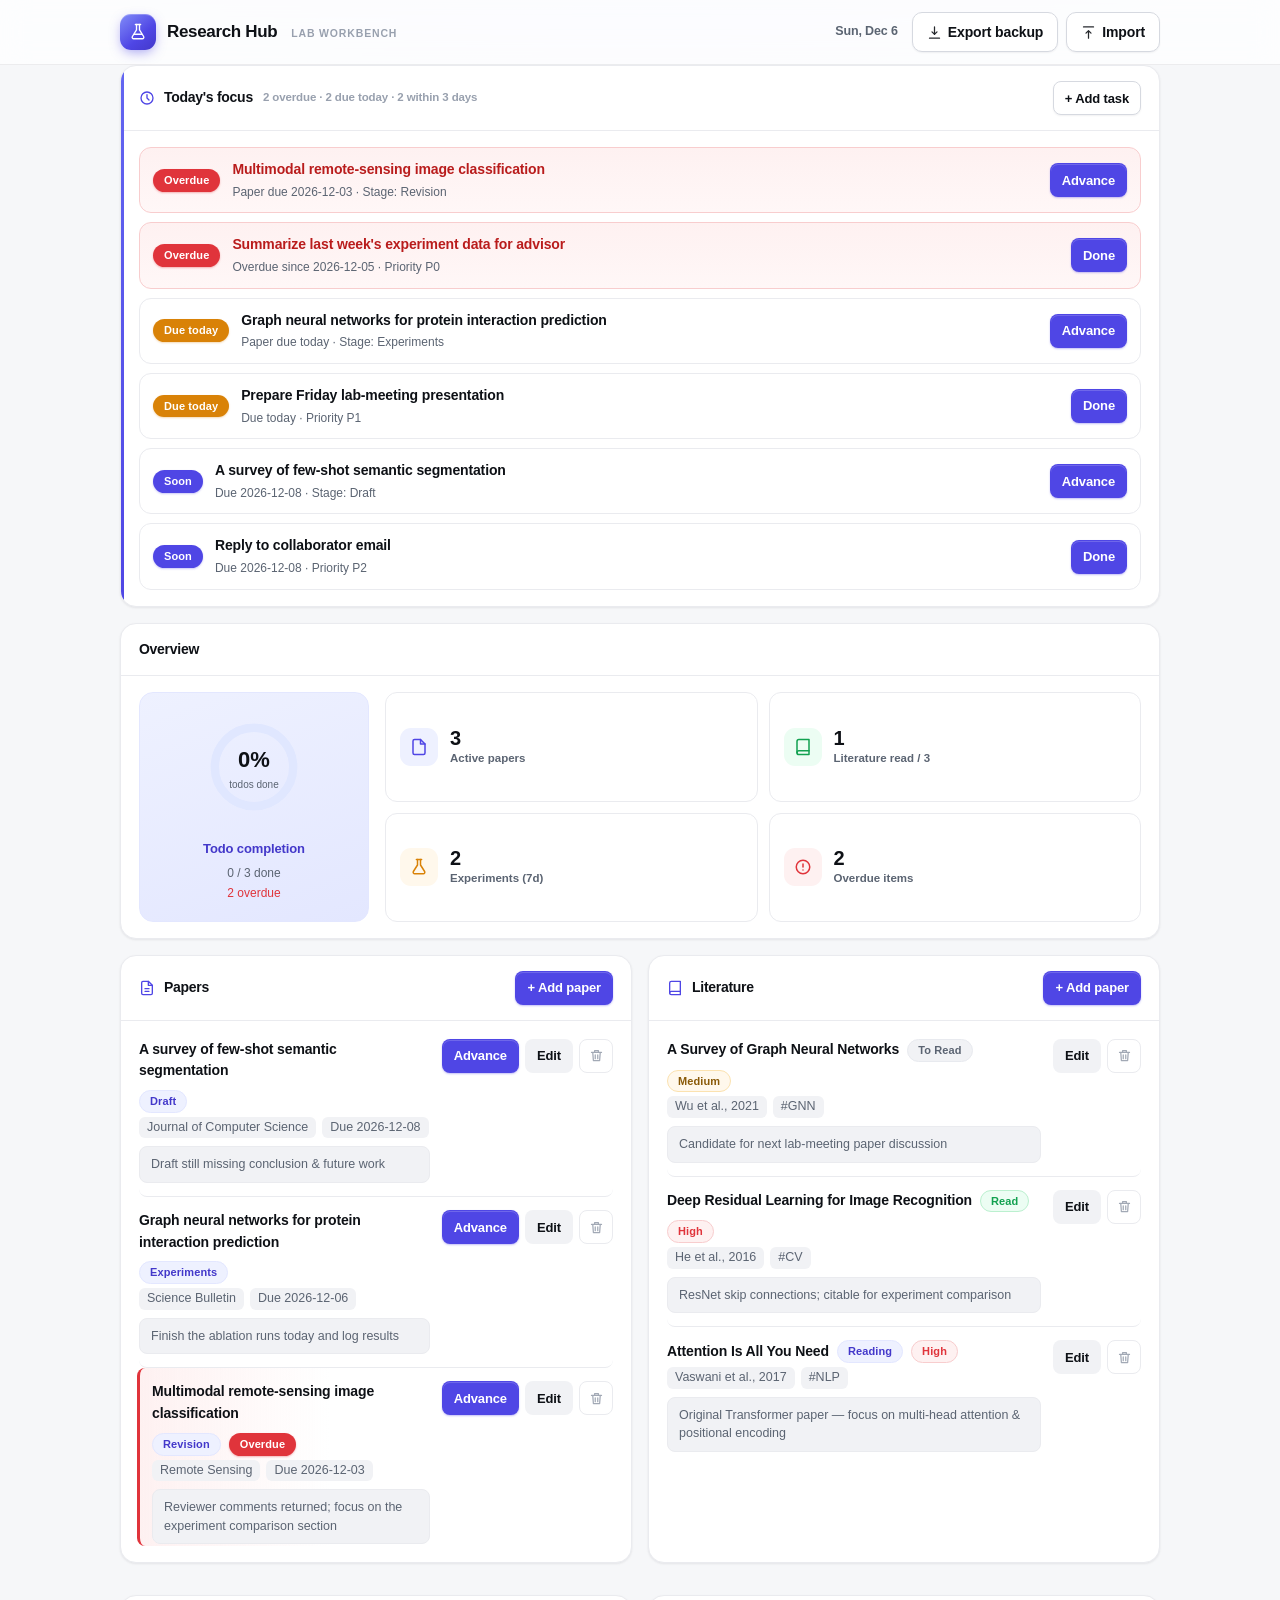
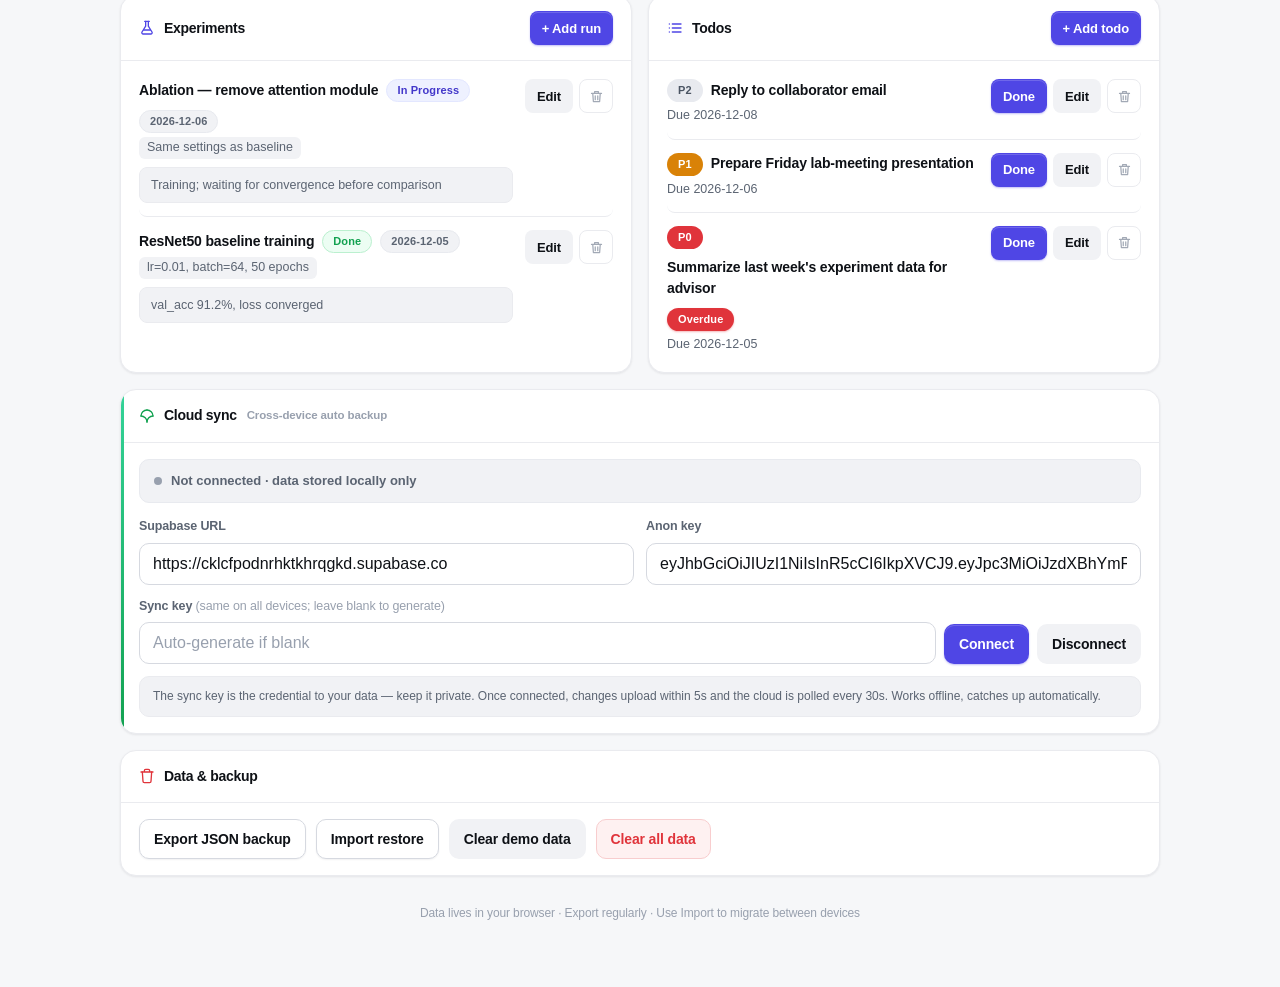
==== index.html @ c4b33254 "site: Economics Desk web deploy (static)" ====
<!DOCTYPE html>
<html lang="en">
<head>
<meta charset="UTF-8">
<meta name="viewport" content="width=device-width, initial-scale=1, viewport-fit=cover">
<meta name="theme-color" content="#4F46E5">
<title>Research Hub · Lab Workbench</title>
<style>
*{margin:0;padding:0;box-sizing:border-box;-webkit-tap-highlight-color:transparent}
:root{
  --bg:#F6F7F9;--bg-2:#EEF0F4;--surface:#FFFFFF;
  --border:#EAEBEF;--border-strong:#D6D9E0;--ring:#E4E6EC;
  --text:#0E1116;--muted:#5B6472;--faint:#98A0AE;
  --primary:#4F46E5;--primary-strong:#4338CA;--primary-2:#6366F1;--primary-bg:#EEF1FF;--primary-bg2:#E3E7FF;
  --green:#12A150;--green-bg:#ECFDF3;--green-bd:#BBF0CF;
  --red:#E0343B;--red-bg:#FEF1F1;--red-bd:#F8CDCE;
  --amber:#D98207;--amber-bg:#FFF8EC;--amber-bd:#FBE2B0;--amber-tx:#8A5A08;
  --gray-bg:#F1F2F5;--gray-bg2:#E8EAEF;
  --radius:16px;--radius-sm:10px;--radius-xs:8px;
  --shadow-sm:0 1px 2px rgba(16,20,30,.06);
  --shadow:0 1px 3px rgba(16,20,30,.05),0 1px 2px rgba(16,20,30,.03);
  --shadow-md:0 4px 16px -4px rgba(16,20,30,.10),0 2px 6px -2px rgba(16,20,30,.06);
  --shadow-lg:0 20px 48px -12px rgba(16,20,30,.24);
  --font:-apple-system,BlinkMacSystemFont,"Segoe UI",Roboto,"Helvetica Neue",Arial,sans-serif;
}
html{scroll-behavior:smooth;-webkit-text-size-adjust:100%}
body{font-family:var(--font);background:var(--bg);color:var(--text);font-size:14.5px;line-height:1.55;
  padding-bottom:calc(env(safe-area-inset-bottom) + 32px);
  -webkit-font-smoothing:antialiased;-moz-osx-font-smoothing:grayscale;
  background-image:radial-gradient(1100px 460px at 50% -220px,rgba(99,102,241,.10),transparent 70%)}
.wrap{max-width:1080px;margin:0 auto;padding:0 20px}

/* Header — sticky glass */
header{background:rgba(255,255,255,.72);backdrop-filter:saturate(180%) blur(14px);-webkit-backdrop-filter:saturate(180%) blur(14px);
  border-bottom:1px solid rgba(16,20,30,.07);position:sticky;top:0;z-index:20}
.hd{max-width:1080px;margin:0 auto;padding:12px 20px calc(12px + env(safe-area-inset-top,0));display:flex;align-items:center;gap:14px;flex-wrap:wrap}
.logo{display:flex;align-items:center;gap:11px;font-size:17px;font-weight:650;letter-spacing:-.02em;white-space:nowrap}
.logo .logo-badge{width:36px;height:36px;border-radius:11px;background:linear-gradient(140deg,#818CF8,#4F46E5 60%,#4338CA);color:#fff;display:flex;align-items:center;justify-content:center;flex:none;box-shadow:0 4px 12px -2px rgba(79,70,229,.5),inset 0 1px 0 rgba(255,255,255,.25)}
.logo .sub{font-size:10.5px;font-weight:600;color:var(--faint);letter-spacing:.08em;text-transform:uppercase;margin-left:3px;padding-top:2px}
.hd .date{color:var(--muted);font-size:12.5px;margin-left:auto;font-weight:550;letter-spacing:-.01em}
.hd-actions{display:flex;gap:8px;flex-wrap:wrap}

/* Buttons */
.btn{display:inline-flex;align-items:center;justify-content:center;gap:6px;border:1px solid transparent;border-radius:var(--radius-sm);
  cursor:pointer;font-family:var(--font);font-size:14px;font-weight:550;letter-spacing:-.01em;min-height:40px;padding:0 14px;
  transition:background .14s ease,border-color .14s ease,box-shadow .14s ease,transform .06s ease,color .14s ease;
  text-decoration:none;white-space:nowrap}
.btn:focus-visible{outline:none;box-shadow:0 0 0 3px rgba(79,70,229,.28)}
.btn:active{transform:translateY(1px)}
.btn svg{opacity:.9}
.btn-primary{background:var(--primary);color:#fff;box-shadow:0 1px 2px rgba(79,70,229,.35),inset 0 1px 0 rgba(255,255,255,.18)}
.btn-primary:hover{background:var(--primary-strong);box-shadow:0 4px 12px -2px rgba(79,70,229,.45)}
.btn-secondary{background:var(--surface);color:var(--text);border-color:var(--border-strong);box-shadow:var(--shadow-sm)}
.btn-secondary:hover{background:#FBFBFD;border-color:#C3C7D2}
.btn-ghost{background:var(--gray-bg);color:var(--text)}
.btn-ghost:hover{background:var(--gray-bg2)}
.btn-danger{background:var(--red-bg);color:var(--red);border-color:var(--red-bd)}
.btn-danger:hover{background:#FCE3E3}
.btn-sm{min-height:34px;padding:0 11px;font-size:13px;border-radius:var(--radius-xs)}
.btn-icon{min-width:34px;min-height:34px;padding:0 8px;background:var(--surface);border:1px solid var(--border);color:var(--faint);border-radius:var(--radius-xs)}
.btn-icon:hover{background:var(--gray-bg);color:var(--text);border-color:var(--border-strong)}
.btn-icon.del:hover{background:var(--red-bg);color:var(--red);border-color:var(--red-bd)}

main{padding-top:22px}

/* Cards */
.card{background:var(--surface);border:1px solid var(--border);border-radius:var(--radius);box-shadow:var(--shadow);margin-bottom:16px;overflow:hidden;transition:box-shadow .18s ease,border-color .18s ease}
.card:hover{box-shadow:var(--shadow-md)}
.card-head{display:flex;align-items:center;gap:10px;padding:15px 18px;border-bottom:1px solid var(--border)}
.card-head h2{font-size:14px;font-weight:650;letter-spacing:-.02em;display:flex;align-items:center;gap:9px;color:var(--text)}
.card-head h2 svg{flex:none}
.card-head .hint{color:var(--faint);font-size:11.5px;font-weight:550;letter-spacing:-.01em}
.card-head .sp{flex:1}
.card-body{padding:16px 18px}
.tip-bar{display:none;background:linear-gradient(180deg,var(--amber-bg),#FFFDF7);border:1px solid var(--amber-bd);border-radius:var(--radius-sm);padding:11px 14px;font-size:13px;margin-bottom:16px;align-items:center;gap:10px;color:var(--amber-tx);box-shadow:var(--shadow-sm)}
.tip-bar svg{flex:none;color:var(--amber)}
.tip-bar .sp{flex:1}

/* Today focus */
.focus-card{position:relative}
.focus-card::before{content:"";position:absolute;left:0;top:0;bottom:0;width:3px;background:linear-gradient(var(--primary-2),var(--primary));z-index:1}
.focus-item{display:flex;align-items:center;gap:12px;padding:11px 13px;border:1px solid var(--border);border-radius:12px;margin-bottom:9px;background:var(--surface);transition:border-color .14s ease,box-shadow .14s ease,transform .1s ease}
.focus-item:last-child{margin-bottom:0}
.focus-item:hover{border-color:var(--border-strong);box-shadow:var(--shadow-sm)}
.focus-item.overdue{border-color:var(--red-bd);background:linear-gradient(180deg,var(--red-bg),#FFF7F7)}
.focus-item .txt{flex:1;min-width:0}
.focus-item .txt .t{font-weight:600;font-size:14px;word-break:break-word;letter-spacing:-.01em}
.focus-item .txt .s{font-size:12px;color:var(--muted);margin-top:2px}
.focus-item.overdue .t{color:#B91C1C}

/* Tags / pills */
.tag{display:inline-flex;align-items:center;font-size:11px;font-weight:650;border-radius:999px;padding:3px 10px;white-space:nowrap;flex:none;letter-spacing:.01em;line-height:1.35;border:1px solid transparent}
.tag-od{background:var(--red);color:#fff;box-shadow:0 1px 2px rgba(224,52,59,.35)}
.tag-due{background:var(--amber);color:#fff;box-shadow:0 1px 2px rgba(217,130,7,.3)}
.tag-soon{background:var(--primary);color:#fff;box-shadow:0 1px 2px rgba(79,70,229,.3)}
.tag-p0{background:var(--red);color:#fff}.tag-p1{background:var(--amber);color:#fff}.tag-p2{background:var(--gray-bg2);color:#4B5563}
.tag-st{background:var(--primary-bg);color:var(--primary-strong);border-color:var(--primary-bg2)}
.tag-ok{background:var(--green-bg);color:var(--green);border-color:var(--green-bd)}
.tag-hi{background:var(--red-bg);color:var(--red);border-color:var(--red-bd)}
.tag-md{background:var(--amber-bg);color:var(--amber-tx);border-color:var(--amber-bd)}
.tag-lo{background:var(--gray-bg);color:var(--muted);border-color:var(--gray-bg2)}
.tag-ghost{background:var(--gray-bg);color:var(--muted);border-color:var(--gray-bg2)}

/* Overview */
.ov-grid{display:grid;grid-template-columns:230px 1fr;gap:16px}
.ov-ring{display:flex;align-items:center;gap:16px;background:linear-gradient(160deg,var(--primary-bg),var(--primary-bg2));border:1px solid var(--primary-bg2);border-radius:14px;padding:18px;flex-direction:column;justify-content:center}
.ov-ring .cap{font-size:13px;color:var(--primary-strong);font-weight:650;letter-spacing:-.01em}
.ov-cards{display:grid;grid-template-columns:repeat(2,1fr);gap:11px}
.ov-card{background:var(--surface);border:1px solid var(--border);border-radius:12px;padding:13px 14px;display:flex;align-items:center;gap:12px;transition:border-color .14s ease,box-shadow .14s ease,transform .1s ease}
.ov-card:hover{border-color:var(--border-strong);box-shadow:var(--shadow-sm);transform:translateY(-1px)}
.ov-card .ic{width:38px;height:38px;border-radius:11px;display:flex;align-items:center;justify-content:center;flex:none}
.ov-card .n{font-size:20px;font-weight:700;line-height:1.1;letter-spacing:-.03em}
.ov-card .l{font-size:11.5px;color:var(--muted);font-weight:550;margin-top:1px}

/* Grid */
.grid2{display:grid;grid-template-columns:1fr 1fr;gap:16px}

/* Items */
.item{display:flex;gap:12px;align-items:flex-start;padding:13px 0;border-bottom:1px solid var(--border);border-radius:8px;transition:background .12s ease}
.item:first-child{padding-top:2px}
.item:last-child{border-bottom:none;padding-bottom:2px}
.item .body{flex:1;min-width:0}
.item .row1{display:flex;align-items:center;gap:8px;flex-wrap:wrap}
.item .title{font-weight:600;font-size:14px;letter-spacing:-.01em;word-break:break-word}
.item .meta{font-size:12.5px;color:var(--muted);margin-top:4px;display:flex;gap:6px;flex-wrap:wrap}
.item .meta span{background:var(--gray-bg);border-radius:6px;padding:1px 8px}
.item .note{font-size:12.5px;color:var(--muted);background:var(--gray-bg);border:1px solid var(--border);border-radius:var(--radius-xs);padding:8px 11px;margin-top:8px;word-break:break-word;line-height:1.5}
.item .ops{display:flex;gap:6px;flex:none}
.item.done .title{text-decoration:line-through;color:var(--faint)}
.item.od{border-left:3px solid var(--red);padding-left:12px;margin-left:-2px;background:linear-gradient(90deg,var(--red-bg),transparent 40%)}
.empty{text-align:center;color:var(--faint);padding:34px 12px;font-size:13.5px;line-height:1.5}
.empty svg{display:block;margin:0 auto 12px;opacity:.5;color:var(--primary-2)}

/* Forms */
input,select,textarea{font-family:var(--font);font-size:16px;color:var(--text);background:var(--surface);border:1px solid var(--border-strong);border-radius:var(--radius-sm);padding:11px 13px;width:100%;outline:none;transition:border-color .14s ease,box-shadow .14s ease}
input::placeholder,textarea::placeholder{color:var(--faint)}
input:hover,select:hover,textarea:hover{border-color:#C3C7D2}
input:focus,select:focus,textarea:focus{border-color:var(--primary);box-shadow:0 0 0 3px rgba(79,70,229,.15)}
textarea{min-height:74px;resize:vertical;line-height:1.5}
.frm-grid{display:grid;grid-template-columns:1fr 1fr;gap:13px}
.fld{display:flex;flex-direction:column;gap:6px}
.fld.full{grid-column:1/-1}
.fld label{font-size:12.5px;color:var(--muted);font-weight:600;letter-spacing:-.01em}

/* Modal */
.mask{position:fixed;inset:0;background:rgba(16,20,30,.42);backdrop-filter:blur(3px);-webkit-backdrop-filter:blur(3px);display:none;align-items:flex-end;justify-content:center;z-index:100}
.mask.on{display:flex;animation:fade .18s ease}
@keyframes fade{from{opacity:0}to{opacity:1}}
.modal{background:var(--surface);width:100%;max-width:540px;border-radius:20px 20px 0 0;max-height:90vh;overflow:auto;padding:22px 20px calc(env(safe-area-inset-bottom) + 20px);box-shadow:var(--shadow-lg);animation:slideup .24s cubic-bezier(.22,1,.36,1)}
@keyframes slideup{from{transform:translateY(24px)}to{transform:translateY(0)}}
.modal h3{font-size:16.5px;font-weight:650;margin-bottom:16px;display:flex;align-items:center;gap:9px;letter-spacing:-.02em}
.modal-ft{display:flex;gap:10px;margin-top:18px}
.modal-ft .btn{flex:1;min-height:44px}
@media(min-width:640px){.mask{align-items:center;padding:20px}.modal{border-radius:20px;animation:pop .2s cubic-bezier(.22,1,.36,1)}@keyframes pop{from{transform:scale(.97);opacity:.6}to{transform:scale(1);opacity:1}}}

/* Toast */
#toast{position:fixed;left:50%;bottom:calc(env(safe-area-inset-bottom) + 30px);transform:translateX(-50%) translateY(20px);
  background:#151A22;color:#fff;padding:11px 20px;border-radius:12px;font-size:13.5px;font-weight:500;opacity:0;pointer-events:none;
  transition:opacity .25s ease,transform .25s ease;z-index:200;white-space:nowrap;box-shadow:0 10px 30px -6px rgba(16,20,30,.4),inset 0 1px 0 rgba(255,255,255,.08)}
#toast.on{opacity:1;transform:translateX(-50%) translateY(0)}
footer{text-align:center;color:var(--faint);font-size:12px;padding:12px 16px 32px;letter-spacing:-.01em}

/* Sync */
.sync-card{position:relative}
.sync-card::before{content:"";position:absolute;left:0;top:0;bottom:0;width:3px;background:linear-gradient(#34D399,var(--green));z-index:1}
.sync-status{display:flex;align-items:center;gap:9px;font-size:13px;padding:11px 14px;border-radius:var(--radius-sm);margin-bottom:14px;flex-wrap:wrap;font-weight:550;border:1px solid transparent}
.sync-status .dot{width:8px;height:8px;border-radius:50%;flex:none;position:relative}
.sync-off{background:var(--gray-bg);color:var(--muted);border-color:var(--gray-bg2)}
.sync-off .dot{background:var(--faint)}
.sync-on{background:var(--green-bg);color:var(--green);border-color:var(--green-bd)}
.sync-on .dot{background:var(--green);box-shadow:0 0 0 3px rgba(18,161,80,.18)}
.sync-err{background:var(--red-bg);color:var(--red);border-color:var(--red-bd)}
.sync-err .dot{background:var(--red);box-shadow:0 0 0 3px rgba(224,52,59,.18)}
.sync-form{display:grid;grid-template-columns:1fr 1fr;gap:12px}
.sync-key-box{display:flex;gap:8px;align-items:flex-end}
.sync-key-box input{flex:1;min-width:0}
.sync-note{font-size:12px;color:var(--muted);margin-top:12px;background:var(--gray-bg);border:1px solid var(--border);border-radius:var(--radius-sm);padding:10px 13px;line-height:1.55}

@media(max-width:767px){
  .wrap{padding:0 16px}
  .grid2{grid-template-columns:1fr}
  .ov-grid{grid-template-columns:1fr}
  .ov-cards{grid-template-columns:repeat(2,1fr)}
  .frm-grid{grid-template-columns:1fr}
  .sync-form{grid-template-columns:1fr}
  .hd .date{display:none}
  .card-body{padding:14px 15px}
  .card-head{padding:14px 15px}
  .btn{padding:0 12px}
}
@media(max-width:380px){.ov-cards{grid-template-columns:1fr}.sync-key-box{flex-wrap:wrap}.sync-key-box input{width:100%}}
</style>
</head>
<body>

<header>
  <div class="hd">
    <div class="logo">
      <span class="logo-badge"><svg viewBox="0 0 24 24" width="18" height="18" fill="none" stroke="#fff" stroke-width="1.8" stroke-linecap="round" stroke-linejoin="round"><path d="M10 2v7.3L4.5 18a2 2 0 002 3h11a2 2 0 002-3L14 9.3V2"/><path d="M8.5 2h7"/><path d="M7 15h10"/></svg></span>
      <span>Research Hub</span>
      <span class="sub">Lab Workbench</span>
    </div>
    <span class="date" id="todayLabel"></span>
    <div class="hd-actions">
      <button class="btn btn-secondary" onclick="exportJSON()"><svg viewBox="0 0 24 24" width="15" height="15" fill="none" stroke="currentColor" stroke-width="2" stroke-linecap="round" stroke-linejoin="round"><path d="M12 3v12m0 0l-4-4m4 4l4-4"/><path d="M4 21h16"/></svg>Export backup</button>
      <button class="btn btn-secondary" onclick="document.getElementById('importFile').click()"><svg viewBox="0 0 24 24" width="15" height="15" fill="none" stroke="currentColor" stroke-width="2" stroke-linecap="round" stroke-linejoin="round"><path d="M12 21V9m0 0l-4 4m4-4l4 4"/><path d="M4 3h16"/></svg>Import</button>
    </div>
  </div>
</header>

<main class="wrap">
  <div class="tip-bar" id="backupTip">
    <svg viewBox="0 0 24 24" width="16" height="16" fill="none" stroke="currentColor" stroke-width="2" stroke-linecap="round" stroke-linejoin="round"><path d="M10.3 3.9L1.8 18a2 2 0 001.7 3h17a2 2 0 001.7-3L13.7 3.9a2 2 0 00-3.4 0z"/><path d="M12 9v4m0 4h.01"/></svg>
    <span id="backupTipText"></span>
    <span class="sp"></span>
    <button class="btn btn-sm" style="background:#fff;color:#92400E;border:1px solid var(--amber-bd)" onclick="exportJSON()">Back up now</button>
  </div>

  <section class="card focus-card">
    <div class="card-head">
      <h2><svg viewBox="0 0 24 24" width="16" height="16" fill="none" stroke="var(--primary)" stroke-width="2" stroke-linecap="round" stroke-linejoin="round"><circle cx="12" cy="12" r="9"/><path d="M12 7v5l3 3"/></svg>Today's focus</h2>
      <span class="hint" id="todayHint"></span>
      <span class="sp"></span>
      <button class="btn btn-sm btn-secondary" onclick="openForm('todos')">+ Add task</button>
    </div>
    <div class="card-body" id="todayList"></div>
  </section>

  <section class="card">
    <div class="card-head"><h2>Overview</h2><span class="sp"></span></div>
    <div class="card-body">
      <div class="ov-grid">
        <div class="ov-ring" id="ringWrap"></div>
        <div class="ov-cards">
          <div class="ov-card"><span class="ic" style="background:var(--primary-bg);color:var(--primary)"><svg viewBox="0 0 24 24" width="18" height="18" fill="none" stroke="currentColor" stroke-width="2" stroke-linecap="round" stroke-linejoin="round"><path d="M14 2H6a2 2 0 00-2 2v16a2 2 0 002 2h12a2 2 0 002-2V8z"/><path d="M14 2v6h6"/></svg></span><div><div class="n" id="ovPapers">0</div><div class="l">Active papers</div></div></div>
          <div class="ov-card"><span class="ic" style="background:var(--green-bg);color:var(--green)"><svg viewBox="0 0 24 24" width="18" height="18" fill="none" stroke="currentColor" stroke-width="2" stroke-linecap="round" stroke-linejoin="round"><path d="M4 19.5A2.5 2.5 0 016.5 17H20"/><path d="M6.5 2H20v20H6.5A2.5 2.5 0 014 19.5v-15A2.5 2.5 0 016.5 2z"/></svg></span><div><div class="n" id="ovRead">0</div><div class="l">Literature read / <span id="ovLitTotal">0</span></div></div></div>
          <div class="ov-card"><span class="ic" style="background:var(--amber-bg);color:var(--amber)"><svg viewBox="0 0 24 24" width="18" height="18" fill="none" stroke="currentColor" stroke-width="2" stroke-linecap="round" stroke-linejoin="round"><path d="M10 2v7.3L4.5 18a2 2 0 002 3h11a2 2 0 002-3L14 9.3V2"/><path d="M8.5 2h7"/></svg></span><div><div class="n" id="ovExp">0</div><div class="l">Experiments (7d)</div></div></div>
          <div class="ov-card"><span class="ic" style="background:var(--red-bg);color:var(--red)"><svg viewBox="0 0 24 24" width="18" height="18" fill="none" stroke="currentColor" stroke-width="2" stroke-linecap="round" stroke-linejoin="round"><circle cx="12" cy="12" r="9"/><path d="M12 8v4m0 4h.01"/></svg></span><div><div class="n" id="ovOverdue">0</div><div class="l">Overdue items</div></div></div>
        </div>
      </div>
    </div>
  </section>

  <div class="grid2">
    <section class="card">
      <div class="card-head">
        <h2><svg viewBox="0 0 24 24" width="16" height="16" fill="none" stroke="var(--primary)" stroke-width="2" stroke-linecap="round" stroke-linejoin="round"><path d="M14 2H6a2 2 0 00-2 2v16a2 2 0 002 2h12a2 2 0 002-2V8z"/><path d="M14 2v6h6"/><path d="M9 13h6M9 17h6"/></svg>Papers</h2>
        <span class="sp"></span>
        <button class="btn btn-sm btn-primary" onclick="openForm('papers')">+ Add paper</button>
      </div>
      <div class="card-body" id="papersList"></div>
    </section>

    <section class="card">
      <div class="card-head">
        <h2><svg viewBox="0 0 24 24" width="16" height="16" fill="none" stroke="var(--primary)" stroke-width="2" stroke-linecap="round" stroke-linejoin="round"><path d="M4 19.5A2.5 2.5 0 016.5 17H20"/><path d="M6.5 2H20v20H6.5A2.5 2.5 0 014 19.5v-15A2.5 2.5 0 016.5 2z"/></svg>Literature</h2>
        <span class="sp"></span>
        <button class="btn btn-sm btn-primary" onclick="openForm('literature')">+ Add paper</button>
      </div>
      <div class="card-body" id="litList"></div>
    </section>

    <section class="card">
      <div class="card-head">
        <h2><svg viewBox="0 0 24 24" width="16" height="16" fill="none" stroke="var(--primary)" stroke-width="2" stroke-linecap="round" stroke-linejoin="round"><path d="M10 2v7.3L4.5 18a2 2 0 002 3h11a2 2 0 002-3L14 9.3V2"/><path d="M8.5 2h7"/><path d="M7 15h10"/></svg>Experiments</h2>
        <span class="sp"></span>
        <button class="btn btn-sm btn-primary" onclick="openForm('experiments')">+ Add run</button>
      </div>
      <div class="card-body" id="expList"></div>
    </section>

    <section class="card">
      <div class="card-head">
        <h2><svg viewBox="0 0 24 24" width="16" height="16" fill="none" stroke="var(--primary)" stroke-width="2" stroke-linecap="round" stroke-linejoin="round"><path d="M8 6h13M8 12h13M8 18h13"/><path d="M3.5 6h.01M3.5 12h.01M3.5 18h.01"/></svg>Todos</h2>
        <span class="sp"></span>
        <button class="btn btn-sm btn-primary" onclick="openForm('todos')">+ Add todo</button>
      </div>
      <div class="card-body" id="todoList"></div>
    </section>
  </div>

  <section class="card sync-card">
    <div class="card-head">
      <h2><svg viewBox="0 0 24 24" width="16" height="16" fill="none" stroke="var(--green)" stroke-width="2" stroke-linecap="round" stroke-linejoin="round"><path d="M12 3a9 9 0 019 9"/><path d="M3 12a9 9 0 019-9"/><path d="M12 21a9 9 0 019-9"/><path d="M3 12a9 9 0 019 9"/></svg>Cloud sync</h2>
      <span class="hint">Cross-device auto backup</span>
      <span class="sp"></span>
    </div>
    <div class="card-body">
      <div class="sync-status sync-off" id="syncStatus"><span class="dot"></span><span id="syncStatusText">Not connected · data stored locally only</span></div>
      <div class="sync-form" id="syncForm">
        <div class="fld"><label>Supabase URL</label><input id="suUrl" value="https://cklcfpodnrhktkhrqgkd.supabase.co" autocomplete="off"></div>
        <div class="fld"><label>Anon key</label><input id="suKey" value="eyJhbGciOiJIUzI1NiIsInR5cCI6IkpXVCJ9.eyJpc3MiOiJzdXBhYmFzZSIsInJlZiI6ImNrbGNmcG9kbnJoa3RraHJxZ2tkIiwicm9sZSI6ImFub24iLCJpYXQiOjE3ODU5MzQxNTEsImV4cCI6MjEwMTUxMDE1MX0.UHzUK1b6jxnovS1Gqoj8GNdRjGu1yXAoSKX5U1kRuXs" autocomplete="off"></div>
        <div class="fld full"><label>Sync key <span style="font-weight:400;color:var(--faint)">(same on all devices; leave blank to generate)</span></label><div class="sync-key-box"><input id="suSyncKey" placeholder="Auto-generate if blank" autocomplete="off"><button class="btn btn-primary" onclick="connectSync()">Connect</button><button class="btn btn-ghost" onclick="disconnectSync()">Disconnect</button></div></div>
      </div>
      <div class="sync-note">The sync key is the credential to your data — keep it private. Once connected, changes upload within 5s and the cloud is polled every 30s. Works offline, catches up automatically.</div>
    </div>
  </section>

  <section class="card">
    <div class="card-head">
      <h2><svg viewBox="0 0 24 24" width="16" height="16" fill="none" stroke="var(--red)" stroke-width="2" stroke-linecap="round" stroke-linejoin="round"><path d="M3 6h18M8 6V4a2 2 0 012-2h4a2 2 0 012 2v2"/><path d="M19 6l-1 14a2 2 0 01-2 2H8a2 2 0 01-2-2L5 6"/></svg>Data &amp; backup</h2>
    </div>
    <div class="card-body" style="display:flex;gap:10px;flex-wrap:wrap">
      <button class="btn btn-secondary" onclick="exportJSON()">Export JSON backup</button>
      <button class="btn btn-secondary" onclick="document.getElementById('importFile').click()">Import restore</button>
      <button class="btn btn-ghost" onclick="clearDemo()">Clear demo data</button>
      <button class="btn btn-danger" onclick="clearAll()">Clear all data</button>
    </div>
  </section>
</main>

<footer>Data lives in your browser · Export regularly · Use Import to migrate between devices</footer>

<input type="file" id="importFile" accept="application/json" style="display:none" onchange="handleImport(event)">

<div class="mask" id="mask" onclick="if(event.target===this)closeForm()">
  <div class="modal">
    <h3 id="modalTitle"></h3>
    <div class="frm-grid" id="modalForm"></div>
    <div class="modal-ft">
      <button class="btn btn-ghost" onclick="closeForm()">Cancel</button>
      <button class="btn btn-primary" onclick="submitForm()">Save</button>
    </div>
  </div>
</div>

<div id="toast"></div>

<script>
(function(){
'use strict';
var KEY='wb_research_';
var STAGES=['Idea','Literature Review','Experiments','Draft','Revision','Submitted','Published'];
var LIT_STATUS=['To Read','Reading','Read'];
var IMP=['High','Medium','Low'];
var EXP_STATUS=['In Progress','Done'];
var PRI=['P0','P1','P2'];
var db={papers:[],literature:[],experiments:[],todos:[]};
var editId=null,editType=null;

/* legacy Chinese values -> English (one-time migration on load) */
var LEGACY_STAGE={'选题':'Idea','文献综述':'Literature Review','实验':'Experiments','初稿':'Draft','修改':'Revision','已投稿':'Submitted','已录用':'Published'};
var LEGACY_LIT={'待读':'To Read','精读中':'Reading','已读':'Read'};
var LEGACY_IMP={'高':'High','中':'Medium','低':'Low'};
var LEGACY_EXP={'进行中':'In Progress','已完成':'Done'};
function migrate(){
  var changed=false;
  db.papers.forEach(function(p){if(p.stage&&LEGACY_STAGE[p.stage]){p.stage=LEGACY_STAGE[p.stage];changed=true}});
  db.literature.forEach(function(x){
    if(x.status&&LEGACY_LIT[x.status]){x.status=LEGACY_LIT[x.status];changed=true}
    if(x.importance&&LEGACY_IMP[x.importance]){x.importance=LEGACY_IMP[x.importance];changed=true}
  });
  db.experiments.forEach(function(e){if(e.status&&LEGACY_EXP[e.status]){e.status=LEGACY_EXP[e.status];changed=true}});
  if(changed)save();
}

var FIELDS={
  papers:[
    {k:'title',label:'Paper title *',type:'text',ph:'e.g. Graph-based protein interaction prediction'},
    {k:'stage',label:'Current stage',type:'select',opts:STAGES},
    {k:'journal',label:'Target journal',type:'text',ph:'e.g. Nature Communications'},
    {k:'deadline',label:'Due date',type:'date'},
    {k:'note',label:'Notes',type:'textarea',ph:'Progress / open questions…'}
  ],
  literature:[
    {k:'title',label:'Title *',type:'text',ph:'e.g. Attention Is All You Need'},
    {k:'author',label:'Authors / Year',type:'text',ph:'e.g. Vaswani et al., 2017'},
    {k:'tag',label:'Topic tag',type:'text',ph:'e.g. NLP / CV / GNN'},
    {k:'status',label:'Reading status',type:'select',opts:LIT_STATUS},
    {k:'importance',label:'Importance',type:'select',opts:IMP},
    {k:'note',label:'Notes',type:'textarea',ph:'Key ideas / citable findings…'}
  ],
  experiments:[
    {k:'name',label:'Experiment name *',type:'text',ph:'e.g. ResNet50 baseline'},
    {k:'date',label:'Date',type:'date'},
    {k:'condition',label:'Conditions / params',type:'text',ph:'e.g. lr=0.01, batch=64'},
    {k:'result',label:'Result summary',type:'textarea',ph:'Key metrics / conclusions…'},
    {k:'status',label:'Status',type:'select',opts:EXP_STATUS}
  ],
  todos:[
    {k:'text',label:'Task *',type:'text',ph:'e.g. Prepare lab-meeting slides'},
    {k:'priority',label:'Priority',type:'select',opts:PRI},
    {k:'deadline',label:'Due date',type:'date'}
  ]
};

function uid(){return Date.now().toString(36)+Math.random().toString(36).slice(2,8)}
function fmt(d){return d.getFullYear()+'-'+String(d.getMonth()+1).padStart(2,'0')+'-'+String(d.getDate()).padStart(2,'0')}
function todayStr(){return fmt(new Date())}
function addDays(s,n){var d=new Date(s+'T00:00:00');d.setDate(d.getDate()+n);return fmt(d)}
function esc(s){return String(s==null?'':s).replace(/&/g,'&amp;').replace(/</g,'&lt;').replace(/>/g,'&gt;').replace(/"/g,'&quot;')}
function load(){try{var s=localStorage.getItem(KEY+'db');if(s){db=JSON.parse(s);db.papers=db.papers||[];db.literature=db.literature||[];db.experiments=db.experiments||[];db.todos=db.todos||[]}}catch(e){}}
function save(){try{localStorage.setItem(KEY+'db',JSON.stringify(db));localStorage.setItem(KEY+'meta',new Date().toISOString());if(sync.on)syncPush()}catch(e){toast('Storage failed: quota exceeded')}}
function total(){return db.papers.length+db.literature.length+db.experiments.length+db.todos.length}

function seed(){
  var t=todayStr();
  db.papers=[
    {id:uid(),title:'Multimodal remote-sensing image classification',stage:'Revision',journal:'Remote Sensing',deadline:addDays(t,-3),note:'Reviewer comments returned; focus on the experiment comparison section',demo:true},
    {id:uid(),title:'Graph neural networks for protein interaction prediction',stage:'Experiments',journal:'Science Bulletin',deadline:t,note:'Finish the ablation runs today and log results',demo:true},
    {id:uid(),title:'A survey of few-shot semantic segmentation',stage:'Draft',journal:'Journal of Computer Science',deadline:addDays(t,2),note:'Draft still missing conclusion & future work',demo:true}
  ];
  db.literature=[
    {id:uid(),title:'Attention Is All You Need',author:'Vaswani et al., 2017',tag:'NLP',status:'Reading',importance:'High',note:'Original Transformer paper — focus on multi-head attention & positional encoding',demo:true},
    {id:uid(),title:'Deep Residual Learning for Image Recognition',author:'He et al., 2016',tag:'CV',status:'Read',importance:'High',note:'ResNet skip connections; citable for experiment comparison',demo:true},
    {id:uid(),title:'A Survey of Graph Neural Networks',author:'Wu et al., 2021',tag:'GNN',status:'To Read',importance:'Medium',note:'Candidate for next lab-meeting paper discussion',demo:true}
  ];
  db.experiments=[
    {id:uid(),name:'ResNet50 baseline training',date:addDays(t,-1),condition:'lr=0.01, batch=64, 50 epochs',result:'val_acc 91.2%, loss converged',status:'Done',demo:true},
    {id:uid(),name:'Ablation — remove attention module',date:t,condition:'Same settings as baseline',result:'Training; waiting for convergence before comparison',status:'In Progress',demo:true}
  ];
  db.todos=[
    {id:uid(),text:'Summarize last week\'s experiment data for advisor',priority:'P0',deadline:addDays(t,-1),done:false,demo:true},
    {id:uid(),text:'Prepare Friday lab-meeting presentation',priority:'P1',deadline:t,done:false,demo:true},
    {id:uid(),text:'Reply to collaborator email',priority:'P2',deadline:addDays(t,2),done:false,demo:true}
  ];
  save();
}

function toast(msg){var el=document.getElementById('toast');el.textContent=msg;el.classList.add('on');clearTimeout(toast._t);toast._t=setTimeout(function(){el.classList.remove('on')},2200)}
function todayLabel(){var w=['Sun','Mon','Tue','Wed','Thu','Fri','Sat'];var d=new Date();document.getElementById('todayLabel').textContent=w[d.getDay()]+', '+d.toLocaleDateString('en-US',{month:'short',day:'numeric'})}

function collectToday(){
  var t=todayStr(),items=[];
  db.papers.forEach(function(p){
    if(p.stage==='Published'||!p.deadline)return;
    if(p.deadline<t)items.push({kind:'overdue',type:'paper',id:p.id,title:p.title,sub:'Paper due '+p.deadline,extra:'Stage: '+p.stage});
    else if(p.deadline===t)items.push({kind:'due',type:'paper',id:p.id,title:p.title,sub:'Paper due today',extra:'Stage: '+p.stage});
    else if(p.deadline<=addDays(t,3))items.push({kind:'soon',type:'paper',id:p.id,title:p.title,sub:'Due '+p.deadline,extra:'Stage: '+p.stage});
  });
  db.todos.forEach(function(x){
    if(x.done||!x.deadline)return;
    if(x.deadline<t)items.push({kind:'overdue',type:'todo',id:x.id,title:x.text,sub:'Overdue since '+x.deadline,extra:'Priority '+x.priority});
    else if(x.deadline===t)items.push({kind:'due',type:'todo',id:x.id,title:x.text,sub:'Due today',extra:'Priority '+x.priority});
    else if(x.deadline<=addDays(t,3))items.push({kind:'soon',type:'todo',id:x.id,title:x.text,sub:'Due '+x.deadline,extra:'Priority '+x.priority});
  });
  items.sort(function(a,b){var o={overdue:0,due:1,soon:2};return o[a.kind]-o[b.kind]});
  return items;
}

function renderToday(){
  var items=collectToday(),el=document.getElementById('todayList');
  var od=items.filter(function(i){return i.kind==='overdue'}).length;
  var du=items.filter(function(i){return i.kind==='due'}).length;
  var so=items.filter(function(i){return i.kind==='soon'}).length;
  document.getElementById('todayHint').textContent=od+' overdue · '+du+' due today · '+so+' within 3 days';
  if(!items.length){el.innerHTML='<div class="empty"><svg viewBox="0 0 64 64" width="46" height="46" fill="none" stroke="currentColor" stroke-width="2.2" stroke-linecap="round" stroke-linejoin="round"><path d="M32 6l22 11v14c0 12-9 22-22 27C19 53 10 43 10 31V17z"/><path d="M21 32l8 8 15-16"/></svg>All caught up — nothing overdue or due soon</div>';return}
  el.innerHTML=items.map(function(i){
    var k=i.kind,label=k==='overdue'?'Overdue':(k==='due'?'Due today':'Soon');
    var btn=i.type==='todo'?'<button class="btn btn-sm btn-primary" onclick="completeTodo(\''+i.id+'\')">Done</button>'
      :'<button class="btn btn-sm btn-primary" onclick="advancePaper(\''+i.id+'\')">Advance</button>';
    return '<div class="focus-item '+(k==='overdue'?'overdue':'')+'">'
      +'<span class="tag '+(k==='overdue'?'tag-od':k==='due'?'tag-due':'tag-soon')+'">'+label+'</span>'
      +'<div class="txt"><div class="t">'+esc(i.title)+'</div><div class="s">'+esc(i.sub)+' · '+esc(i.extra)+'</div></div>'
      +btn+'</div>';
  }).join('');
}

function renderOverview(){
  var t=todayStr();
  var active=db.papers.filter(function(p){return p.stage!=='Published'}).length;
  var litT=db.literature.length,read=db.literature.filter(function(x){return x.status==='Read'}).length;
  var week=addDays(t,-7);
  var expW=db.experiments.filter(function(e){return e.date>=week&&e.date<=t}).length;
  var od=collectToday().filter(function(i){return i.kind==='overdue'}).length;
  document.getElementById('ovPapers').textContent=active;
  document.getElementById('ovRead').textContent=read;
  document.getElementById('ovLitTotal').textContent=litT;
  document.getElementById('ovExp').textContent=expW;
  document.getElementById('ovOverdue').textContent=od;
  var dTotal=db.todos.length,ddone=db.todos.filter(function(x){return x.done}).length;
  var pct=dTotal?Math.round(ddone/dTotal*100):0;
  var C=2*Math.PI*42,off=C*(1-pct/100),color=pct===100?'#16A34A':'#4F46E5';
  document.getElementById('ringWrap').innerHTML=
    '<div style="position:relative;width:112px;height:112px;flex:none">'
    +'<svg viewBox="0 0 120 120" width="112" height="112"><circle cx="60" cy="60" r="42" fill="none" stroke="#E0E7FF" stroke-width="9"/><circle cx="60" cy="60" r="42" fill="none" stroke="'+color+'" stroke-width="9" stroke-linecap="round" stroke-dasharray="'+C+'" stroke-dashoffset="'+off+'" transform="rotate(-90 60 60)"/></svg>'
    +'<div style="position:absolute;inset:0;display:flex;flex-direction:column;align-items:center;justify-content:center"><span style="font-size:22px;font-weight:700;color:var(--text)">'+pct+'%</span><span style="font-size:10px;color:var(--muted);font-weight:500">todos done</span></div></div>'
    +'<div style="text-align:center"><div class="cap">Todo completion</div><div style="font-size:12px;color:var(--muted);margin-top:4px">'+ddone+' / '+dTotal+' done</div><div style="font-size:12px;color:var(--red);margin-top:2px">'+od+' overdue</div></div>';
}

function renderPapers(){
  var el=document.getElementById('papersList'),list=db.papers.slice().reverse();
  if(!list.length){el.innerHTML='<div class="empty"><svg viewBox="0 0 64 64" width="46" height="46" fill="none" stroke="currentColor" stroke-width="2.2" stroke-linecap="round" stroke-linejoin="round"><path d="M14 2v20M14 22H4v30a6 6 0 006 6h20a6 6 0 006-6V22H26"/><path d="M14 22H4M14 2L26 22"/><path d="M10 30h12M10 38h12"/></svg>No papers yet — add your first one</div>';return}
  el.innerHTML=list.map(function(p){
    var od=p.deadline&&p.deadline<todayStr()&&p.stage!=='Published';
    return '<div class="item'+(od?' od':'')+'">'
    +'<div class="body"><div class="row1"><span class="title">'+esc(p.title)+'</span><span class="tag tag-st">'+esc(p.stage)+'</span>'+(od?'<span class="tag tag-od">Overdue</span>':'')+'</div>'
    +'<div class="meta">'+(p.journal?'<span>'+esc(p.journal)+'</span>':'')+(p.deadline?'<span>Due '+esc(p.deadline)+'</span>':'')+'</div>'
    +(p.note?'<div class="note">'+esc(p.note)+'</div>':'')
    +'</div><div class="ops">'
    +(p.stage!=='Published'?'<button class="btn btn-sm btn-primary" onclick="advancePaper(\''+p.id+'\')">Advance</button>':'')
    +'<button class="btn btn-sm btn-ghost" onclick="openForm(\'papers\',\''+p.id+'\')">Edit</button>'
    +'<button class="btn btn-icon del" onclick="delItem(\'papers\',\''+p.id+'\')" title="Delete"><svg viewBox="0 0 24 24" width="15" height="15" fill="none" stroke="currentColor" stroke-width="2" stroke-linecap="round" stroke-linejoin="round"><path d="M4 7h16M10 11v6M14 11v6M6 7l1 13h10l1-13M9 7V4h6v3"/></svg></button>'
    +'</div></div>';
  }).join('');
}

function renderLit(){
  var el=document.getElementById('litList'),list=db.literature.slice().reverse();
  if(!list.length){el.innerHTML='<div class="empty"><svg viewBox="0 0 64 64" width="46" height="46" fill="none" stroke="currentColor" stroke-width="2.2" stroke-linecap="round" stroke-linejoin="round"><path d="M8 8h24a8 8 0 018 8v40a8 8 0 00-8-8H8z"/><path d="M56 8H32a8 8 0 00-8 8v40"/></svg>Library is empty — add a paper to start your reading list</div>';return}
  el.innerHTML=list.map(function(x){
    return '<div class="item"><div class="body"><div class="row1"><span class="title">'+esc(x.title)+'</span>'
    +'<span class="tag '+(x.status==='Read'?'tag-ok':x.status==='Reading'?'tag-st':'tag-ghost')+'">'+esc(x.status)+'</span>'
    +'<span class="tag '+(x.importance==='High'?'tag-hi':x.importance==='Medium'?'tag-md':'tag-lo')+'">'+esc(x.importance)+'</span>'
    +'</div><div class="meta">'+(x.author?'<span>'+esc(x.author)+'</span>':'')+(x.tag?'<span>#'+esc(x.tag)+'</span>':'')+'</div>'
    +(x.note?'<div class="note">'+esc(x.note)+'</div>':'')
    +'</div><div class="ops">'
    +'<button class="btn btn-sm btn-ghost" onclick="openForm(\'literature\',\''+x.id+'\')">Edit</button>'
    +'<button class="btn btn-icon del" onclick="delItem(\'literature\',\''+x.id+'\')" title="Delete"><svg viewBox="0 0 24 24" width="15" height="15" fill="none" stroke="currentColor" stroke-width="2" stroke-linecap="round" stroke-linejoin="round"><path d="M4 7h16M10 11v6M14 11v6M6 7l1 13h10l1-13M9 7V4h6v3"/></svg></button>'
    +'</div></div>';
  }).join('');
}

function renderExp(){
  var el=document.getElementById('expList'),list=db.experiments.slice().reverse();
  if(!list.length){el.innerHTML='<div class="empty"><svg viewBox="0 0 64 64" width="46" height="46" fill="none" stroke="currentColor" stroke-width="2.2" stroke-linecap="round" stroke-linejoin="round"><path d="M22 4h20M26 4v14L12 44a6 6 0 006 8h28a6 6 0 006-8L38 18V4"/><path d="M16 42h32"/></svg>No experiments logged yet</div>';return}
  el.innerHTML=list.map(function(e){
    return '<div class="item"><div class="body"><div class="row1"><span class="title">'+esc(e.name)+'</span>'
    +'<span class="tag '+(e.status==='Done'?'tag-ok':'tag-st')+'">'+esc(e.status)+'</span>'
    +(e.date?'<span class="tag tag-ghost">'+esc(e.date)+'</span>':'')
    +'</div>'
    +(e.condition?'<div class="meta"><span>'+esc(e.condition)+'</span></div>':'')
    +(e.result?'<div class="note">'+esc(e.result)+'</div>':'')
    +'</div><div class="ops">'
    +'<button class="btn btn-sm btn-ghost" onclick="openForm(\'experiments\',\''+e.id+'\')">Edit</button>'
    +'<button class="btn btn-icon del" onclick="delItem(\'experiments\',\''+e.id+'\')" title="Delete"><svg viewBox="0 0 24 24" width="15" height="15" fill="none" stroke="currentColor" stroke-width="2" stroke-linecap="round" stroke-linejoin="round"><path d="M4 7h16M10 11v6M14 11v6M6 7l1 13h10l1-13M9 7V4h6v3"/></svg></button>'
    +'</div></div>';
  }).join('');
}

function renderTodos(){
  var el=document.getElementById('todoList'),list=db.todos.slice().reverse();
  if(!list.length){el.innerHTML='<div class="empty"><svg viewBox="0 0 64 64" width="46" height="46" fill="none" stroke="currentColor" stroke-width="2.2" stroke-linecap="round" stroke-linejoin="round"><circle cx="32" cy="32" r="26"/><path d="M21 33l8 8 15-17"/></svg>No todos — all done!</div>';return}
  el.innerHTML=list.map(function(x){
    var od=x.deadline&&x.deadline<todayStr()&&!x.done;
    return '<div class="item'+(x.done?' done':'')+'"><div class="body"><div class="row1">'
    +'<span class="tag tag-p'+x.priority.slice(1)+'">'+esc(x.priority)+'</span>'
    +'<span class="title">'+esc(x.text)+'</span>'
    +(od?'<span class="tag tag-od">Overdue</span>':'')
    +'</div>'+(x.deadline?'<div class="meta">Due '+esc(x.deadline)+'</div>':'')+'</div><div class="ops">'
    +(!x.done?'<button class="btn btn-sm btn-primary" onclick="completeTodo(\''+x.id+'\')">Done</button>':'')
    +'<button class="btn btn-sm btn-ghost" onclick="openForm(\'todos\',\''+x.id+'\')">Edit</button>'
    +'<button class="btn btn-icon del" onclick="delItem(\'todos\',\''+x.id+'\')" title="Delete"><svg viewBox="0 0 24 24" width="15" height="15" fill="none" stroke="currentColor" stroke-width="2" stroke-linecap="round" stroke-linejoin="round"><path d="M4 7h16M10 11v6M14 11v6M6 7l1 13h10l1-13M9 7V4h6v3"/></svg></button>'
    +'</div></div>';
  }).join('');
}

function renderAll(){renderToday();renderOverview();renderPapers();renderLit();renderExp();renderTodos();checkTip()}

function checkTip(){
  var n=total(),el=document.getElementById('backupTip');
  if(n>=30){el.style.display='flex';document.getElementById('backupTipText').textContent='You now have '+n+' records — consider exporting a backup so you never lose your data'}
  else el.style.display='none';
}

function openForm(type,id){
  editType=type;editId=id||null;
  var fields=FIELDS[type],item=null;
  if(id){var arr=db[type];for(var i=0;i<arr.length;i++)if(arr[i].id===id)item=arr[i]}
  var names={papers:'Paper',literature:'Literature',experiments:'Experiment',todos:'Todo'};
  document.getElementById('modalTitle').innerHTML='<svg viewBox="0 0 24 24" width="16" height="16" fill="none" stroke="var(--primary)" stroke-width="2" stroke-linecap="round" stroke-linejoin="round"><path d="M12 20h9M16.5 3.5a2.1 2.1 0 013 3L7 19l-4 1 1-4z"/></svg>'+(id?'Edit ':'Add ')+names[type];
  document.getElementById('modalForm').innerHTML=fields.map(function(f){
    var v=item?item[f.k]:'';
    if(f.type==='select'){
      var opts=f.opts.map(function(o){return '<option value="'+o+'"'+(v===o?' selected':'')+'>'+o+'</option>'}).join('');
      return '<div class="fld"><label>'+f.label+'</label><select id="f_'+f.k+'">'+opts+'</select></div>';
    }
    if(f.type==='textarea')return '<div class="fld full"><label>'+f.label+'</label><textarea id="f_'+f.k+'" placeholder="'+(f.ph||'')+'">'+esc(v)+'</textarea></div>';
    return '<div class="fld'+(type==='todos'&&f.k==='text'?' full':'')+'"><label>'+f.label+'</label><input type="'+f.type+'" id="f_'+f.k+'" value="'+esc(v)+'" placeholder="'+(f.ph||'')+'"></div>';
  }).join('');
  document.getElementById('mask').classList.add('on');
  var first=document.querySelector('#modalForm input,#modalForm select,#modalForm textarea');
  if(first&&first.type!=='date')setTimeout(function(){first.focus()},100);
}

function submitForm(){
  var fields=FIELDS[editType],data={};
  for(var i=0;i<fields.length;i++){var f=fields[i];data[f.k]=document.getElementById('f_'+f.k).value.trim()}
  var req={papers:'title',literature:'title',experiments:'name',todos:'text'}[editType];
  if(!data[req]){toast('Please fill in the required field');return}
  var arr=db[editType];
  if(editId){for(var j=0;j<arr.length;j++)if(arr[j].id===editId)Object.assign(arr[j],data)}
  else {data.id=uid();data.done=false;arr.push(data)}
  save();renderAll();closeForm();toast('Saved');
}

function closeForm(){document.getElementById('mask').classList.remove('on');editId=null;editType=null}

function delItem(type,id){
  if(!confirm('Delete this record?'))return;
  db[type]=db[type].filter(function(x){return x.id!==id});
  save();renderAll();toast('Deleted');
}

function advancePaper(id){
  var p=null;for(var i=0;i<db.papers.length;i++)if(db.papers[i].id===id)p=db.papers[i];
  if(!p)return;
  var idx=STAGES.indexOf(p.stage);
  if(idx<0||idx>=STAGES.length-1){toast('Already at the final stage');return}
  p.stage=STAGES[idx+1];
  save();renderAll();
  toast('Advanced to "'+p.stage+'"');
}

function completeTodo(id){
  for(var i=0;i<db.todos.length;i++)if(db.todos[i].id===id){db.todos[i].done=true;break}
  save();renderAll();toast('Marked as done');
}

function exportJSON(){
  var blob=new Blob([JSON.stringify(db,null,2)],{type:'application/json'});
  var a=document.createElement('a');a.href=URL.createObjectURL(blob);a.download='research-hub-backup-'+todayStr()+'.json';
  document.body.appendChild(a);a.click();a.remove();URL.revokeObjectURL(a.href);
  toast('Backup exported');
}

function handleImport(e){
  var f=e.target.files[0];if(!f)return;
  var r=new FileReader();
  r.onload=function(){
    try{
      var data=JSON.parse(r.result);
      if(!data||!data.papers||!data.literature||!data.experiments||!data.todos)throw new Error('bad');
      if(!confirm('Importing will replace all current data. Continue?')){e.target.value='';return}
      db=data;migrate();save();renderAll();toast('Imported '+total()+' records');
    }catch(err){toast('Import failed: invalid file')}
    e.target.value='';
  };
  r.readAsText(f);
}

function clearDemo(){
  if(!confirm('Clear all demo data? (your own records are kept)'))return;
  db.papers=db.papers.filter(function(x){return !x.demo});
  db.literature=db.literature.filter(function(x){return !x.demo});
  db.experiments=db.experiments.filter(function(x){return !x.demo});
  db.todos=db.todos.filter(function(x){return !x.demo});
  save();renderAll();toast('Demo data cleared');
}

function clearAll(){
  if(!confirm('This will permanently delete ALL data! Export a backup first. Continue?'))return;
  if(!confirm('Really delete everything?'))return;
  db={papers:[],literature:[],experiments:[],todos:[]};
  save();renderAll();toast('All data cleared');
}

/* ===== Cloud sync ===== */
var sync={url:'',key:'',syncKey:'',on:false,pushAt:0,pollTimer:null};
function loadSync(){try{var s=localStorage.getItem(KEY+'sync');if(s){sync=JSON.parse(s);sync.on=!!(sync.url&&sync.key&&sync.syncKey)}}catch(e){}}
function saveSync(){try{localStorage.setItem(KEY+'sync',JSON.stringify(sync))}catch(e){}}
function genKey(){return 'wb-'+Date.now().toString(36)+'-'+Math.random().toString(36).slice(2,10)+Math.random().toString(36).slice(2,10)}
function api(path,opts){
  opts=opts||{};
  opts.headers=Object.assign({apikey:sync.key,'Authorization':'Bearer '+sync.key,'Content-Type':'application/json'},opts.headers||{});
  return fetch(sync.url.replace(/\/$/,'')+'/rest/v1/wb_sync'+path,opts);
}
function renderSyncUI(state){
  var el=document.getElementById('syncStatus'),tx=document.getElementById('syncStatusText');
  el.className='sync-status '+(state==='ok'?'sync-on':state==='err'?'sync-err':'sync-off');
  if(sync.on){
    if(state==='err'){tx.textContent='Sync error · paused, will retry automatically'}
    else {tx.textContent='Connected · synced '+ (sync.lastTxt||'just now') +' · auto-aligns every 30s'}
  } else tx.textContent='Not connected · data stored locally only';
}
function startPoll(){clearInterval(sync.pollTimer);sync.pollTimer=setInterval(function(){syncPull()},30000)}
function connectSync(){
  var url=document.getElementById('suUrl').value.trim().replace(/\/$/,'');
  var k=document.getElementById('suKey').value.trim();
  var sk=document.getElementById('suSyncKey').value.trim();
  if(!url||!k){toast('Enter Supabase URL and anon key');return}
  if(!/^https:\/\/[a-z0-9.-]+\.supabase\.co$/i.test(url)){toast('URL must look like https://xxx.supabase.co');return}
  sync.url=url;sync.key=k;
  if(sk)sync.syncKey=sk.trim();else if(!sync.syncKey)sync.syncKey=genKey();
  document.getElementById('suSyncKey').value=sync.syncKey;
  saveSync();
  testConn().then(function(ok){
    if(ok){
      sync.on=true;saveSync();sync.lastTxt='just now';sync.lastPush=0;
      renderSyncUI('ok');startPoll();
      syncPush(true);
      toast('Connected to cloud sync');
    }else{
      document.getElementById('syncStatus').className='sync-status sync-err';
      document.getElementById('syncStatusText').textContent='Connection failed · check URL / anon key, or run the setup SQL';
      toast('Connection failed');
    }
  });
}
function disconnectSync(){
  clearInterval(sync.pollTimer);
  sync.on=false;saveSync();
  document.getElementById('syncStatus').className='sync-status sync-off';
  document.getElementById('syncStatusText').textContent='Not connected · data stored locally only';
  toast('Cloud sync disconnected');
}
function testConn(){
  return api('?select=sync_key&sync_key=eq.'+encodeURIComponent(sync.syncKey)+'&limit=1')
    .then(function(r){return r.ok}).catch(function(){return false});
}
function syncPush(force){
  if(!sync.on)return;
  if(!force&&Date.now()-sync.pushAt<5000)return;
  sync.pushAt=Date.now();
  api('',{method:'POST',body:JSON.stringify({sync_key:sync.syncKey,data:db,updated_at:new Date().toISOString()}),headers:{Prefer:'resolution=merge-duplicates,return=minimal'}})
    .then(function(r){if(!r.ok)throw new Error('push');sync.lastTxt=new Date().toLocaleTimeString('en-US',{hour:'2-digit',minute:'2-digit'});renderSyncUI('ok')})
    .catch(function(){renderSyncUI('err')});
}
function syncPull(){
  if(!sync.on)return;
  api('?select=data,updated_at&sync_key=eq.'+encodeURIComponent(sync.syncKey)+'&limit=1')
    .then(function(r){if(!r.ok)throw new Error('pull');return r.json()})
    .then(function(rows){
      if(!rows.length){syncPush(true);return}
      var cloud=rows[0],ct=cloud.updated_at||'';
      var lt=localStorage.getItem(KEY+'meta')||'';
      if(ct&&ct>lt&&JSON.stringify(cloud.data)!==JSON.stringify(db)){
        db=cloud.data;
        db.papers=db.papers||[];db.literature=db.literature||[];db.experiments=db.experiments||[];db.todos=db.todos||[];
        migrate();save();renderAll();toast('Synced updates from other devices');
      }else if(lt&&lt>ct){syncPush(true)}
      sync.lastTxt=new Date().toLocaleTimeString('en-US',{hour:'2-digit',minute:'2-digit'});
      renderSyncUI('ok');
    }).catch(function(){renderSyncUI('err')});
}

load();
loadSync();
migrate();
if(!db.papers.length&&!db.literature.length&&!db.experiments.length&&!db.todos.length)seed();
todayLabel();
renderAll();
if(sync.url&&sync.key&&sync.syncKey){
  document.getElementById('suUrl').value=sync.url;
  document.getElementById('suKey').value=sync.key;
  document.getElementById('suSyncKey').value=sync.syncKey;
  renderSyncUI('ok');startPoll();syncPull();
}

window.openForm=openForm;window.closeForm=closeForm;window.submitForm=submitForm;
window.delItem=delItem;window.advancePaper=advancePaper;window.completeTodo=completeTodo;
window.exportJSON=exportJSON;window.handleImport=handleImport;
window.clearDemo=clearDemo;window.clearAll=clearAll;
window.connectSync=connectSync;window.disconnectSync=disconnectSync;
})();
</script>
</body>
</html>
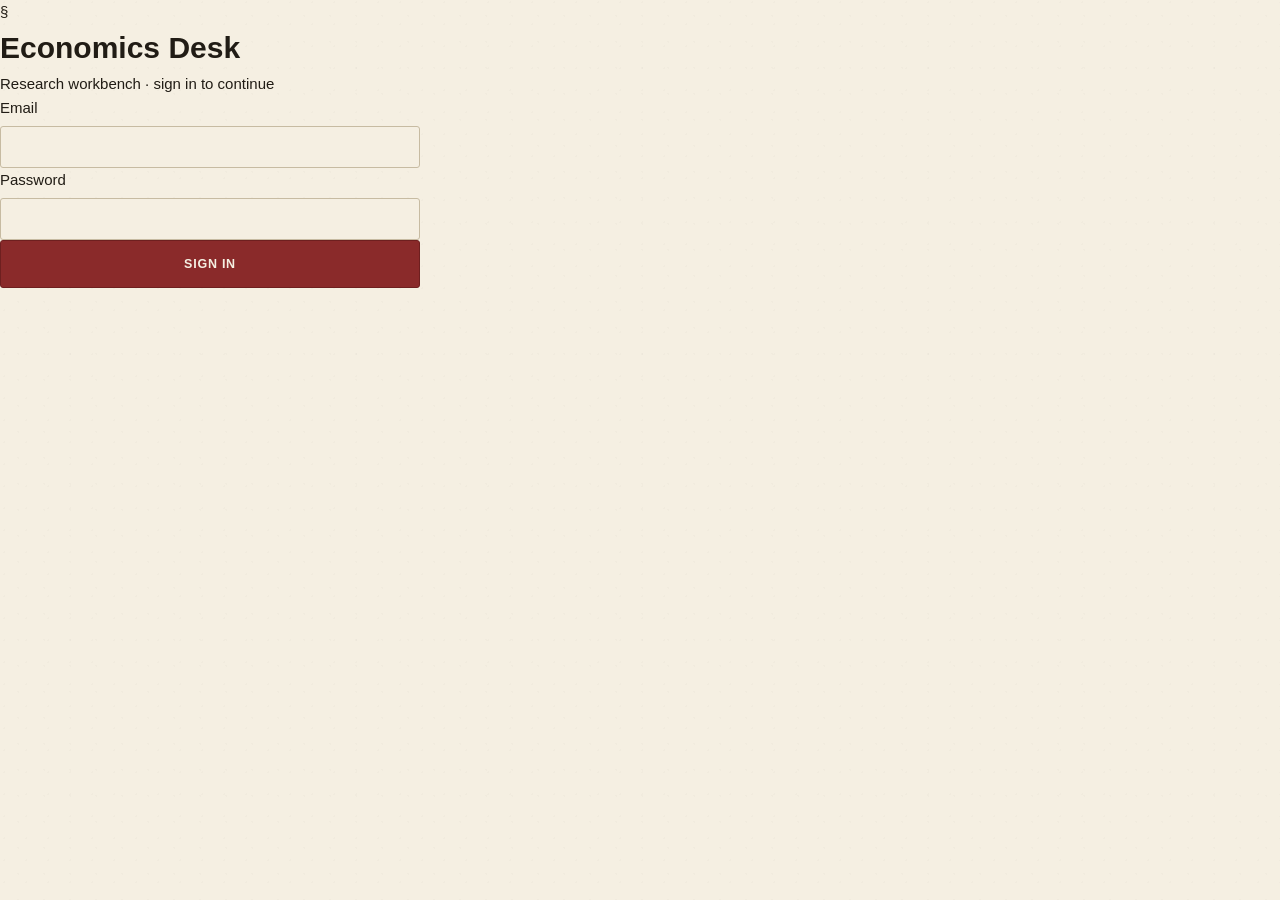
==== commit 13d5c23c: "site: React workbench now the root entry — legacy vanilla moved to legacy/" ====
--- a/index.html
+++ b/index.html
@@ -1,748 +1,14 @@
 <!DOCTYPE html>
 <html lang="en">
 <head>
-<meta charset="UTF-8">
-<meta name="viewport" content="width=device-width, initial-scale=1, viewport-fit=cover">
-<meta name="theme-color" content="#4F46E5">
-<title>Research Hub · Lab Workbench</title>
-<style>
-*{margin:0;padding:0;box-sizing:border-box;-webkit-tap-highlight-color:transparent}
-:root{
-  --bg:#F6F7F9;--bg-2:#EEF0F4;--surface:#FFFFFF;
-  --border:#EAEBEF;--border-strong:#D6D9E0;--ring:#E4E6EC;
-  --text:#0E1116;--muted:#5B6472;--faint:#98A0AE;
-  --primary:#4F46E5;--primary-strong:#4338CA;--primary-2:#6366F1;--primary-bg:#EEF1FF;--primary-bg2:#E3E7FF;
-  --green:#12A150;--green-bg:#ECFDF3;--green-bd:#BBF0CF;
-  --red:#E0343B;--red-bg:#FEF1F1;--red-bd:#F8CDCE;
-  --amber:#D98207;--amber-bg:#FFF8EC;--amber-bd:#FBE2B0;--amber-tx:#8A5A08;
-  --gray-bg:#F1F2F5;--gray-bg2:#E8EAEF;
-  --radius:16px;--radius-sm:10px;--radius-xs:8px;
-  --shadow-sm:0 1px 2px rgba(16,20,30,.06);
-  --shadow:0 1px 3px rgba(16,20,30,.05),0 1px 2px rgba(16,20,30,.03);
-  --shadow-md:0 4px 16px -4px rgba(16,20,30,.10),0 2px 6px -2px rgba(16,20,30,.06);
-  --shadow-lg:0 20px 48px -12px rgba(16,20,30,.24);
-  --font:-apple-system,BlinkMacSystemFont,"Segoe UI",Roboto,"Helvetica Neue",Arial,sans-serif;
-}
-html{scroll-behavior:smooth;-webkit-text-size-adjust:100%}
-body{font-family:var(--font);background:var(--bg);color:var(--text);font-size:14.5px;line-height:1.55;
-  padding-bottom:calc(env(safe-area-inset-bottom) + 32px);
-  -webkit-font-smoothing:antialiased;-moz-osx-font-smoothing:grayscale;
-  background-image:radial-gradient(1100px 460px at 50% -220px,rgba(99,102,241,.10),transparent 70%)}
-.wrap{max-width:1080px;margin:0 auto;padding:0 20px}
-
-/* Header — sticky glass */
-header{background:rgba(255,255,255,.72);backdrop-filter:saturate(180%) blur(14px);-webkit-backdrop-filter:saturate(180%) blur(14px);
-  border-bottom:1px solid rgba(16,20,30,.07);position:sticky;top:0;z-index:20}
-.hd{max-width:1080px;margin:0 auto;padding:12px 20px calc(12px + env(safe-area-inset-top,0));display:flex;align-items:center;gap:14px;flex-wrap:wrap}
-.logo{display:flex;align-items:center;gap:11px;font-size:17px;font-weight:650;letter-spacing:-.02em;white-space:nowrap}
-.logo .logo-badge{width:36px;height:36px;border-radius:11px;background:linear-gradient(140deg,#818CF8,#4F46E5 60%,#4338CA);color:#fff;display:flex;align-items:center;justify-content:center;flex:none;box-shadow:0 4px 12px -2px rgba(79,70,229,.5),inset 0 1px 0 rgba(255,255,255,.25)}
-.logo .sub{font-size:10.5px;font-weight:600;color:var(--faint);letter-spacing:.08em;text-transform:uppercase;margin-left:3px;padding-top:2px}
-.hd .date{color:var(--muted);font-size:12.5px;margin-left:auto;font-weight:550;letter-spacing:-.01em}
-.hd-actions{display:flex;gap:8px;flex-wrap:wrap}
-
-/* Buttons */
-.btn{display:inline-flex;align-items:center;justify-content:center;gap:6px;border:1px solid transparent;border-radius:var(--radius-sm);
-  cursor:pointer;font-family:var(--font);font-size:14px;font-weight:550;letter-spacing:-.01em;min-height:40px;padding:0 14px;
-  transition:background .14s ease,border-color .14s ease,box-shadow .14s ease,transform .06s ease,color .14s ease;
-  text-decoration:none;white-space:nowrap}
-.btn:focus-visible{outline:none;box-shadow:0 0 0 3px rgba(79,70,229,.28)}
-.btn:active{transform:translateY(1px)}
-.btn svg{opacity:.9}
-.btn-primary{background:var(--primary);color:#fff;box-shadow:0 1px 2px rgba(79,70,229,.35),inset 0 1px 0 rgba(255,255,255,.18)}
-.btn-primary:hover{background:var(--primary-strong);box-shadow:0 4px 12px -2px rgba(79,70,229,.45)}
-.btn-secondary{background:var(--surface);color:var(--text);border-color:var(--border-strong);box-shadow:var(--shadow-sm)}
-.btn-secondary:hover{background:#FBFBFD;border-color:#C3C7D2}
-.btn-ghost{background:var(--gray-bg);color:var(--text)}
-.btn-ghost:hover{background:var(--gray-bg2)}
-.btn-danger{background:var(--red-bg);color:var(--red);border-color:var(--red-bd)}
-.btn-danger:hover{background:#FCE3E3}
-.btn-sm{min-height:34px;padding:0 11px;font-size:13px;border-radius:var(--radius-xs)}
-.btn-icon{min-width:34px;min-height:34px;padding:0 8px;background:var(--surface);border:1px solid var(--border);color:var(--faint);border-radius:var(--radius-xs)}
-.btn-icon:hover{background:var(--gray-bg);color:var(--text);border-color:var(--border-strong)}
-.btn-icon.del:hover{background:var(--red-bg);color:var(--red);border-color:var(--red-bd)}
-
-main{padding-top:22px}
-
-/* Cards */
-.card{background:var(--surface);border:1px solid var(--border);border-radius:var(--radius);box-shadow:var(--shadow);margin-bottom:16px;overflow:hidden;transition:box-shadow .18s ease,border-color .18s ease}
-.card:hover{box-shadow:var(--shadow-md)}
-.card-head{display:flex;align-items:center;gap:10px;padding:15px 18px;border-bottom:1px solid var(--border)}
-.card-head h2{font-size:14px;font-weight:650;letter-spacing:-.02em;display:flex;align-items:center;gap:9px;color:var(--text)}
-.card-head h2 svg{flex:none}
-.card-head .hint{color:var(--faint);font-size:11.5px;font-weight:550;letter-spacing:-.01em}
-.card-head .sp{flex:1}
-.card-body{padding:16px 18px}
-.tip-bar{display:none;background:linear-gradient(180deg,var(--amber-bg),#FFFDF7);border:1px solid var(--amber-bd);border-radius:var(--radius-sm);padding:11px 14px;font-size:13px;margin-bottom:16px;align-items:center;gap:10px;color:var(--amber-tx);box-shadow:var(--shadow-sm)}
-.tip-bar svg{flex:none;color:var(--amber)}
-.tip-bar .sp{flex:1}
-
-/* Today focus */
-.focus-card{position:relative}
-.focus-card::before{content:"";position:absolute;left:0;top:0;bottom:0;width:3px;background:linear-gradient(var(--primary-2),var(--primary));z-index:1}
-.focus-item{display:flex;align-items:center;gap:12px;padding:11px 13px;border:1px solid var(--border);border-radius:12px;margin-bottom:9px;background:var(--surface);transition:border-color .14s ease,box-shadow .14s ease,transform .1s ease}
-.focus-item:last-child{margin-bottom:0}
-.focus-item:hover{border-color:var(--border-strong);box-shadow:var(--shadow-sm)}
-.focus-item.overdue{border-color:var(--red-bd);background:linear-gradient(180deg,var(--red-bg),#FFF7F7)}
-.focus-item .txt{flex:1;min-width:0}
-.focus-item .txt .t{font-weight:600;font-size:14px;word-break:break-word;letter-spacing:-.01em}
-.focus-item .txt .s{font-size:12px;color:var(--muted);margin-top:2px}
-.focus-item.overdue .t{color:#B91C1C}
-
-/* Tags / pills */
-.tag{display:inline-flex;align-items:center;font-size:11px;font-weight:650;border-radius:999px;padding:3px 10px;white-space:nowrap;flex:none;letter-spacing:.01em;line-height:1.35;border:1px solid transparent}
-.tag-od{background:var(--red);color:#fff;box-shadow:0 1px 2px rgba(224,52,59,.35)}
-.tag-due{background:var(--amber);color:#fff;box-shadow:0 1px 2px rgba(217,130,7,.3)}
-.tag-soon{background:var(--primary);color:#fff;box-shadow:0 1px 2px rgba(79,70,229,.3)}
-.tag-p0{background:var(--red);color:#fff}.tag-p1{background:var(--amber);color:#fff}.tag-p2{background:var(--gray-bg2);color:#4B5563}
-.tag-st{background:var(--primary-bg);color:var(--primary-strong);border-color:var(--primary-bg2)}
-.tag-ok{background:var(--green-bg);color:var(--green);border-color:var(--green-bd)}
-.tag-hi{background:var(--red-bg);color:var(--red);border-color:var(--red-bd)}
-.tag-md{background:var(--amber-bg);color:var(--amber-tx);border-color:var(--amber-bd)}
-.tag-lo{background:var(--gray-bg);color:var(--muted);border-color:var(--gray-bg2)}
-.tag-ghost{background:var(--gray-bg);color:var(--muted);border-color:var(--gray-bg2)}
-
-/* Overview */
-.ov-grid{display:grid;grid-template-columns:230px 1fr;gap:16px}
-.ov-ring{display:flex;align-items:center;gap:16px;background:linear-gradient(160deg,var(--primary-bg),var(--primary-bg2));border:1px solid var(--primary-bg2);border-radius:14px;padding:18px;flex-direction:column;justify-content:center}
-.ov-ring .cap{font-size:13px;color:var(--primary-strong);font-weight:650;letter-spacing:-.01em}
-.ov-cards{display:grid;grid-template-columns:repeat(2,1fr);gap:11px}
-.ov-card{background:var(--surface);border:1px solid var(--border);border-radius:12px;padding:13px 14px;display:flex;align-items:center;gap:12px;transition:border-color .14s ease,box-shadow .14s ease,transform .1s ease}
-.ov-card:hover{border-color:var(--border-strong);box-shadow:var(--shadow-sm);transform:translateY(-1px)}
-.ov-card .ic{width:38px;height:38px;border-radius:11px;display:flex;align-items:center;justify-content:center;flex:none}
-.ov-card .n{font-size:20px;font-weight:700;line-height:1.1;letter-spacing:-.03em}
-.ov-card .l{font-size:11.5px;color:var(--muted);font-weight:550;margin-top:1px}
-
-/* Grid */
-.grid2{display:grid;grid-template-columns:1fr 1fr;gap:16px}
-
-/* Items */
-.item{display:flex;gap:12px;align-items:flex-start;padding:13px 0;border-bottom:1px solid var(--border);border-radius:8px;transition:background .12s ease}
-.item:first-child{padding-top:2px}
-.item:last-child{border-bottom:none;padding-bottom:2px}
-.item .body{flex:1;min-width:0}
-.item .row1{display:flex;align-items:center;gap:8px;flex-wrap:wrap}
-.item .title{font-weight:600;font-size:14px;letter-spacing:-.01em;word-break:break-word}
-.item .meta{font-size:12.5px;color:var(--muted);margin-top:4px;display:flex;gap:6px;flex-wrap:wrap}
-.item .meta span{background:var(--gray-bg);border-radius:6px;padding:1px 8px}
-.item .note{font-size:12.5px;color:var(--muted);background:var(--gray-bg);border:1px solid var(--border);border-radius:var(--radius-xs);padding:8px 11px;margin-top:8px;word-break:break-word;line-height:1.5}
-.item .ops{display:flex;gap:6px;flex:none}
-.item.done .title{text-decoration:line-through;color:var(--faint)}
-.item.od{border-left:3px solid var(--red);padding-left:12px;margin-left:-2px;background:linear-gradient(90deg,var(--red-bg),transparent 40%)}
-.empty{text-align:center;color:var(--faint);padding:34px 12px;font-size:13.5px;line-height:1.5}
-.empty svg{display:block;margin:0 auto 12px;opacity:.5;color:var(--primary-2)}
-
-/* Forms */
-input,select,textarea{font-family:var(--font);font-size:16px;color:var(--text);background:var(--surface);border:1px solid var(--border-strong);border-radius:var(--radius-sm);padding:11px 13px;width:100%;outline:none;transition:border-color .14s ease,box-shadow .14s ease}
-input::placeholder,textarea::placeholder{color:var(--faint)}
-input:hover,select:hover,textarea:hover{border-color:#C3C7D2}
-input:focus,select:focus,textarea:focus{border-color:var(--primary);box-shadow:0 0 0 3px rgba(79,70,229,.15)}
-textarea{min-height:74px;resize:vertical;line-height:1.5}
-.frm-grid{display:grid;grid-template-columns:1fr 1fr;gap:13px}
-.fld{display:flex;flex-direction:column;gap:6px}
-.fld.full{grid-column:1/-1}
-.fld label{font-size:12.5px;color:var(--muted);font-weight:600;letter-spacing:-.01em}
-
-/* Modal */
-.mask{position:fixed;inset:0;background:rgba(16,20,30,.42);backdrop-filter:blur(3px);-webkit-backdrop-filter:blur(3px);display:none;align-items:flex-end;justify-content:center;z-index:100}
-.mask.on{display:flex;animation:fade .18s ease}
-@keyframes fade{from{opacity:0}to{opacity:1}}
-.modal{background:var(--surface);width:100%;max-width:540px;border-radius:20px 20px 0 0;max-height:90vh;overflow:auto;padding:22px 20px calc(env(safe-area-inset-bottom) + 20px);box-shadow:var(--shadow-lg);animation:slideup .24s cubic-bezier(.22,1,.36,1)}
-@keyframes slideup{from{transform:translateY(24px)}to{transform:translateY(0)}}
-.modal h3{font-size:16.5px;font-weight:650;margin-bottom:16px;display:flex;align-items:center;gap:9px;letter-spacing:-.02em}
-.modal-ft{display:flex;gap:10px;margin-top:18px}
-.modal-ft .btn{flex:1;min-height:44px}
-@media(min-width:640px){.mask{align-items:center;padding:20px}.modal{border-radius:20px;animation:pop .2s cubic-bezier(.22,1,.36,1)}@keyframes pop{from{transform:scale(.97);opacity:.6}to{transform:scale(1);opacity:1}}}
-
-/* Toast */
-#toast{position:fixed;left:50%;bottom:calc(env(safe-area-inset-bottom) + 30px);transform:translateX(-50%) translateY(20px);
-  background:#151A22;color:#fff;padding:11px 20px;border-radius:12px;font-size:13.5px;font-weight:500;opacity:0;pointer-events:none;
-  transition:opacity .25s ease,transform .25s ease;z-index:200;white-space:nowrap;box-shadow:0 10px 30px -6px rgba(16,20,30,.4),inset 0 1px 0 rgba(255,255,255,.08)}
-#toast.on{opacity:1;transform:translateX(-50%) translateY(0)}
-footer{text-align:center;color:var(--faint);font-size:12px;padding:12px 16px 32px;letter-spacing:-.01em}
-
-/* Sync */
-.sync-card{position:relative}
-.sync-card::before{content:"";position:absolute;left:0;top:0;bottom:0;width:3px;background:linear-gradient(#34D399,var(--green));z-index:1}
-.sync-status{display:flex;align-items:center;gap:9px;font-size:13px;padding:11px 14px;border-radius:var(--radius-sm);margin-bottom:14px;flex-wrap:wrap;font-weight:550;border:1px solid transparent}
-.sync-status .dot{width:8px;height:8px;border-radius:50%;flex:none;position:relative}
-.sync-off{background:var(--gray-bg);color:var(--muted);border-color:var(--gray-bg2)}
-.sync-off .dot{background:var(--faint)}
-.sync-on{background:var(--green-bg);color:var(--green);border-color:var(--green-bd)}
-.sync-on .dot{background:var(--green);box-shadow:0 0 0 3px rgba(18,161,80,.18)}
-.sync-err{background:var(--red-bg);color:var(--red);border-color:var(--red-bd)}
-.sync-err .dot{background:var(--red);box-shadow:0 0 0 3px rgba(224,52,59,.18)}
-.sync-form{display:grid;grid-template-columns:1fr 1fr;gap:12px}
-.sync-key-box{display:flex;gap:8px;align-items:flex-end}
-.sync-key-box input{flex:1;min-width:0}
-.sync-note{font-size:12px;color:var(--muted);margin-top:12px;background:var(--gray-bg);border:1px solid var(--border);border-radius:var(--radius-sm);padding:10px 13px;line-height:1.55}
-
-@media(max-width:767px){
-  .wrap{padding:0 16px}
-  .grid2{grid-template-columns:1fr}
-  .ov-grid{grid-template-columns:1fr}
-  .ov-cards{grid-template-columns:repeat(2,1fr)}
-  .frm-grid{grid-template-columns:1fr}
-  .sync-form{grid-template-columns:1fr}
-  .hd .date{display:none}
-  .card-body{padding:14px 15px}
-  .card-head{padding:14px 15px}
-  .btn{padding:0 12px}
-}
-@media(max-width:380px){.ov-cards{grid-template-columns:1fr}.sync-key-box{flex-wrap:wrap}.sync-key-box input{width:100%}}
-</style>
+  <meta charset="UTF-8" />
+  <meta name="viewport" content="width=device-width, initial-scale=1.0, viewport-fit=cover" />
+  <title>Economics Desk — Research Workbench</title>
+  <script type="module" crossorigin src="./assets/index-Bk7iPmDo.js"></script>
+  <link rel="stylesheet" crossorigin href="./assets/index-CgFq7r-3.css">
 </head>
 <body>
-
-<header>
-  <div class="hd">
-    <div class="logo">
-      <span class="logo-badge"><svg viewBox="0 0 24 24" width="18" height="18" fill="none" stroke="#fff" stroke-width="1.8" stroke-linecap="round" stroke-linejoin="round"><path d="M10 2v7.3L4.5 18a2 2 0 002 3h11a2 2 0 002-3L14 9.3V2"/><path d="M8.5 2h7"/><path d="M7 15h10"/></svg></span>
-      <span>Research Hub</span>
-      <span class="sub">Lab Workbench</span>
-    </div>
-    <span class="date" id="todayLabel"></span>
-    <div class="hd-actions">
-      <button class="btn btn-secondary" onclick="exportJSON()"><svg viewBox="0 0 24 24" width="15" height="15" fill="none" stroke="currentColor" stroke-width="2" stroke-linecap="round" stroke-linejoin="round"><path d="M12 3v12m0 0l-4-4m4 4l4-4"/><path d="M4 21h16"/></svg>Export backup</button>
-      <button class="btn btn-secondary" onclick="document.getElementById('importFile').click()"><svg viewBox="0 0 24 24" width="15" height="15" fill="none" stroke="currentColor" stroke-width="2" stroke-linecap="round" stroke-linejoin="round"><path d="M12 21V9m0 0l-4 4m4-4l4 4"/><path d="M4 3h16"/></svg>Import</button>
-    </div>
-  </div>
-</header>
-
-<main class="wrap">
-  <div class="tip-bar" id="backupTip">
-    <svg viewBox="0 0 24 24" width="16" height="16" fill="none" stroke="currentColor" stroke-width="2" stroke-linecap="round" stroke-linejoin="round"><path d="M10.3 3.9L1.8 18a2 2 0 001.7 3h17a2 2 0 001.7-3L13.7 3.9a2 2 0 00-3.4 0z"/><path d="M12 9v4m0 4h.01"/></svg>
-    <span id="backupTipText"></span>
-    <span class="sp"></span>
-    <button class="btn btn-sm" style="background:#fff;color:#92400E;border:1px solid var(--amber-bd)" onclick="exportJSON()">Back up now</button>
-  </div>
-
-  <section class="card focus-card">
-    <div class="card-head">
-      <h2><svg viewBox="0 0 24 24" width="16" height="16" fill="none" stroke="var(--primary)" stroke-width="2" stroke-linecap="round" stroke-linejoin="round"><circle cx="12" cy="12" r="9"/><path d="M12 7v5l3 3"/></svg>Today's focus</h2>
-      <span class="hint" id="todayHint"></span>
-      <span class="sp"></span>
-      <button class="btn btn-sm btn-secondary" onclick="openForm('todos')">+ Add task</button>
-    </div>
-    <div class="card-body" id="todayList"></div>
-  </section>
-
-  <section class="card">
-    <div class="card-head"><h2>Overview</h2><span class="sp"></span></div>
-    <div class="card-body">
-      <div class="ov-grid">
-        <div class="ov-ring" id="ringWrap"></div>
-        <div class="ov-cards">
-          <div class="ov-card"><span class="ic" style="background:var(--primary-bg);color:var(--primary)"><svg viewBox="0 0 24 24" width="18" height="18" fill="none" stroke="currentColor" stroke-width="2" stroke-linecap="round" stroke-linejoin="round"><path d="M14 2H6a2 2 0 00-2 2v16a2 2 0 002 2h12a2 2 0 002-2V8z"/><path d="M14 2v6h6"/></svg></span><div><div class="n" id="ovPapers">0</div><div class="l">Active papers</div></div></div>
-          <div class="ov-card"><span class="ic" style="background:var(--green-bg);color:var(--green)"><svg viewBox="0 0 24 24" width="18" height="18" fill="none" stroke="currentColor" stroke-width="2" stroke-linecap="round" stroke-linejoin="round"><path d="M4 19.5A2.5 2.5 0 016.5 17H20"/><path d="M6.5 2H20v20H6.5A2.5 2.5 0 014 19.5v-15A2.5 2.5 0 016.5 2z"/></svg></span><div><div class="n" id="ovRead">0</div><div class="l">Literature read / <span id="ovLitTotal">0</span></div></div></div>
-          <div class="ov-card"><span class="ic" style="background:var(--amber-bg);color:var(--amber)"><svg viewBox="0 0 24 24" width="18" height="18" fill="none" stroke="currentColor" stroke-width="2" stroke-linecap="round" stroke-linejoin="round"><path d="M10 2v7.3L4.5 18a2 2 0 002 3h11a2 2 0 002-3L14 9.3V2"/><path d="M8.5 2h7"/></svg></span><div><div class="n" id="ovExp">0</div><div class="l">Experiments (7d)</div></div></div>
-          <div class="ov-card"><span class="ic" style="background:var(--red-bg);color:var(--red)"><svg viewBox="0 0 24 24" width="18" height="18" fill="none" stroke="currentColor" stroke-width="2" stroke-linecap="round" stroke-linejoin="round"><circle cx="12" cy="12" r="9"/><path d="M12 8v4m0 4h.01"/></svg></span><div><div class="n" id="ovOverdue">0</div><div class="l">Overdue items</div></div></div>
-        </div>
-      </div>
-    </div>
-  </section>
-
-  <div class="grid2">
-    <section class="card">
-      <div class="card-head">
-        <h2><svg viewBox="0 0 24 24" width="16" height="16" fill="none" stroke="var(--primary)" stroke-width="2" stroke-linecap="round" stroke-linejoin="round"><path d="M14 2H6a2 2 0 00-2 2v16a2 2 0 002 2h12a2 2 0 002-2V8z"/><path d="M14 2v6h6"/><path d="M9 13h6M9 17h6"/></svg>Papers</h2>
-        <span class="sp"></span>
-        <button class="btn btn-sm btn-primary" onclick="openForm('papers')">+ Add paper</button>
-      </div>
-      <div class="card-body" id="papersList"></div>
-    </section>
-
-    <section class="card">
-      <div class="card-head">
-        <h2><svg viewBox="0 0 24 24" width="16" height="16" fill="none" stroke="var(--primary)" stroke-width="2" stroke-linecap="round" stroke-linejoin="round"><path d="M4 19.5A2.5 2.5 0 016.5 17H20"/><path d="M6.5 2H20v20H6.5A2.5 2.5 0 014 19.5v-15A2.5 2.5 0 016.5 2z"/></svg>Literature</h2>
-        <span class="sp"></span>
-        <button class="btn btn-sm btn-primary" onclick="openForm('literature')">+ Add paper</button>
-      </div>
-      <div class="card-body" id="litList"></div>
-    </section>
-
-    <section class="card">
-      <div class="card-head">
-        <h2><svg viewBox="0 0 24 24" width="16" height="16" fill="none" stroke="var(--primary)" stroke-width="2" stroke-linecap="round" stroke-linejoin="round"><path d="M10 2v7.3L4.5 18a2 2 0 002 3h11a2 2 0 002-3L14 9.3V2"/><path d="M8.5 2h7"/><path d="M7 15h10"/></svg>Experiments</h2>
-        <span class="sp"></span>
-        <button class="btn btn-sm btn-primary" onclick="openForm('experiments')">+ Add run</button>
-      </div>
-      <div class="card-body" id="expList"></div>
-    </section>
-
-    <section class="card">
-      <div class="card-head">
-        <h2><svg viewBox="0 0 24 24" width="16" height="16" fill="none" stroke="var(--primary)" stroke-width="2" stroke-linecap="round" stroke-linejoin="round"><path d="M8 6h13M8 12h13M8 18h13"/><path d="M3.5 6h.01M3.5 12h.01M3.5 18h.01"/></svg>Todos</h2>
-        <span class="sp"></span>
-        <button class="btn btn-sm btn-primary" onclick="openForm('todos')">+ Add todo</button>
-      </div>
-      <div class="card-body" id="todoList"></div>
-    </section>
-  </div>
-
-  <section class="card sync-card">
-    <div class="card-head">
-      <h2><svg viewBox="0 0 24 24" width="16" height="16" fill="none" stroke="var(--green)" stroke-width="2" stroke-linecap="round" stroke-linejoin="round"><path d="M12 3a9 9 0 019 9"/><path d="M3 12a9 9 0 019-9"/><path d="M12 21a9 9 0 019-9"/><path d="M3 12a9 9 0 019 9"/></svg>Cloud sync</h2>
-      <span class="hint">Cross-device auto backup</span>
-      <span class="sp"></span>
-    </div>
-    <div class="card-body">
-      <div class="sync-status sync-off" id="syncStatus"><span class="dot"></span><span id="syncStatusText">Not connected · data stored locally only</span></div>
-      <div class="sync-form" id="syncForm">
-        <div class="fld"><label>Supabase URL</label><input id="suUrl" value="https://cklcfpodnrhktkhrqgkd.supabase.co" autocomplete="off"></div>
-        <div class="fld"><label>Anon key</label><input id="suKey" value="eyJhbGciOiJIUzI1NiIsInR5cCI6IkpXVCJ9.eyJpc3MiOiJzdXBhYmFzZSIsInJlZiI6ImNrbGNmcG9kbnJoa3RraHJxZ2tkIiwicm9sZSI6ImFub24iLCJpYXQiOjE3ODU5MzQxNTEsImV4cCI6MjEwMTUxMDE1MX0.UHzUK1b6jxnovS1Gqoj8GNdRjGu1yXAoSKX5U1kRuXs" autocomplete="off"></div>
-        <div class="fld full"><label>Sync key <span style="font-weight:400;color:var(--faint)">(same on all devices; leave blank to generate)</span></label><div class="sync-key-box"><input id="suSyncKey" placeholder="Auto-generate if blank" autocomplete="off"><button class="btn btn-primary" onclick="connectSync()">Connect</button><button class="btn btn-ghost" onclick="disconnectSync()">Disconnect</button></div></div>
-      </div>
-      <div class="sync-note">The sync key is the credential to your data — keep it private. Once connected, changes upload within 5s and the cloud is polled every 30s. Works offline, catches up automatically.</div>
-    </div>
-  </section>
-
-  <section class="card">
-    <div class="card-head">
-      <h2><svg viewBox="0 0 24 24" width="16" height="16" fill="none" stroke="var(--red)" stroke-width="2" stroke-linecap="round" stroke-linejoin="round"><path d="M3 6h18M8 6V4a2 2 0 012-2h4a2 2 0 012 2v2"/><path d="M19 6l-1 14a2 2 0 01-2 2H8a2 2 0 01-2-2L5 6"/></svg>Data &amp; backup</h2>
-    </div>
-    <div class="card-body" style="display:flex;gap:10px;flex-wrap:wrap">
-      <button class="btn btn-secondary" onclick="exportJSON()">Export JSON backup</button>
-      <button class="btn btn-secondary" onclick="document.getElementById('importFile').click()">Import restore</button>
-      <button class="btn btn-ghost" onclick="clearDemo()">Clear demo data</button>
-      <button class="btn btn-danger" onclick="clearAll()">Clear all data</button>
-    </div>
-  </section>
-</main>
-
-<footer>Data lives in your browser · Export regularly · Use Import to migrate between devices</footer>
-
-<input type="file" id="importFile" accept="application/json" style="display:none" onchange="handleImport(event)">
-
-<div class="mask" id="mask" onclick="if(event.target===this)closeForm()">
-  <div class="modal">
-    <h3 id="modalTitle"></h3>
-    <div class="frm-grid" id="modalForm"></div>
-    <div class="modal-ft">
-      <button class="btn btn-ghost" onclick="closeForm()">Cancel</button>
-      <button class="btn btn-primary" onclick="submitForm()">Save</button>
-    </div>
-  </div>
-</div>
-
-<div id="toast"></div>
-
-<script>
-(function(){
-'use strict';
-var KEY='wb_research_';
-var STAGES=['Idea','Literature Review','Experiments','Draft','Revision','Submitted','Published'];
-var LIT_STATUS=['To Read','Reading','Read'];
-var IMP=['High','Medium','Low'];
-var EXP_STATUS=['In Progress','Done'];
-var PRI=['P0','P1','P2'];
-var db={papers:[],literature:[],experiments:[],todos:[]};
-var editId=null,editType=null;
-
-/* legacy Chinese values -> English (one-time migration on load) */
-var LEGACY_STAGE={'选题':'Idea','文献综述':'Literature Review','实验':'Experiments','初稿':'Draft','修改':'Revision','已投稿':'Submitted','已录用':'Published'};
-var LEGACY_LIT={'待读':'To Read','精读中':'Reading','已读':'Read'};
-var LEGACY_IMP={'高':'High','中':'Medium','低':'Low'};
-var LEGACY_EXP={'进行中':'In Progress','已完成':'Done'};
-function migrate(){
-  var changed=false;
-  db.papers.forEach(function(p){if(p.stage&&LEGACY_STAGE[p.stage]){p.stage=LEGACY_STAGE[p.stage];changed=true}});
-  db.literature.forEach(function(x){
-    if(x.status&&LEGACY_LIT[x.status]){x.status=LEGACY_LIT[x.status];changed=true}
-    if(x.importance&&LEGACY_IMP[x.importance]){x.importance=LEGACY_IMP[x.importance];changed=true}
-  });
-  db.experiments.forEach(function(e){if(e.status&&LEGACY_EXP[e.status]){e.status=LEGACY_EXP[e.status];changed=true}});
-  if(changed)save();
-}
-
-var FIELDS={
-  papers:[
-    {k:'title',label:'Paper title *',type:'text',ph:'e.g. Graph-based protein interaction prediction'},
-    {k:'stage',label:'Current stage',type:'select',opts:STAGES},
-    {k:'journal',label:'Target journal',type:'text',ph:'e.g. Nature Communications'},
-    {k:'deadline',label:'Due date',type:'date'},
-    {k:'note',label:'Notes',type:'textarea',ph:'Progress / open questions…'}
-  ],
-  literature:[
-    {k:'title',label:'Title *',type:'text',ph:'e.g. Attention Is All You Need'},
-    {k:'author',label:'Authors / Year',type:'text',ph:'e.g. Vaswani et al., 2017'},
-    {k:'tag',label:'Topic tag',type:'text',ph:'e.g. NLP / CV / GNN'},
-    {k:'status',label:'Reading status',type:'select',opts:LIT_STATUS},
-    {k:'importance',label:'Importance',type:'select',opts:IMP},
-    {k:'note',label:'Notes',type:'textarea',ph:'Key ideas / citable findings…'}
-  ],
-  experiments:[
-    {k:'name',label:'Experiment name *',type:'text',ph:'e.g. ResNet50 baseline'},
-    {k:'date',label:'Date',type:'date'},
-    {k:'condition',label:'Conditions / params',type:'text',ph:'e.g. lr=0.01, batch=64'},
-    {k:'result',label:'Result summary',type:'textarea',ph:'Key metrics / conclusions…'},
-    {k:'status',label:'Status',type:'select',opts:EXP_STATUS}
-  ],
-  todos:[
-    {k:'text',label:'Task *',type:'text',ph:'e.g. Prepare lab-meeting slides'},
-    {k:'priority',label:'Priority',type:'select',opts:PRI},
-    {k:'deadline',label:'Due date',type:'date'}
-  ]
-};
-
-function uid(){return Date.now().toString(36)+Math.random().toString(36).slice(2,8)}
-function fmt(d){return d.getFullYear()+'-'+String(d.getMonth()+1).padStart(2,'0')+'-'+String(d.getDate()).padStart(2,'0')}
-function todayStr(){return fmt(new Date())}
-function addDays(s,n){var d=new Date(s+'T00:00:00');d.setDate(d.getDate()+n);return fmt(d)}
-function esc(s){return String(s==null?'':s).replace(/&/g,'&amp;').replace(/</g,'&lt;').replace(/>/g,'&gt;').replace(/"/g,'&quot;')}
-function load(){try{var s=localStorage.getItem(KEY+'db');if(s){db=JSON.parse(s);db.papers=db.papers||[];db.literature=db.literature||[];db.experiments=db.experiments||[];db.todos=db.todos||[]}}catch(e){}}
-function save(){try{localStorage.setItem(KEY+'db',JSON.stringify(db));localStorage.setItem(KEY+'meta',new Date().toISOString());if(sync.on)syncPush()}catch(e){toast('Storage failed: quota exceeded')}}
-function total(){return db.papers.length+db.literature.length+db.experiments.length+db.todos.length}
-
-function seed(){
-  var t=todayStr();
-  db.papers=[
-    {id:uid(),title:'Multimodal remote-sensing image classification',stage:'Revision',journal:'Remote Sensing',deadline:addDays(t,-3),note:'Reviewer comments returned; focus on the experiment comparison section',demo:true},
-    {id:uid(),title:'Graph neural networks for protein interaction prediction',stage:'Experiments',journal:'Science Bulletin',deadline:t,note:'Finish the ablation runs today and log results',demo:true},
-    {id:uid(),title:'A survey of few-shot semantic segmentation',stage:'Draft',journal:'Journal of Computer Science',deadline:addDays(t,2),note:'Draft still missing conclusion & future work',demo:true}
-  ];
-  db.literature=[
-    {id:uid(),title:'Attention Is All You Need',author:'Vaswani et al., 2017',tag:'NLP',status:'Reading',importance:'High',note:'Original Transformer paper — focus on multi-head attention & positional encoding',demo:true},
-    {id:uid(),title:'Deep Residual Learning for Image Recognition',author:'He et al., 2016',tag:'CV',status:'Read',importance:'High',note:'ResNet skip connections; citable for experiment comparison',demo:true},
-    {id:uid(),title:'A Survey of Graph Neural Networks',author:'Wu et al., 2021',tag:'GNN',status:'To Read',importance:'Medium',note:'Candidate for next lab-meeting paper discussion',demo:true}
-  ];
-  db.experiments=[
-    {id:uid(),name:'ResNet50 baseline training',date:addDays(t,-1),condition:'lr=0.01, batch=64, 50 epochs',result:'val_acc 91.2%, loss converged',status:'Done',demo:true},
-    {id:uid(),name:'Ablation — remove attention module',date:t,condition:'Same settings as baseline',result:'Training; waiting for convergence before comparison',status:'In Progress',demo:true}
-  ];
-  db.todos=[
-    {id:uid(),text:'Summarize last week\'s experiment data for advisor',priority:'P0',deadline:addDays(t,-1),done:false,demo:true},
-    {id:uid(),text:'Prepare Friday lab-meeting presentation',priority:'P1',deadline:t,done:false,demo:true},
-    {id:uid(),text:'Reply to collaborator email',priority:'P2',deadline:addDays(t,2),done:false,demo:true}
-  ];
-  save();
-}
-
-function toast(msg){var el=document.getElementById('toast');el.textContent=msg;el.classList.add('on');clearTimeout(toast._t);toast._t=setTimeout(function(){el.classList.remove('on')},2200)}
-function todayLabel(){var w=['Sun','Mon','Tue','Wed','Thu','Fri','Sat'];var d=new Date();document.getElementById('todayLabel').textContent=w[d.getDay()]+', '+d.toLocaleDateString('en-US',{month:'short',day:'numeric'})}
-
-function collectToday(){
-  var t=todayStr(),items=[];
-  db.papers.forEach(function(p){
-    if(p.stage==='Published'||!p.deadline)return;
-    if(p.deadline<t)items.push({kind:'overdue',type:'paper',id:p.id,title:p.title,sub:'Paper due '+p.deadline,extra:'Stage: '+p.stage});
-    else if(p.deadline===t)items.push({kind:'due',type:'paper',id:p.id,title:p.title,sub:'Paper due today',extra:'Stage: '+p.stage});
-    else if(p.deadline<=addDays(t,3))items.push({kind:'soon',type:'paper',id:p.id,title:p.title,sub:'Due '+p.deadline,extra:'Stage: '+p.stage});
-  });
-  db.todos.forEach(function(x){
-    if(x.done||!x.deadline)return;
-    if(x.deadline<t)items.push({kind:'overdue',type:'todo',id:x.id,title:x.text,sub:'Overdue since '+x.deadline,extra:'Priority '+x.priority});
-    else if(x.deadline===t)items.push({kind:'due',type:'todo',id:x.id,title:x.text,sub:'Due today',extra:'Priority '+x.priority});
-    else if(x.deadline<=addDays(t,3))items.push({kind:'soon',type:'todo',id:x.id,title:x.text,sub:'Due '+x.deadline,extra:'Priority '+x.priority});
-  });
-  items.sort(function(a,b){var o={overdue:0,due:1,soon:2};return o[a.kind]-o[b.kind]});
-  return items;
-}
-
-function renderToday(){
-  var items=collectToday(),el=document.getElementById('todayList');
-  var od=items.filter(function(i){return i.kind==='overdue'}).length;
-  var du=items.filter(function(i){return i.kind==='due'}).length;
-  var so=items.filter(function(i){return i.kind==='soon'}).length;
-  document.getElementById('todayHint').textContent=od+' overdue · '+du+' due today · '+so+' within 3 days';
-  if(!items.length){el.innerHTML='<div class="empty"><svg viewBox="0 0 64 64" width="46" height="46" fill="none" stroke="currentColor" stroke-width="2.2" stroke-linecap="round" stroke-linejoin="round"><path d="M32 6l22 11v14c0 12-9 22-22 27C19 53 10 43 10 31V17z"/><path d="M21 32l8 8 15-16"/></svg>All caught up — nothing overdue or due soon</div>';return}
-  el.innerHTML=items.map(function(i){
-    var k=i.kind,label=k==='overdue'?'Overdue':(k==='due'?'Due today':'Soon');
-    var btn=i.type==='todo'?'<button class="btn btn-sm btn-primary" onclick="completeTodo(\''+i.id+'\')">Done</button>'
-      :'<button class="btn btn-sm btn-primary" onclick="advancePaper(\''+i.id+'\')">Advance</button>';
-    return '<div class="focus-item '+(k==='overdue'?'overdue':'')+'">'
-      +'<span class="tag '+(k==='overdue'?'tag-od':k==='due'?'tag-due':'tag-soon')+'">'+label+'</span>'
-      +'<div class="txt"><div class="t">'+esc(i.title)+'</div><div class="s">'+esc(i.sub)+' · '+esc(i.extra)+'</div></div>'
-      +btn+'</div>';
-  }).join('');
-}
-
-function renderOverview(){
-  var t=todayStr();
-  var active=db.papers.filter(function(p){return p.stage!=='Published'}).length;
-  var litT=db.literature.length,read=db.literature.filter(function(x){return x.status==='Read'}).length;
-  var week=addDays(t,-7);
-  var expW=db.experiments.filter(function(e){return e.date>=week&&e.date<=t}).length;
-  var od=collectToday().filter(function(i){return i.kind==='overdue'}).length;
-  document.getElementById('ovPapers').textContent=active;
-  document.getElementById('ovRead').textContent=read;
-  document.getElementById('ovLitTotal').textContent=litT;
-  document.getElementById('ovExp').textContent=expW;
-  document.getElementById('ovOverdue').textContent=od;
-  var dTotal=db.todos.length,ddone=db.todos.filter(function(x){return x.done}).length;
-  var pct=dTotal?Math.round(ddone/dTotal*100):0;
-  var C=2*Math.PI*42,off=C*(1-pct/100),color=pct===100?'#16A34A':'#4F46E5';
-  document.getElementById('ringWrap').innerHTML=
-    '<div style="position:relative;width:112px;height:112px;flex:none">'
-    +'<svg viewBox="0 0 120 120" width="112" height="112"><circle cx="60" cy="60" r="42" fill="none" stroke="#E0E7FF" stroke-width="9"/><circle cx="60" cy="60" r="42" fill="none" stroke="'+color+'" stroke-width="9" stroke-linecap="round" stroke-dasharray="'+C+'" stroke-dashoffset="'+off+'" transform="rotate(-90 60 60)"/></svg>'
-    +'<div style="position:absolute;inset:0;display:flex;flex-direction:column;align-items:center;justify-content:center"><span style="font-size:22px;font-weight:700;color:var(--text)">'+pct+'%</span><span style="font-size:10px;color:var(--muted);font-weight:500">todos done</span></div></div>'
-    +'<div style="text-align:center"><div class="cap">Todo completion</div><div style="font-size:12px;color:var(--muted);margin-top:4px">'+ddone+' / '+dTotal+' done</div><div style="font-size:12px;color:var(--red);margin-top:2px">'+od+' overdue</div></div>';
-}
-
-function renderPapers(){
-  var el=document.getElementById('papersList'),list=db.papers.slice().reverse();
-  if(!list.length){el.innerHTML='<div class="empty"><svg viewBox="0 0 64 64" width="46" height="46" fill="none" stroke="currentColor" stroke-width="2.2" stroke-linecap="round" stroke-linejoin="round"><path d="M14 2v20M14 22H4v30a6 6 0 006 6h20a6 6 0 006-6V22H26"/><path d="M14 22H4M14 2L26 22"/><path d="M10 30h12M10 38h12"/></svg>No papers yet — add your first one</div>';return}
-  el.innerHTML=list.map(function(p){
-    var od=p.deadline&&p.deadline<todayStr()&&p.stage!=='Published';
-    return '<div class="item'+(od?' od':'')+'">'
-    +'<div class="body"><div class="row1"><span class="title">'+esc(p.title)+'</span><span class="tag tag-st">'+esc(p.stage)+'</span>'+(od?'<span class="tag tag-od">Overdue</span>':'')+'</div>'
-    +'<div class="meta">'+(p.journal?'<span>'+esc(p.journal)+'</span>':'')+(p.deadline?'<span>Due '+esc(p.deadline)+'</span>':'')+'</div>'
-    +(p.note?'<div class="note">'+esc(p.note)+'</div>':'')
-    +'</div><div class="ops">'
-    +(p.stage!=='Published'?'<button class="btn btn-sm btn-primary" onclick="advancePaper(\''+p.id+'\')">Advance</button>':'')
-    +'<button class="btn btn-sm btn-ghost" onclick="openForm(\'papers\',\''+p.id+'\')">Edit</button>'
-    +'<button class="btn btn-icon del" onclick="delItem(\'papers\',\''+p.id+'\')" title="Delete"><svg viewBox="0 0 24 24" width="15" height="15" fill="none" stroke="currentColor" stroke-width="2" stroke-linecap="round" stroke-linejoin="round"><path d="M4 7h16M10 11v6M14 11v6M6 7l1 13h10l1-13M9 7V4h6v3"/></svg></button>'
-    +'</div></div>';
-  }).join('');
-}
-
-function renderLit(){
-  var el=document.getElementById('litList'),list=db.literature.slice().reverse();
-  if(!list.length){el.innerHTML='<div class="empty"><svg viewBox="0 0 64 64" width="46" height="46" fill="none" stroke="currentColor" stroke-width="2.2" stroke-linecap="round" stroke-linejoin="round"><path d="M8 8h24a8 8 0 018 8v40a8 8 0 00-8-8H8z"/><path d="M56 8H32a8 8 0 00-8 8v40"/></svg>Library is empty — add a paper to start your reading list</div>';return}
-  el.innerHTML=list.map(function(x){
-    return '<div class="item"><div class="body"><div class="row1"><span class="title">'+esc(x.title)+'</span>'
-    +'<span class="tag '+(x.status==='Read'?'tag-ok':x.status==='Reading'?'tag-st':'tag-ghost')+'">'+esc(x.status)+'</span>'
-    +'<span class="tag '+(x.importance==='High'?'tag-hi':x.importance==='Medium'?'tag-md':'tag-lo')+'">'+esc(x.importance)+'</span>'
-    +'</div><div class="meta">'+(x.author?'<span>'+esc(x.author)+'</span>':'')+(x.tag?'<span>#'+esc(x.tag)+'</span>':'')+'</div>'
-    +(x.note?'<div class="note">'+esc(x.note)+'</div>':'')
-    +'</div><div class="ops">'
-    +'<button class="btn btn-sm btn-ghost" onclick="openForm(\'literature\',\''+x.id+'\')">Edit</button>'
-    +'<button class="btn btn-icon del" onclick="delItem(\'literature\',\''+x.id+'\')" title="Delete"><svg viewBox="0 0 24 24" width="15" height="15" fill="none" stroke="currentColor" stroke-width="2" stroke-linecap="round" stroke-linejoin="round"><path d="M4 7h16M10 11v6M14 11v6M6 7l1 13h10l1-13M9 7V4h6v3"/></svg></button>'
-    +'</div></div>';
-  }).join('');
-}
-
-function renderExp(){
-  var el=document.getElementById('expList'),list=db.experiments.slice().reverse();
-  if(!list.length){el.innerHTML='<div class="empty"><svg viewBox="0 0 64 64" width="46" height="46" fill="none" stroke="currentColor" stroke-width="2.2" stroke-linecap="round" stroke-linejoin="round"><path d="M22 4h20M26 4v14L12 44a6 6 0 006 8h28a6 6 0 006-8L38 18V4"/><path d="M16 42h32"/></svg>No experiments logged yet</div>';return}
-  el.innerHTML=list.map(function(e){
-    return '<div class="item"><div class="body"><div class="row1"><span class="title">'+esc(e.name)+'</span>'
-    +'<span class="tag '+(e.status==='Done'?'tag-ok':'tag-st')+'">'+esc(e.status)+'</span>'
-    +(e.date?'<span class="tag tag-ghost">'+esc(e.date)+'</span>':'')
-    +'</div>'
-    +(e.condition?'<div class="meta"><span>'+esc(e.condition)+'</span></div>':'')
-    +(e.result?'<div class="note">'+esc(e.result)+'</div>':'')
-    +'</div><div class="ops">'
-    +'<button class="btn btn-sm btn-ghost" onclick="openForm(\'experiments\',\''+e.id+'\')">Edit</button>'
-    +'<button class="btn btn-icon del" onclick="delItem(\'experiments\',\''+e.id+'\')" title="Delete"><svg viewBox="0 0 24 24" width="15" height="15" fill="none" stroke="currentColor" stroke-width="2" stroke-linecap="round" stroke-linejoin="round"><path d="M4 7h16M10 11v6M14 11v6M6 7l1 13h10l1-13M9 7V4h6v3"/></svg></button>'
-    +'</div></div>';
-  }).join('');
-}
-
-function renderTodos(){
-  var el=document.getElementById('todoList'),list=db.todos.slice().reverse();
-  if(!list.length){el.innerHTML='<div class="empty"><svg viewBox="0 0 64 64" width="46" height="46" fill="none" stroke="currentColor" stroke-width="2.2" stroke-linecap="round" stroke-linejoin="round"><circle cx="32" cy="32" r="26"/><path d="M21 33l8 8 15-17"/></svg>No todos — all done!</div>';return}
-  el.innerHTML=list.map(function(x){
-    var od=x.deadline&&x.deadline<todayStr()&&!x.done;
-    return '<div class="item'+(x.done?' done':'')+'"><div class="body"><div class="row1">'
-    +'<span class="tag tag-p'+x.priority.slice(1)+'">'+esc(x.priority)+'</span>'
-    +'<span class="title">'+esc(x.text)+'</span>'
-    +(od?'<span class="tag tag-od">Overdue</span>':'')
-    +'</div>'+(x.deadline?'<div class="meta">Due '+esc(x.deadline)+'</div>':'')+'</div><div class="ops">'
-    +(!x.done?'<button class="btn btn-sm btn-primary" onclick="completeTodo(\''+x.id+'\')">Done</button>':'')
-    +'<button class="btn btn-sm btn-ghost" onclick="openForm(\'todos\',\''+x.id+'\')">Edit</button>'
-    +'<button class="btn btn-icon del" onclick="delItem(\'todos\',\''+x.id+'\')" title="Delete"><svg viewBox="0 0 24 24" width="15" height="15" fill="none" stroke="currentColor" stroke-width="2" stroke-linecap="round" stroke-linejoin="round"><path d="M4 7h16M10 11v6M14 11v6M6 7l1 13h10l1-13M9 7V4h6v3"/></svg></button>'
-    +'</div></div>';
-  }).join('');
-}
-
-function renderAll(){renderToday();renderOverview();renderPapers();renderLit();renderExp();renderTodos();checkTip()}
-
-function checkTip(){
-  var n=total(),el=document.getElementById('backupTip');
-  if(n>=30){el.style.display='flex';document.getElementById('backupTipText').textContent='You now have '+n+' records — consider exporting a backup so you never lose your data'}
-  else el.style.display='none';
-}
-
-function openForm(type,id){
-  editType=type;editId=id||null;
-  var fields=FIELDS[type],item=null;
-  if(id){var arr=db[type];for(var i=0;i<arr.length;i++)if(arr[i].id===id)item=arr[i]}
-  var names={papers:'Paper',literature:'Literature',experiments:'Experiment',todos:'Todo'};
-  document.getElementById('modalTitle').innerHTML='<svg viewBox="0 0 24 24" width="16" height="16" fill="none" stroke="var(--primary)" stroke-width="2" stroke-linecap="round" stroke-linejoin="round"><path d="M12 20h9M16.5 3.5a2.1 2.1 0 013 3L7 19l-4 1 1-4z"/></svg>'+(id?'Edit ':'Add ')+names[type];
-  document.getElementById('modalForm').innerHTML=fields.map(function(f){
-    var v=item?item[f.k]:'';
-    if(f.type==='select'){
-      var opts=f.opts.map(function(o){return '<option value="'+o+'"'+(v===o?' selected':'')+'>'+o+'</option>'}).join('');
-      return '<div class="fld"><label>'+f.label+'</label><select id="f_'+f.k+'">'+opts+'</select></div>';
-    }
-    if(f.type==='textarea')return '<div class="fld full"><label>'+f.label+'</label><textarea id="f_'+f.k+'" placeholder="'+(f.ph||'')+'">'+esc(v)+'</textarea></div>';
-    return '<div class="fld'+(type==='todos'&&f.k==='text'?' full':'')+'"><label>'+f.label+'</label><input type="'+f.type+'" id="f_'+f.k+'" value="'+esc(v)+'" placeholder="'+(f.ph||'')+'"></div>';
-  }).join('');
-  document.getElementById('mask').classList.add('on');
-  var first=document.querySelector('#modalForm input,#modalForm select,#modalForm textarea');
-  if(first&&first.type!=='date')setTimeout(function(){first.focus()},100);
-}
-
-function submitForm(){
-  var fields=FIELDS[editType],data={};
-  for(var i=0;i<fields.length;i++){var f=fields[i];data[f.k]=document.getElementById('f_'+f.k).value.trim()}
-  var req={papers:'title',literature:'title',experiments:'name',todos:'text'}[editType];
-  if(!data[req]){toast('Please fill in the required field');return}
-  var arr=db[editType];
-  if(editId){for(var j=0;j<arr.length;j++)if(arr[j].id===editId)Object.assign(arr[j],data)}
-  else {data.id=uid();data.done=false;arr.push(data)}
-  save();renderAll();closeForm();toast('Saved');
-}
-
-function closeForm(){document.getElementById('mask').classList.remove('on');editId=null;editType=null}
-
-function delItem(type,id){
-  if(!confirm('Delete this record?'))return;
-  db[type]=db[type].filter(function(x){return x.id!==id});
-  save();renderAll();toast('Deleted');
-}
-
-function advancePaper(id){
-  var p=null;for(var i=0;i<db.papers.length;i++)if(db.papers[i].id===id)p=db.papers[i];
-  if(!p)return;
-  var idx=STAGES.indexOf(p.stage);
-  if(idx<0||idx>=STAGES.length-1){toast('Already at the final stage');return}
-  p.stage=STAGES[idx+1];
-  save();renderAll();
-  toast('Advanced to "'+p.stage+'"');
-}
-
-function completeTodo(id){
-  for(var i=0;i<db.todos.length;i++)if(db.todos[i].id===id){db.todos[i].done=true;break}
-  save();renderAll();toast('Marked as done');
-}
-
-function exportJSON(){
-  var blob=new Blob([JSON.stringify(db,null,2)],{type:'application/json'});
-  var a=document.createElement('a');a.href=URL.createObjectURL(blob);a.download='research-hub-backup-'+todayStr()+'.json';
-  document.body.appendChild(a);a.click();a.remove();URL.revokeObjectURL(a.href);
-  toast('Backup exported');
-}
-
-function handleImport(e){
-  var f=e.target.files[0];if(!f)return;
-  var r=new FileReader();
-  r.onload=function(){
-    try{
-      var data=JSON.parse(r.result);
-      if(!data||!data.papers||!data.literature||!data.experiments||!data.todos)throw new Error('bad');
-      if(!confirm('Importing will replace all current data. Continue?')){e.target.value='';return}
-      db=data;migrate();save();renderAll();toast('Imported '+total()+' records');
-    }catch(err){toast('Import failed: invalid file')}
-    e.target.value='';
-  };
-  r.readAsText(f);
-}
-
-function clearDemo(){
-  if(!confirm('Clear all demo data? (your own records are kept)'))return;
-  db.papers=db.papers.filter(function(x){return !x.demo});
-  db.literature=db.literature.filter(function(x){return !x.demo});
-  db.experiments=db.experiments.filter(function(x){return !x.demo});
-  db.todos=db.todos.filter(function(x){return !x.demo});
-  save();renderAll();toast('Demo data cleared');
-}
-
-function clearAll(){
-  if(!confirm('This will permanently delete ALL data! Export a backup first. Continue?'))return;
-  if(!confirm('Really delete everything?'))return;
-  db={papers:[],literature:[],experiments:[],todos:[]};
-  save();renderAll();toast('All data cleared');
-}
-
-/* ===== Cloud sync ===== */
-var sync={url:'',key:'',syncKey:'',on:false,pushAt:0,pollTimer:null};
-function loadSync(){try{var s=localStorage.getItem(KEY+'sync');if(s){sync=JSON.parse(s);sync.on=!!(sync.url&&sync.key&&sync.syncKey)}}catch(e){}}
-function saveSync(){try{localStorage.setItem(KEY+'sync',JSON.stringify(sync))}catch(e){}}
-function genKey(){return 'wb-'+Date.now().toString(36)+'-'+Math.random().toString(36).slice(2,10)+Math.random().toString(36).slice(2,10)}
-function api(path,opts){
-  opts=opts||{};
-  opts.headers=Object.assign({apikey:sync.key,'Authorization':'Bearer '+sync.key,'Content-Type':'application/json'},opts.headers||{});
-  return fetch(sync.url.replace(/\/$/,'')+'/rest/v1/wb_sync'+path,opts);
-}
-function renderSyncUI(state){
-  var el=document.getElementById('syncStatus'),tx=document.getElementById('syncStatusText');
-  el.className='sync-status '+(state==='ok'?'sync-on':state==='err'?'sync-err':'sync-off');
-  if(sync.on){
-    if(state==='err'){tx.textContent='Sync error · paused, will retry automatically'}
-    else {tx.textContent='Connected · synced '+ (sync.lastTxt||'just now') +' · auto-aligns every 30s'}
-  } else tx.textContent='Not connected · data stored locally only';
-}
-function startPoll(){clearInterval(sync.pollTimer);sync.pollTimer=setInterval(function(){syncPull()},30000)}
-function connectSync(){
-  var url=document.getElementById('suUrl').value.trim().replace(/\/$/,'');
-  var k=document.getElementById('suKey').value.trim();
-  var sk=document.getElementById('suSyncKey').value.trim();
-  if(!url||!k){toast('Enter Supabase URL and anon key');return}
-  if(!/^https:\/\/[a-z0-9.-]+\.supabase\.co$/i.test(url)){toast('URL must look like https://xxx.supabase.co');return}
-  sync.url=url;sync.key=k;
-  if(sk)sync.syncKey=sk.trim();else if(!sync.syncKey)sync.syncKey=genKey();
-  document.getElementById('suSyncKey').value=sync.syncKey;
-  saveSync();
-  testConn().then(function(ok){
-    if(ok){
-      sync.on=true;saveSync();sync.lastTxt='just now';sync.lastPush=0;
-      renderSyncUI('ok');startPoll();
-      syncPush(true);
-      toast('Connected to cloud sync');
-    }else{
-      document.getElementById('syncStatus').className='sync-status sync-err';
-      document.getElementById('syncStatusText').textContent='Connection failed · check URL / anon key, or run the setup SQL';
-      toast('Connection failed');
-    }
-  });
-}
-function disconnectSync(){
-  clearInterval(sync.pollTimer);
-  sync.on=false;saveSync();
-  document.getElementById('syncStatus').className='sync-status sync-off';
-  document.getElementById('syncStatusText').textContent='Not connected · data stored locally only';
-  toast('Cloud sync disconnected');
-}
-function testConn(){
-  return api('?select=sync_key&sync_key=eq.'+encodeURIComponent(sync.syncKey)+'&limit=1')
-    .then(function(r){return r.ok}).catch(function(){return false});
-}
-function syncPush(force){
-  if(!sync.on)return;
-  if(!force&&Date.now()-sync.pushAt<5000)return;
-  sync.pushAt=Date.now();
-  api('',{method:'POST',body:JSON.stringify({sync_key:sync.syncKey,data:db,updated_at:new Date().toISOString()}),headers:{Prefer:'resolution=merge-duplicates,return=minimal'}})
-    .then(function(r){if(!r.ok)throw new Error('push');sync.lastTxt=new Date().toLocaleTimeString('en-US',{hour:'2-digit',minute:'2-digit'});renderSyncUI('ok')})
-    .catch(function(){renderSyncUI('err')});
-}
-function syncPull(){
-  if(!sync.on)return;
-  api('?select=data,updated_at&sync_key=eq.'+encodeURIComponent(sync.syncKey)+'&limit=1')
-    .then(function(r){if(!r.ok)throw new Error('pull');return r.json()})
-    .then(function(rows){
-      if(!rows.length){syncPush(true);return}
-      var cloud=rows[0],ct=cloud.updated_at||'';
-      var lt=localStorage.getItem(KEY+'meta')||'';
-      if(ct&&ct>lt&&JSON.stringify(cloud.data)!==JSON.stringify(db)){
-        db=cloud.data;
-        db.papers=db.papers||[];db.literature=db.literature||[];db.experiments=db.experiments||[];db.todos=db.todos||[];
-        migrate();save();renderAll();toast('Synced updates from other devices');
-      }else if(lt&&lt>ct){syncPush(true)}
-      sync.lastTxt=new Date().toLocaleTimeString('en-US',{hour:'2-digit',minute:'2-digit'});
-      renderSyncUI('ok');
-    }).catch(function(){renderSyncUI('err')});
-}
-
-load();
-loadSync();
-migrate();
-if(!db.papers.length&&!db.literature.length&&!db.experiments.length&&!db.todos.length)seed();
-todayLabel();
-renderAll();
-if(sync.url&&sync.key&&sync.syncKey){
-  document.getElementById('suUrl').value=sync.url;
-  document.getElementById('suKey').value=sync.key;
-  document.getElementById('suSyncKey').value=sync.syncKey;
-  renderSyncUI('ok');startPoll();syncPull();
-}
-
-window.openForm=openForm;window.closeForm=closeForm;window.submitForm=submitForm;
-window.delItem=delItem;window.advancePaper=advancePaper;window.completeTodo=completeTodo;
-window.exportJSON=exportJSON;window.handleImport=handleImport;
-window.clearDemo=clearDemo;window.clearAll=clearAll;
-window.connectSync=connectSync;window.disconnectSync=disconnectSync;
-})();
-</script>
+  <div id="root"></div>
+  <script src="./renderer.bundle.js"></script>
 </body>
 </html>
--- a/assets/index-CgFq7r-3.css
+++ b/assets/index-CgFq7r-3.css
@@ -0,0 +1 @@
+*{margin:0;padding:0;box-sizing:border-box;-webkit-tap-highlight-color:transparent}:root{--paper:#F5EFE2;--paper-2:#EDE5D3;--card:#FBF7EE;--card-2:#F3ECDC;--ink:#211C15;--ink-2:#3B342A;--muted:#6E6455;--faint:#9A9080;--rule:#D9CFBB;--rule-2:#C7BBA2;--oxblood:#8A2A2A;--oxblood-2:#6E1F1F;--oxblood-bg:#F3E0DC;--forest:#3E5B3A;--forest-2:#2F4A2C;--forest-bg:#E6EDDF;--gold:#9A6B14;--gold-2:#7C540E;--gold-bg:#F3E7CC;--navy:#2C3E5A;--navy-bg:#E1E7EE;--serif:Georgia,"Times New Roman","Iowan Old Style",Cambria,serif;--sans:-apple-system,BlinkMacSystemFont,"Segoe UI",Helvetica,Arial,sans-serif;--r:3px}html{-webkit-text-size-adjust:100%}body{font-family:var(--sans);background:var(--paper);color:var(--ink);font-size:15px;line-height:1.6;padding-bottom:calc(env(safe-area-inset-bottom) + 20px);background-image:radial-gradient(circle at 20% 10%,rgba(0,0,0,.015) 1px,transparent 1px),radial-gradient(circle at 70% 60%,rgba(0,0,0,.015) 1px,transparent 1px);background-size:22px 22px,26px 26px}::selection{background:var(--oxblood);color:var(--paper)}.btn{display:inline-flex;align-items:center;justify-content:center;gap:7px;border:1px solid var(--rule-2);border-radius:var(--r);cursor:pointer;font-family:var(--sans);font-size:12px;font-weight:600;letter-spacing:.06em;text-transform:uppercase;min-height:44px;padding:0 15px;background:var(--card);color:var(--ink);transition:all .16s ease;text-decoration:none;white-space:nowrap}.btn:hover{border-color:var(--ink);background:var(--card-2)}.btn:active{transform:translateY(1px)}.btn:focus-visible{outline:2px solid var(--oxblood);outline-offset:2px}.btn:disabled{opacity:.55;cursor:default;transform:none}.btn svg{opacity:.85;flex:none}.btn-primary{background:var(--oxblood);color:var(--paper);border-color:var(--oxblood-2)}.btn-primary:hover{background:var(--oxblood-2);border-color:var(--oxblood-2)}.btn-secondary{background:var(--card);color:var(--ink-2)}.btn-ghost{background:var(--paper-2);color:var(--ink-2);border-color:var(--rule)}.btn-ghost:hover{background:var(--card-2)}.btn-danger{background:var(--oxblood-bg);color:var(--oxblood-2);border-color:#e0bbb5}.btn-danger:hover{background:#efd3cd;border-color:var(--oxblood)}.btn-sm{min-height:40px;padding:0 12px;font-size:10.5px}.btn-block{width:100%;min-height:48px;font-size:12.5px}.btn-icon{min-width:40px;min-height:40px;padding:0 8px;background:transparent;border:1px solid var(--rule);color:var(--faint)}.btn-icon:hover{color:var(--ink);border-color:var(--rule-2);background:var(--card)}.btn-icon.del:hover{color:var(--oxblood);border-color:#e0bbb5;background:var(--oxblood-bg)}#authView{display:none;min-height:100vh;align-items:center;justify-content:center;padding:calc(env(safe-area-inset-top,0) + 30px) 20px calc(env(safe-area-inset-bottom,0) + 30px)}#authView.on{display:flex}.auth-shell{width:100%;max-width:420px}.auth-brand{text-align:center;margin-bottom:26px}.auth-brand .badge{width:56px;height:56px;border-radius:50%;background:var(--ink);color:var(--paper);display:inline-flex;align-items:center;justify-content:center;margin-bottom:14px}.auth-brand h1{font-family:var(--serif);font-size:34px;font-weight:700;font-style:italic;letter-spacing:-.02em;line-height:1}.auth-brand .tag{font-family:var(--sans);font-size:9.5px;font-weight:700;color:var(--oxblood);letter-spacing:.24em;text-transform:uppercase;margin-top:9px}.auth-brand .rule{width:52px;height:2px;background:var(--ink);margin:16px auto 0}.auth-panel{background:var(--card);border:1px solid var(--rule-2);border-top:4px solid var(--oxblood);border-radius:var(--r);padding:26px 24px;box-shadow:0 12px 40px -18px #211c1566}.auth-panel h2{font-family:var(--serif);font-size:22px;font-weight:700;font-style:italic;margin-bottom:4px}.auth-panel .lede{font-size:12.5px;color:var(--muted);margin-bottom:20px;font-style:italic}.auth-fields{display:flex;flex-direction:column;gap:15px}.auth-msg{display:none;font-size:13px;line-height:1.5;margin-top:16px;padding:11px 14px;border-radius:var(--r);font-style:italic}.auth-msg.error{display:block;background:var(--oxblood-bg);color:var(--oxblood-2);border:1px solid #E0BBB5}.auth-msg.notice{display:block;background:var(--gold-bg);color:#6e4c0e;border:1px solid #E0CE9E}.auth-toggle{margin-top:18px;font-size:13px;color:var(--muted);text-align:center;font-style:italic}.auth-toggle a{color:var(--oxblood);font-weight:600;cursor:pointer;text-decoration:underline;font-style:normal}.auth-foot{text-align:center;font-size:11px;color:var(--faint);margin-top:20px;line-height:1.6;font-style:italic}#appView{display:none}#appView.on{display:block}header{background:var(--paper);border-bottom:3px double var(--ink);position:sticky;top:0;z-index:30}.hd{max-width:1160px;margin:0 auto;padding:14px 26px calc(12px + env(safe-area-inset-top,0));display:flex;align-items:center;gap:16px;flex-wrap:wrap}.rule-top{max-width:1160px;margin:0 auto;padding:6px 26px 0;display:flex;justify-content:space-between;font-family:var(--sans);font-size:9px;font-weight:700;letter-spacing:.22em;text-transform:uppercase;color:var(--oxblood)}.rule-top span:nth-child(2){color:var(--muted)}.logo{display:flex;align-items:center;gap:13px;white-space:nowrap}.logo .badge{width:42px;height:42px;border-radius:50%;background:var(--ink);color:var(--paper);display:flex;align-items:center;justify-content:center;flex:none}.logo .name{display:flex;flex-direction:column;gap:1px}.logo .name b{font-family:var(--serif);font-size:25px;font-weight:700;letter-spacing:-.02em;font-style:italic;line-height:1}.logo .name .sub{font-family:var(--sans);font-size:8.5px;font-weight:700;color:var(--oxblood);letter-spacing:.22em;text-transform:uppercase}.hd .date{font-family:var(--serif);color:var(--ink-2);font-size:14px;margin-left:auto;font-style:italic}.layout{max-width:1160px;margin:0 auto;display:grid;grid-template-columns:1fr;gap:0}.rail{position:sticky;top:0;z-index:30;display:flex;flex-direction:row;align-items:center;gap:12px;padding:10px 18px;background:var(--card);border-bottom:2px solid var(--ink)}.rail .shelf-lbl{font-family:var(--sans);font-size:9px;font-weight:700;letter-spacing:.22em;text-transform:uppercase;color:var(--faint);writing-mode:horizontal-tb;transform:none;flex:none}.spines{flex:1;display:flex;flex-direction:row;align-items:stretch;gap:6px;overflow-x:auto;padding:2px 0;scrollbar-width:thin}.spine{position:relative;flex:1 0 auto;min-width:86px;min-height:38px;border:1px solid var(--rule-2);border-bottom:3px solid var(--sp,var(--oxblood));border-radius:3px 3px 2px 2px;background:var(--card);cursor:pointer;display:flex;align-items:center;justify-content:center;transition:all .16s ease;box-shadow:1px 1px 0 var(--rule)}.spine span{writing-mode:horizontal-tb;transform:none;font-family:var(--serif);font-size:12.5px;font-weight:600;letter-spacing:.04em;color:var(--ink-2);white-space:nowrap}.spine:hover{background:var(--card-2);transform:translateY(-1px)}.spine.active{background:var(--sp,var(--oxblood));box-shadow:2px 2px 0 var(--rule-2)}.spine.active span{color:var(--paper)}.account{margin-left:auto;margin-top:0;border-top:none;padding-top:0;display:flex;flex-direction:row;align-items:center;gap:8px;flex:none;position:relative}.acct-btn{display:flex;align-items:center;gap:7px;min-height:40px;background:var(--card-2);border:1px solid var(--rule-2);border-radius:4px;padding:6px 11px;cursor:pointer;font-family:var(--serif);font-style:italic;font-size:12.5px;color:var(--ink-2);transition:all .15s ease}.acct-btn:hover{background:var(--paper-2);border-color:var(--rule)}.acct-btn svg{flex:none}.acct-menu{position:absolute;right:0;top:calc(100% + 7px);min-width:200px;background:var(--card);border:1px solid var(--rule-2);border-radius:6px;box-shadow:0 10px 28px #00000029;padding:6px;display:none;z-index:60}.acct-menu.open{display:block}.acct-menu .m-item{display:flex;align-items:center;gap:9px;width:100%;padding:10px 12px;border:none;background:none;border-radius:4px;cursor:pointer;font-size:13px;font-weight:600;color:var(--ink-2);text-align:left;min-height:40px}.acct-menu .m-item:hover{background:var(--paper-2)}.acct-menu .m-item.danger{color:var(--oxblood)}.account .who{display:flex;align-items:center;gap:8px;font-family:var(--serif);font-style:italic;font-size:12px;color:var(--ink-2);line-height:1.3}.account .who svg{flex:none;color:var(--oxblood)}.account .who span{overflow:hidden;text-overflow:ellipsis;white-space:nowrap;max-width:150px}main{padding:22px 26px 40px;min-width:0}.page-head{display:flex;align-items:flex-end;gap:14px;margin-bottom:20px;flex-wrap:wrap;border-bottom:2px solid var(--ink);padding-bottom:12px}.page-head .folio{font-family:var(--sans);font-size:9px;font-weight:700;letter-spacing:.16em;text-transform:uppercase;color:var(--faint);border:1px solid var(--rule-2);border-radius:2px;padding:3px 7px;flex:none}.page-head h1{font-family:var(--serif);font-size:29px;font-weight:700;letter-spacing:-.01em;display:flex;align-items:center;gap:11px;color:var(--ink);line-height:1}.page-head h1 svg{flex:none;color:var(--accent,var(--oxblood))}.page-head .hint{font-size:11px;font-weight:600;color:var(--muted);letter-spacing:.08em;text-transform:uppercase;font-family:var(--sans);padding-bottom:4px}.page-head .sp{flex:1}.card{background:var(--card);border:1px solid var(--rule);border-radius:var(--r);margin-bottom:24px;overflow:hidden;box-shadow:0 1px 0 var(--rule)}.card-head{display:flex;align-items:center;gap:12px;padding:15px 20px 12px;border-bottom:1px solid var(--rule)}.card-head .folio{font-family:var(--sans);font-size:9px;font-weight:700;letter-spacing:.16em;text-transform:uppercase;color:var(--faint);border:1px solid var(--rule-2);border-radius:2px;padding:3px 6px;flex:none}.card-head h2{font-family:var(--serif);font-size:20px;font-weight:700;letter-spacing:-.01em;display:flex;align-items:center;gap:10px;color:var(--ink)}.card-head h2 svg{flex:none;color:var(--accent,var(--oxblood))}.card-head .hint{font-size:10.5px;font-weight:600;color:var(--muted);letter-spacing:.1em;text-transform:uppercase}.card-head .sp{flex:1}.card-body{padding:18px 20px}.foot-note{font-family:var(--serif);font-style:italic;font-size:12px;color:var(--muted);padding:11px 20px 14px;border-top:1px solid var(--rule);display:flex;gap:8px;align-items:baseline}.foot-note .dag{color:var(--oxblood);font-weight:700;flex:none}.focus-card{border-top:4px solid var(--oxblood)}.focus-card .card-head h2{font-style:italic}.focus-item{display:flex;align-items:center;gap:13px;padding:13px 4px;border-bottom:1px solid var(--rule);transition:background .14s ease;flex-wrap:wrap}.focus-item:last-child{border-bottom:none}.focus-item:hover{background:var(--card-2)}.focus-item.overdue{background:var(--oxblood-bg);border-bottom-color:#e0bbb5;padding:13px 12px;border-radius:var(--r);border-left:3px solid var(--oxblood);margin-bottom:2px}.focus-item .txt{flex:1;min-width:140px}.focus-item .txt .t{font-family:var(--serif);font-weight:600;font-size:16px;word-break:break-word;color:var(--ink)}.focus-item .txt .s{font-size:12px;color:var(--muted);margin-top:2px}.focus-item.overdue .t{color:var(--oxblood-2)}.focus-item .fops{display:flex;gap:6px;flex:none}.tag{display:inline-flex;align-items:center;font-family:var(--sans);font-size:9.5px;font-weight:700;border-radius:2px;padding:3px 8px;white-space:nowrap;flex:none;letter-spacing:.08em;text-transform:uppercase;line-height:1.4;border:1px solid transparent}.tag-od{background:var(--oxblood);color:var(--paper)}.tag-due{background:var(--gold);color:var(--paper)}.tag-soon{background:var(--navy);color:var(--paper)}.tag-p0{background:var(--oxblood);color:var(--paper)}.tag-p1{background:var(--gold);color:var(--paper)}.tag-p2{background:var(--paper-2);color:var(--muted);border-color:var(--rule-2)}.tag-st{background:var(--navy-bg);color:var(--navy);border-color:#c6d0dc}.tag-ok{background:var(--forest-bg);color:var(--forest);border-color:#cbd8bf}.tag-warn{background:var(--gold-bg);color:#6e4c0e;border-color:#e0ce9e}.tag-bad,.tag-hi{background:var(--oxblood-bg);color:var(--oxblood-2);border-color:#e0bbb5}.tag-md{background:var(--gold-bg);color:#6e4c0e;border-color:#e0ce9e}.tag-lo{background:var(--paper-2);color:var(--muted);border-color:var(--rule-2)}.tag-strand{background:var(--forest-bg);color:var(--forest-2);border-color:#cbd8bf}.ov-grid{display:grid;grid-template-columns:230px 1fr;gap:22px}.ov-ring{display:flex;flex-direction:column;align-items:center;justify-content:center;gap:10px;background:var(--card-2);border:1px solid var(--rule-2);border-radius:var(--r);padding:20px}.ov-ring .cap{font-family:var(--serif);font-size:15px;color:var(--ink);font-weight:600;font-style:italic}.ov-ring .sub{font-size:12px;color:var(--muted)}.ov-right{display:flex;flex-direction:column;gap:16px;min-width:0}.ov-cards{display:grid;grid-template-columns:repeat(4,1fr);gap:0;border:1px solid var(--rule)}.ov-lists{display:grid;grid-template-columns:1fr 1fr;gap:14px;margin-top:16px}.ov-list{border:1px solid var(--rule);border-radius:8px;display:flex;flex-direction:column;min-height:120px}.ov-list .ol-head{padding:9px 12px;border-bottom:1px solid var(--rule);font-family:var(--sans);font-size:10.5px;font-weight:700;letter-spacing:.16em;text-transform:uppercase;color:var(--muted);display:flex;align-items:center;gap:7px}.ov-list .ol-body{overflow-y:auto;max-height:320px;padding:4px 6px}.ov-item{display:flex;align-items:center;gap:9px;padding:8px 9px;border-bottom:1px solid var(--rule-2);font-size:13px}.ov-item:last-child{border-bottom:none}.ov-item .tag{flex:none;text-transform:capitalize}.ov-item .t{flex:1;min-width:0;overflow:hidden;text-overflow:ellipsis;white-space:nowrap;color:var(--ink)}.ov-item .s{flex:none;font-size:11.5px;color:var(--muted)}.ov-item .d{flex:none;font-size:12px;color:var(--faint);font-weight:600}.ov-item .d.od{color:var(--oxblood)}.ov-item .d.today{color:#9a6b14}.ov-jump{flex:none;display:inline-flex;align-items:center;justify-content:center;width:26px;height:26px;border:1px solid var(--rule-2);border-radius:4px;background:var(--card-2);cursor:pointer;color:var(--oxblood);transition:all .14s ease;padding:0}.ov-jump:hover{background:var(--oxblood);color:var(--paper);border-color:var(--oxblood)}.ov-jump svg{width:13px;height:13px}@media(max-width:900px){.ov-lists{grid-template-columns:1fr}.ov-list .ol-body{max-height:220px}}.ov-card{background:var(--card);padding:14px;display:flex;flex-direction:column;gap:2px;border-right:1px solid var(--rule);transition:background .14s ease}.ov-card:last-child{border-right:none}.ov-card:hover{background:var(--card-2)}.ov-card .n{font-family:var(--serif);font-size:27px;font-weight:700;line-height:1;letter-spacing:-.02em}.ov-card .l{font-size:9.5px;color:var(--muted);font-weight:700;margin-top:4px;letter-spacing:.06em;text-transform:uppercase}.bars{display:flex;flex-direction:column;gap:9px}.bar-row{display:flex;align-items:center;gap:11px}.bar-row .bl{font-size:10.5px;font-weight:700;letter-spacing:.05em;text-transform:uppercase;color:var(--muted);width:108px;flex:none;text-align:right}.bar-row .bv{font-family:var(--serif);font-size:12px;color:var(--ink-2);width:40px;flex:none}.bar-row svg{flex:1}.item{display:flex;gap:14px;align-items:flex-start;padding:15px 0;border-bottom:1px solid var(--rule)}.item:first-child{padding-top:2px}.item:last-child{border-bottom:none;padding-bottom:2px}.item .ibody{flex:1;min-width:0}.item .row1{display:flex;align-items:center;gap:9px;flex-wrap:wrap}.item .title{font-family:var(--serif);font-weight:600;font-size:16px;word-break:break-word;letter-spacing:-.01em}.item .meta{font-size:12px;color:var(--muted);margin-top:5px;display:flex;gap:14px;flex-wrap:wrap;font-style:italic}.item .meta span{border-bottom:1px solid var(--rule-2)}.item .note{font-size:13px;color:var(--ink-2);background:var(--card-2);border-left:3px solid var(--rule-2);padding:9px 13px;margin-top:9px;word-break:break-word;line-height:1.6;font-style:italic}.item .ops{display:flex;gap:6px;flex:none;flex-wrap:wrap;justify-content:flex-end;max-width:210px}.item.od{border-left:3px solid var(--oxblood);padding-left:13px;margin-left:-2px;background:linear-gradient(90deg,var(--oxblood-bg),transparent 45%)}.prog{margin-top:8px;display:flex;align-items:center;gap:9px}.prog .pl{font-size:11px;color:var(--muted);font-style:italic;flex:none}.empty{text-align:center;color:var(--muted);padding:44px 12px;font-size:14px;line-height:1.6;font-family:var(--serif);font-style:italic}.empty svg{display:block;margin:0 auto 14px;opacity:.5;color:var(--accent,var(--oxblood))}input,select,textarea{font-family:var(--sans);font-size:16px;color:var(--ink);background:var(--paper);border:1px solid var(--rule-2);border-radius:var(--r);padding:11px 13px;width:100%;outline:none;transition:all .16s ease}input::placeholder,textarea::placeholder{color:var(--faint)}input:focus,select:focus,textarea:focus{border-color:var(--oxblood);box-shadow:0 0 0 3px #8a2a2a1f}textarea{min-height:78px;resize:vertical;line-height:1.55}.frm-grid{display:grid;grid-template-columns:1fr 1fr;gap:15px}.fld{display:flex;flex-direction:column;gap:6px}.fld.full{grid-column:1/-1}.fld label{font-size:10.5px;color:var(--muted);font-weight:700;letter-spacing:.1em;text-transform:uppercase}.mask{position:fixed;top:0;right:0;bottom:0;left:0;background:#211c1580;display:none;align-items:flex-end;justify-content:center;z-index:100}.mask.on{display:flex;animation:fade .18s ease}@keyframes fade{0%{opacity:0}to{opacity:1}}.modal{background:var(--card);width:100%;max-width:560px;border:1px solid var(--rule-2);border-top:4px solid var(--oxblood);border-radius:var(--r) var(--r) 0 0;max-height:90vh;overflow:auto;padding:24px 22px calc(env(safe-area-inset-bottom) + 22px);box-shadow:0 -20px 60px -20px #211c1566;animation:slideup .24s cubic-bezier(.22,1,.36,1)}@keyframes slideup{0%{transform:translateY(24px)}to{transform:translateY(0)}}.modal h3{font-family:var(--serif);font-size:22px;font-weight:700;font-style:italic;margin-bottom:18px;display:flex;align-items:center;gap:10px;letter-spacing:-.01em}.modal h3 svg{color:var(--oxblood)}.modal-ft{display:flex;gap:12px;margin-top:20px}.modal-ft .btn{flex:1;min-height:46px}@media(min-width:640px){.mask{align-items:center;padding:20px}.modal{border-radius:var(--r);border-top:4px solid var(--oxblood)}}.spin{width:16px;height:16px;border:2px solid rgba(245,239,226,.4);border-top-color:var(--paper);border-radius:50%;animation:rot .7s linear infinite;flex:none;display:inline-block}.spin.dark{border-color:#211c152e;border-top-color:var(--oxblood);width:22px;height:22px}@keyframes rot{to{transform:rotate(360deg)}}.loading{display:flex;flex-direction:column;align-items:center;justify-content:center;gap:14px;padding:70px 20px;color:var(--muted);font-family:var(--serif);font-style:italic;font-size:14px}#toast{position:fixed;left:50%;bottom:calc(env(safe-area-inset-bottom) + 30px);transform:translate(-50%) translateY(20px);background:var(--ink);color:var(--paper);padding:12px 22px;border-radius:var(--r);font-family:var(--serif);font-size:14px;font-style:italic;opacity:0;pointer-events:none;transition:opacity .25s ease,transform .25s ease;z-index:200;max-width:90vw;text-align:center;box-shadow:0 10px 30px -8px #211c1580}#toast.on{opacity:1;transform:translate(-50%) translateY(0)}#toast.err{background:var(--oxblood-2)}footer{text-align:center;color:var(--muted);font-family:var(--serif);font-style:italic;font-size:13px;padding:16px 26px;letter-spacing:.01em;border-top:1px solid var(--rule);margin-top:8px}@media(max-width:900px){.layout{grid-template-columns:1fr}.rail{position:static;height:auto;width:100%;padding:12px 18px 0;flex-direction:column}.rail .shelf-lbl{display:none}.spines{flex-direction:row;overflow-x:auto;gap:8px;flex:none;padding-bottom:4px;-webkit-overflow-scrolling:touch}.spine{min-height:44px;flex:1 0 auto;min-width:98px;border-left:1px solid var(--rule-2);border-top:4px solid var(--sp,var(--oxblood));border-radius:4px 4px 2px 2px}.spine span{writing-mode:horizontal-tb;transform:none;font-size:12px}.account{flex-direction:row;align-items:center;flex-wrap:wrap;border-top:1px solid var(--rule);margin-top:10px}.account .who{flex:1;min-width:140px}main{padding:16px 18px 30px}.ov-grid,.frm-grid{grid-template-columns:1fr}.hd .date{display:none}.card-body{padding:15px 16px}.card-head{padding:14px 16px 11px}.ov-cards{grid-template-columns:repeat(2,1fr)}.ov-card:nth-child(2n){border-right:none}.ov-card:nth-child(-n+2){border-bottom:1px solid var(--rule)}.item .ops{max-width:none}.page-head h1{font-size:24px}}@media(max-width:400px){.ov-cards{grid-template-columns:1fr}.ov-card{border-right:none;border-bottom:1px solid var(--rule)}.ov-card:last-child{border-bottom:none}.bar-row .bl{width:82px;font-size:9.5px}}.lib-search{max-width:240px;width:240px;flex:none}.lib-wrap{display:grid;grid-template-columns:320px 1fr;gap:0;border:1px solid var(--rule);border-radius:var(--r);background:var(--card);overflow:hidden;min-height:62vh;box-shadow:0 1px 0 var(--rule)}.lib-list{border-right:1px solid var(--rule);max-height:calc(100vh - 210px);overflow:auto;background:var(--card-2)}.lib-file{display:block;width:100%;text-align:left;background:none;border:none;border-bottom:1px solid var(--rule);padding:11px 14px;cursor:pointer;min-height:44px;transition:background .14s ease;font-family:var(--sans)}.lib-file:hover{background:var(--card)}.lib-file.active{background:var(--card);border-left:3px solid var(--forest-2);padding-left:11px}.lib-file .fn{display:block;font-family:var(--serif);font-size:14px;color:var(--ink);word-break:break-word;line-height:1.35}.lib-file .fmeta{font-size:10.5px;color:var(--faint);margin-top:4px;display:flex;gap:10px;flex-wrap:wrap;font-style:italic}.lib-chip{display:inline-block;font-family:var(--sans);font-size:8.5px;font-weight:700;letter-spacing:.08em;text-transform:uppercase;background:var(--forest-bg);color:var(--forest-2);border:1px solid #CBD8BF;border-radius:2px;padding:1px 5px;margin-bottom:4px}.lib-reader{padding:22px 26px;overflow:auto;max-height:calc(100vh - 210px);min-width:0}.lib-reader .back{display:none}.lib-ph{color:var(--muted);font-family:var(--serif);font-style:italic;padding:52px 20px;text-align:center;line-height:1.6}.lib-meta{border-bottom:2px solid var(--ink);padding-bottom:16px;margin-bottom:18px}.lib-meta h2{font-family:var(--serif);font-size:26px;font-weight:700;letter-spacing:-.01em;line-height:1.2;color:var(--ink)}.lib-meta .byline{font-family:var(--serif);font-style:italic;font-size:15px;color:var(--ink-2);margin-top:8px}.lib-meta .jrow{font-size:12px;color:var(--muted);margin-top:6px;font-style:italic}.lib-meta .tags{display:flex;gap:6px;flex-wrap:wrap;margin-top:12px}.lib-meta .cite{font-family:ui-monospace,Menlo,Consolas,monospace;font-size:11.5px;color:var(--gold-2);background:var(--gold-bg);border:1px solid #E0CE9E;border-radius:2px;padding:2px 7px;display:inline-block;margin-top:12px}.md-body{font-family:var(--serif);font-size:15px;line-height:1.7;color:var(--ink-2)}.md-body p{margin:0 0 13px}.md-body h1,.md-body h2,.md-body h3{font-family:var(--serif);color:var(--ink);margin:20px 0 9px;line-height:1.25}.md-body .md-h1{font-size:22px}.md-body .md-h2{font-size:19px}.md-body .md-h3{font-size:16px}.md-body ul,.md-body ol{margin:0 0 13px 22px}.md-body li{margin:3px 0}.md-body blockquote{border-left:3px solid var(--rule-2);background:var(--card-2);padding:8px 14px;margin:0 0 13px;font-style:italic;color:var(--muted)}.md-body pre{background:#211c15;color:#ede5d3;padding:13px 15px;border-radius:var(--r);overflow:auto;margin:0 0 13px}.md-body pre code{font-family:ui-monospace,Menlo,Consolas,monospace;font-size:12.5px;background:none;color:inherit;padding:0;border:none}.md-body code{font-family:ui-monospace,Menlo,Consolas,monospace;font-size:12.5px;background:var(--paper-2);border:1px solid var(--rule);border-radius:2px;padding:1px 5px}.md-body hr{border:none;border-top:1px solid var(--rule-2);margin:18px 0}.md-body a,.lib-lnk{color:var(--oxblood);text-decoration:underline;word-break:break-word}@media(max-width:900px){.lib-wrap{grid-template-columns:1fr;min-height:0}.lib-list{max-height:none;border-right:none}.lib-reader{max-height:none;display:none;padding:18px 16px}.lib-wrap.reading .lib-list{display:none}.lib-wrap.reading .lib-reader{display:block}.lib-reader .back{display:inline-flex;margin-bottom:14px}.lib-search{max-width:none;width:100%;flex:1 1 100%;order:5}}.lib-chips{display:flex;gap:6px;flex-wrap:wrap;margin:-6px 0 16px}.lib-cf{font-family:var(--sans);font-size:10px;font-weight:700;letter-spacing:.08em;text-transform:uppercase;border:1px solid var(--rule-2);border-radius:2px;padding:0 13px;min-height:40px;background:var(--card);color:var(--muted);cursor:pointer;transition:all .14s ease}.lib-cf:hover{border-color:var(--ink);color:var(--ink)}.lib-cf.active{background:var(--forest-2);color:var(--paper);border-color:var(--forest-2)}.lib-badges{display:flex;align-items:center;gap:6px;margin-top:6px;flex-wrap:wrap}.lib-sb{font-family:var(--sans);font-size:8.5px;font-weight:700;letter-spacing:.07em;text-transform:uppercase;border-radius:2px;padding:1px 6px;border:1px solid transparent;line-height:1.5}.lib-sb.st-toread{background:var(--paper-2);color:var(--muted);border-color:var(--rule-2)}.lib-sb.st-reading{background:var(--navy-bg);color:var(--navy);border-color:#c6d0dc}.lib-sb.st-read{background:var(--forest-bg);color:var(--forest-2);border-color:#cbd8bf}.lib-dot{width:9px;height:9px;border-radius:50%;flex:none;display:inline-block}.lib-dot.imp-hi{background:var(--gold)}.lib-dot.imp-md{background:#d69a2e}.lib-dot.imp-lo{background:var(--faint)}.lib-status{background:var(--card-2);border:1px solid var(--rule-2);border-radius:var(--r);padding:14px 16px;margin-bottom:18px}.lib-status h3{font-family:var(--sans);font-size:10px;font-weight:700;letter-spacing:.14em;text-transform:uppercase;color:var(--muted);margin-bottom:12px}.lib-status .sgrid{display:grid;grid-template-columns:1fr 1fr;gap:12px}.lib-status .sfld{display:flex;flex-direction:column;gap:5px}.lib-status .sfld.sfull{grid-column:1/-1}.lib-status .sfld label{font-size:9.5px;font-weight:700;letter-spacing:.1em;text-transform:uppercase;color:var(--faint)}.lib-status .srow{display:flex;gap:10px;align-items:center;margin-top:12px}@media(max-width:480px){.lib-status .sgrid{grid-template-columns:1fr}}.md-body .callout{border-left:4px solid var(--oxblood);background:var(--oxblood-bg);border-radius:8px;padding:12px 14px;margin:14px 0}.md-body .callout-title{display:flex;gap:8px;align-items:center;font-weight:700;margin-bottom:6px;color:var(--oxblood);font-family:var(--serif)}.md-body .callout-title-icon{display:flex;flex:none}.md-body .callout-title-icon svg{width:16px;height:16px}.md-body .callout-content>:first-child{margin-top:0}.md-body .callout-content>:last-child{margin-bottom:0}.md-body table{border-collapse:collapse;margin:14px 0;width:100%;font-size:13.5px}.md-body th,.md-body td{border:1px solid var(--rule);padding:6px 10px;text-align:left;vertical-align:top}.md-body th{background:var(--paper-2);font-weight:700}.md-body .task-list-item{list-style:none;margin-left:-20px}.md-body .task-list-item input{margin-right:8px;transform:translateY(1px)}.md-body .wl-link{color:var(--forest);text-decoration:none;border-bottom:1px dashed var(--forest);cursor:pointer;font-weight:500}.md-body .wl-link:hover{border-bottom-style:solid;background:var(--forest-bg)}.md-body blockquote{border-left:3px solid var(--gold);margin:12px 0;padding:2px 14px;color:var(--muted)}.md-body pre{background:var(--ink);color:var(--paper);border-radius:8px;padding:12px 14px;overflow:auto;font-size:12.5px;line-height:1.5}.md-body code{background:var(--paper-2);border-radius:4px;padding:1px 5px;font-size:12.5px}.md-body pre code{background:none;padding:0;font-size:12.5px}.md-body mark{background:var(--gold-bg);border-bottom:2px solid var(--gold);padding:0 2px;border-radius:2px}.md-body h1,.md-body h2,.md-body h3{margin:20px 0 8px;line-height:1.3}.md-body h1{font-size:22px}.md-body h2{font-size:18px}.md-body h3{font-size:15.5px}.md-body hr{border:none;border-top:1px solid var(--rule);margin:18px 0}.md-body img{max-width:100%;border-radius:6px}.md-body a{color:var(--forest)}.joe-sel{height:36px;border:1px solid var(--rule-2);border-radius:4px;background:var(--card);color:var(--ink);font-size:13px;padding:0 8px;cursor:pointer}.joe-stats{display:grid;grid-template-columns:repeat(4,1fr);gap:0;border:1px solid var(--rule);margin:14px 0 6px}.joe-stats .js-card{padding:12px 10px;border-right:1px solid var(--rule);text-align:center;background:var(--card)}.joe-stats .js-card:last-child{border-right:none}.js-card .n{font-family:var(--serif);font-size:24px;font-weight:700;display:block;color:var(--ink)}.js-card .l{font-size:10px;letter-spacing:.14em;text-transform:uppercase;color:var(--muted)}.joe-count{font-size:12px;color:var(--muted);margin:8px 2px 10px}.joe-list{display:flex;flex-direction:column;gap:8px}.joe-item{border:1px solid var(--rule-2);border-radius:8px;background:var(--card);padding:12px 14px;display:flex;gap:14px;align-items:center;cursor:pointer;transition:all .14s ease}.joe-item:hover{border-color:var(--rule);background:var(--card-2)}.joe-item.open{border-color:var(--navy)}.joe-main{flex:1;min-width:0}.joe-in{font-family:var(--serif);font-style:italic;font-size:13px;color:var(--navy)}.joe-title{font-size:15px;font-weight:600;margin:2px 0 6px}.joe-tags{display:flex;flex-wrap:wrap;gap:6px;align-items:center}.joe-loc{font-size:12px;color:var(--muted)}.joe-side{display:flex;flex-direction:column;align-items:flex-end;gap:4px;flex:none}.joe-fit{font-size:11.5px;font-weight:700;padding:2px 8px;border-radius:999px}.fit-hi{background:var(--forest-bg);color:var(--forest)}.fit-mid{background:var(--gold-bg);color:#9a6b14}.fit-lo{background:var(--paper-2);color:var(--faint)}.joe-diff{font-size:11px;color:var(--muted)}.joe-deadline{font-size:12px;color:var(--faint);font-weight:600}.joe-deadline.od{color:var(--oxblood)}.joe-deadline.today{color:#9a6b14}.joe-detail{border:1px solid var(--rule-2);border-top:none;border-radius:0 0 8px 8px;padding:14px 16px;background:var(--paper-2);margin-top:-8px;margin-bottom:8px}.jd-sec{margin-bottom:12px}.jd-sec:last-child{margin-bottom:0}.jd-sec h4{font-family:var(--sans);font-size:10px;letter-spacing:.16em;text-transform:uppercase;color:var(--muted);margin-bottom:5px}.jd-sec p{font-size:13px;line-height:1.6;white-space:pre-wrap;color:var(--ink-2)}@media(max-width:900px){.joe-stats{grid-template-columns:repeat(2,1fr)}.joe-stats .js-card:nth-child(2n){border-right:none}.joe-item{flex-direction:column;align-items:flex-start}.joe-side{flex-direction:row;align-items:center;flex-wrap:wrap}}.lib-file .ptags{font-size:10px;color:var(--faint);margin-top:5px;display:flex;gap:5px;flex-wrap:wrap;font-style:italic}.proj-chip{display:inline-flex;align-items:center;gap:4px;font-family:var(--sans);font-size:9px;font-weight:700;letter-spacing:.06em;text-transform:uppercase;background:var(--gold-bg);color:var(--gold-2);border:1px solid #E0CE9E;border-radius:2px;padding:2px 6px;line-height:1.4;white-space:nowrap;vertical-align:middle}.proj-chip svg{flex:none;opacity:.8}.proj-rel{background:var(--card-2);border:1px solid var(--rule-2);border-radius:var(--r);padding:14px 16px;margin-bottom:18px}.proj-rel>h3{font-family:var(--sans);font-size:10px;font-weight:700;letter-spacing:.14em;text-transform:uppercase;color:var(--muted);margin-bottom:12px}.proj-grp{margin-bottom:14px}.proj-grp:last-child{margin-bottom:0}.proj-grp .gh{font-family:var(--serif);font-style:italic;font-size:14px;color:var(--ink-2);margin-bottom:7px;display:flex;align-items:center;gap:8px}.proj-grp .gh .gc{font-family:var(--sans);font-style:normal;font-size:9px;font-weight:700;color:var(--faint);border:1px solid var(--rule-2);border-radius:2px;padding:1px 6px}.proj-rrow{display:flex;align-items:center;gap:9px;padding:9px 11px;border:1px solid var(--rule);border-radius:var(--r);background:var(--card);margin-bottom:6px;text-decoration:none;color:inherit;transition:background .14s ease;min-height:42px}.proj-rrow:last-child{margin-bottom:0}.proj-rrow:hover{background:var(--card-2)}.proj-rrow .rt{flex:1;min-width:0;font-family:var(--serif);font-size:14px;color:var(--ink);overflow:hidden;text-overflow:ellipsis;white-space:nowrap}
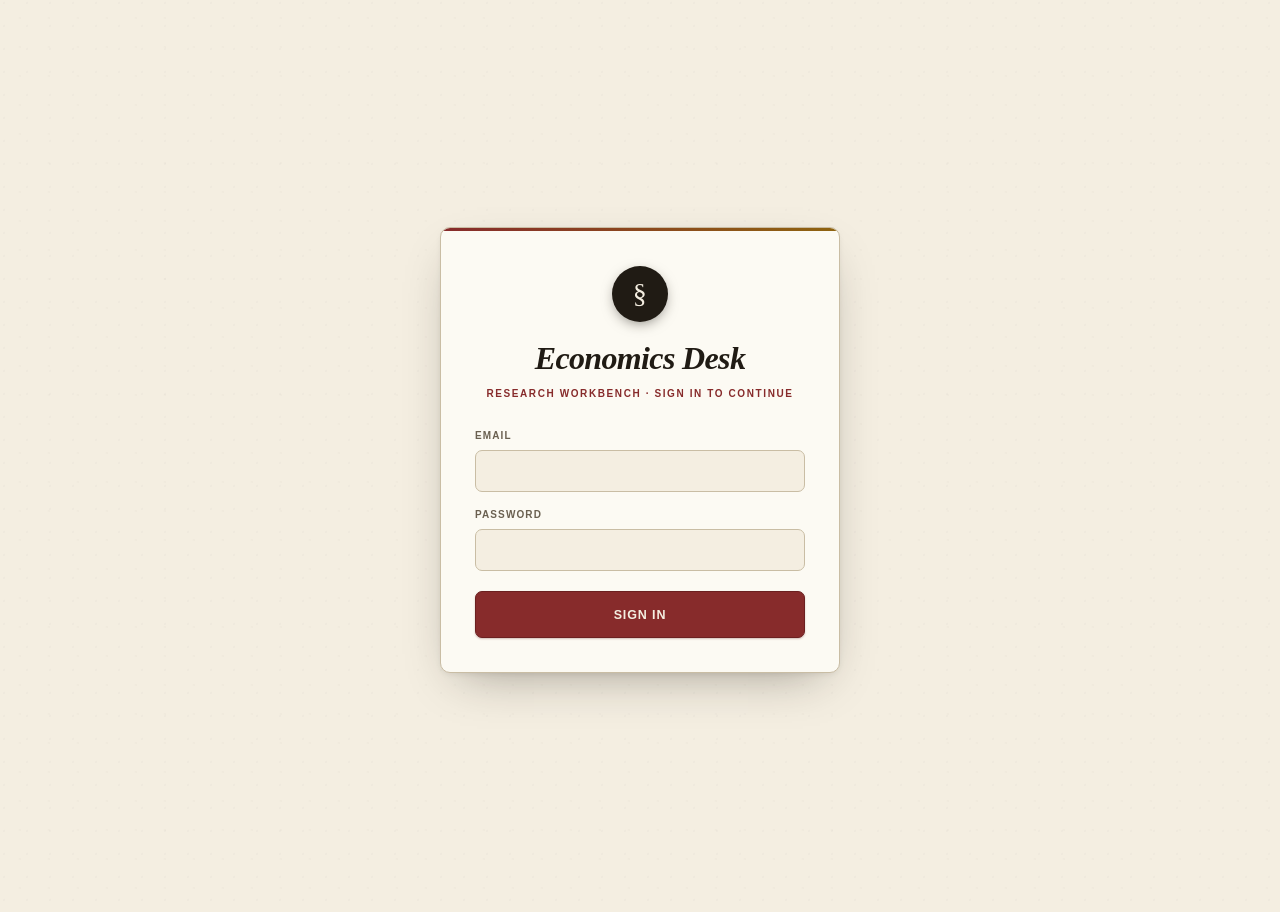
==== commit 734ddf63: "site: editorial-premium UI redesign (Claude agent) — full restyle of React workbench" ====
--- a/index.html
+++ b/index.html
@@ -4,8 +4,8 @@
   <meta charset="UTF-8" />
   <meta name="viewport" content="width=device-width, initial-scale=1.0, viewport-fit=cover" />
   <title>Economics Desk — Research Workbench</title>
-  <script type="module" crossorigin src="./assets/index-Bk7iPmDo.js"></script>
-  <link rel="stylesheet" crossorigin href="./assets/index-CgFq7r-3.css">
+  <script type="module" crossorigin src="./assets/index-BNPq89az.js"></script>
+  <link rel="stylesheet" crossorigin href="./assets/index-DIoN-xXz.css">
 </head>
 <body>
   <div id="root"></div>
--- a/assets/index-DIoN-xXz.css
+++ b/assets/index-DIoN-xXz.css
@@ -0,0 +1 @@
+:root{--paper:#F4EEE1;--paper-2:#EBE3D1;--paper-3:#E1D7C1;--card:#FCFAF3;--card-2:#F4EDDE;--ink:#201B14;--ink-2:#37301F;--ink-3:#544A38;--muted:#6A6050;--faint:#8B8171;--rule:#DDD4C1;--rule-2:#C9BDA4;--oxblood:#872B2B;--oxblood-2:#6B2020;--oxblood-bg:#F1DFDB;--oxblood-line:#E0BDB6;--oxblood-ink:#742020;--forest:#3C5738;--forest-2:#2B4127;--forest-bg:#E5ECDD;--forest-line:#CAD7BE;--gold:#8F6410;--gold-2:#6E4C0C;--gold-bg:#F1E6C8;--gold-line:#DFCB98;--gold-ink:#6C4B0D;--navy:#2B3D58;--navy-2:#213047;--navy-bg:#E1E7EF;--navy-line:#C4CEDC;--serif:"Iowan Old Style","Palatino Linotype",Palatino,"Book Antiqua", Georgia,Cambria,"Times New Roman",serif;--sans:-apple-system,BlinkMacSystemFont,"Segoe UI",Roboto,Helvetica,Arial,sans-serif;--mono:ui-monospace,"SF Mono",Menlo,Consolas,"Liberation Mono",monospace;--r:10px;--r-sm:7px;--r-xs:3px;--gutter:26px;--wrap:1120px;--sh-1:0 1px 1px rgba(32,27,20,.03),0 1px 0 rgba(32,27,20,.04);--sh-2:0 1px 2px rgba(32,27,20,.05),0 6px 16px -8px rgba(32,27,20,.14);--sh-pop:0 18px 48px -20px rgba(32,27,20,.42),0 2px 8px -4px rgba(32,27,20,.18);--ease:cubic-bezier(.3,.7,.4,1);--t:.15s var(--ease)}*{margin:0;padding:0;box-sizing:border-box;-webkit-tap-highlight-color:transparent}html{-webkit-text-size-adjust:100%;text-size-adjust:100%}body{font-family:var(--sans);background:var(--paper);color:var(--ink-2);font-size:15.5px;line-height:1.62;-webkit-font-smoothing:antialiased;text-rendering:optimizeLegibility;padding-bottom:calc(env(safe-area-inset-bottom) + 12px);background-image:radial-gradient(circle at 18% 12%,rgba(32,27,20,.018) 1px,transparent 1.4px),radial-gradient(circle at 68% 62%,rgba(32,27,20,.014) 1px,transparent 1.4px);background-size:23px 23px,29px 29px}::selection{background:var(--oxblood);color:var(--paper)}a{color:var(--navy);text-decoration:none}a:hover{color:var(--navy-2)}:focus-visible{outline:2px solid var(--oxblood);outline-offset:2px;border-radius:2px}img{max-width:100%}.folio,.hint,.td-mod,.rel-mod,.jd-sec h4,.js-card .l,.ov-card .l,.lib-badge,.lib-imp,.stage-tag{font-family:var(--sans)}.btn{display:inline-flex;align-items:center;justify-content:center;gap:7px;border:1px solid var(--rule-2);border-radius:var(--r-sm);cursor:pointer;font-family:var(--sans);font-size:11.5px;font-weight:700;letter-spacing:.07em;text-transform:uppercase;min-height:40px;padding:0 15px;background:var(--card);color:var(--ink-2);transition:background var(--t),border-color var(--t),color var(--t),transform var(--t),box-shadow var(--t);text-decoration:none;white-space:nowrap;box-shadow:var(--sh-1)}.btn:hover{border-color:var(--ink-3);background:var(--card-2);color:var(--ink)}.btn:active{transform:translateY(1px)}.btn:disabled{opacity:.5;cursor:default;transform:none;box-shadow:none}.btn svg{opacity:.9;flex:none}.btn-primary{background:var(--oxblood);color:var(--paper);border-color:var(--oxblood-2);box-shadow:0 1px 2px #6b202047}.btn-primary:hover{background:var(--oxblood-2);border-color:var(--oxblood-2);color:var(--paper)}.btn-secondary{background:var(--navy);color:var(--paper);border-color:var(--navy-2)}.btn-secondary:hover{background:var(--navy-2);color:var(--paper)}.btn-ghost{background:var(--paper-2);color:var(--ink-3);border-color:var(--rule)}.btn-ghost:hover{background:var(--card-2);color:var(--ink);border-color:var(--rule-2)}.btn-danger{background:var(--oxblood-bg);color:var(--oxblood-2);border-color:var(--oxblood-line);box-shadow:none}.btn-danger:hover{background:#ecccc6;border-color:var(--oxblood);color:var(--oxblood-2)}.btn-sm{min-height:34px;padding:0 11px;font-size:10.5px;letter-spacing:.06em;gap:5px}.btn-block{width:100%;min-height:47px;font-size:12.5px}.topbar{position:sticky;top:0;z-index:40;background:#f4eee1db;backdrop-filter:saturate(1.4) blur(10px);-webkit-backdrop-filter:saturate(1.4) blur(10px);border-bottom:1px solid var(--rule-2);box-shadow:0 1px #fcfaf399 inset,0 6px 18px -16px #201b1480}.topbar:before{content:"";position:absolute;left:0;right:0;top:0;height:2px;background:linear-gradient(90deg,var(--oxblood),var(--gold) 45%,var(--forest) 72%,var(--navy))}.topbar-in{max-width:var(--wrap);margin:0 auto;padding:13px var(--gutter) calc(13px + env(safe-area-inset-top,0));display:flex;align-items:center;gap:22px;flex-wrap:wrap}.brand{display:flex;align-items:center;gap:11px;white-space:nowrap;flex:none}.brand-mark{display:flex;align-items:center;justify-content:center;width:34px;height:34px;border-radius:50%;background:var(--ink);color:var(--paper);font-family:var(--serif);font-size:20px;line-height:1;flex:none;box-shadow:0 2px 6px -2px #201b1480}.brand-name{font-family:var(--serif);font-size:22px;font-weight:600;font-style:italic;letter-spacing:-.015em;color:var(--ink);line-height:1}.brand:hover .brand-name{color:var(--ink)}.nav{display:flex;align-items:center;gap:2px;flex-wrap:wrap;flex:1;min-width:0}.nav-item{position:relative;display:inline-flex;align-items:center;gap:6px;padding:8px 11px;border-radius:var(--r-sm);font-family:var(--sans);font-size:11px;font-weight:600;letter-spacing:.09em;text-transform:uppercase;color:var(--muted);transition:color var(--t),background var(--t)}.nav-item svg{opacity:.65;transition:opacity var(--t)}.nav-item:hover{color:var(--ink);background:var(--card-2)}.nav-item:hover svg{opacity:.9}.nav-item.on{color:var(--navy)}.nav-item.on svg{opacity:1;color:var(--navy)}.nav-item.on:after{content:"";position:absolute;left:11px;right:11px;bottom:2px;height:2px;background:var(--navy);border-radius:2px}.sp{flex:1}.topbar-in .sp{flex:0 0 auto}.acct{font-family:var(--serif);font-style:italic;font-size:13px;color:var(--muted);max-width:190px;overflow:hidden;text-overflow:ellipsis;white-space:nowrap;flex:none}.main{max-width:var(--wrap);margin:0 auto;padding:30px var(--gutter) 56px;min-width:0}.mod-head{display:flex;align-items:flex-end;gap:12px;flex-wrap:wrap;margin-bottom:26px;padding-bottom:14px;border-bottom:1px solid var(--rule-2);position:relative}.mod-head:after{content:"";position:absolute;left:0;bottom:-1px;width:64px;height:2px;background:var(--oxblood)}.mod-head h1{font-family:var(--serif);font-size:30px;font-weight:600;letter-spacing:-.02em;line-height:1.05;color:var(--ink);display:flex;align-items:center;gap:11px}.mod-head h1 svg{flex:none;color:var(--oxblood);opacity:.9}.mod-head .hint{font-family:var(--sans);font-size:10px;font-weight:700;letter-spacing:.15em;text-transform:uppercase;color:var(--muted);padding-bottom:6px}.mod-head .lib-search,.mod-head .inline-form{margin-left:0}.inline-form{display:flex;gap:8px;align-items:center}.folio{font-family:var(--sans);font-size:9.5px;font-weight:700;letter-spacing:.16em;text-transform:uppercase;color:var(--muted);border:1px solid var(--rule-2);border-radius:var(--r-xs);padding:4px 8px;flex:none;background:var(--card)}.auth-shell{min-height:100vh;display:flex;align-items:center;justify-content:center;padding:calc(env(safe-area-inset-top,0) + 32px) 20px calc(env(safe-area-inset-bottom,0) + 32px)}.auth-card{width:100%;max-width:400px;background:var(--card);border:1px solid var(--rule-2);border-radius:var(--r);padding:38px 34px 34px;box-shadow:var(--sh-pop);position:relative;text-align:center;overflow:hidden}.auth-card:before{content:"";position:absolute;left:0;right:0;top:0;height:3px;background:linear-gradient(90deg,var(--oxblood),var(--gold))}.auth-mark{width:56px;height:56px;margin:0 auto 20px;border-radius:50%;background:var(--ink);color:var(--paper);display:flex;align-items:center;justify-content:center;font-family:var(--serif);font-size:28px;letter-spacing:.02em;box-shadow:0 4px 14px -4px #201b1499}.auth-title{font-family:var(--serif);font-size:32px;font-weight:600;font-style:italic;letter-spacing:-.02em;line-height:1;color:var(--ink)}.auth-sub{font-family:var(--sans);font-size:10px;font-weight:700;letter-spacing:.16em;text-transform:uppercase;color:var(--oxblood);margin:12px 0 26px}.auth-card form{display:flex;flex-direction:column;gap:15px;text-align:left}.auth-card .btn-block{margin-top:5px}input,select,textarea{font-family:var(--sans);font-size:16px;color:var(--ink);background:var(--paper);border:1px solid var(--rule-2);border-radius:var(--r-sm);padding:11px 13px;width:100%;outline:none;transition:border-color var(--t),box-shadow var(--t)}input::placeholder,textarea::placeholder{color:var(--faint)}input:focus,select:focus,textarea:focus{border-color:var(--oxblood);box-shadow:0 0 0 3px #872b2b24}textarea{min-height:80px;resize:vertical;line-height:1.55}select{cursor:pointer;-webkit-appearance:none;-moz-appearance:none;appearance:none;background-image:url("data:image/svg+xml;utf8,<svg xmlns='http://www.w3.org/2000/svg' width='12' height='12' viewBox='0 0 24 24' fill='none' stroke='%236A6050' stroke-width='2.4' stroke-linecap='round' stroke-linejoin='round'><path d='M6 9l6 6 6-6'/></svg>");background-repeat:no-repeat;background-position:right 12px center;padding-right:34px}.fld{display:flex;flex-direction:column;gap:6px;min-width:0}.fld.wide{grid-column:1/-1}.fld>span,.fld label{font-family:var(--sans);font-size:10px;font-weight:700;letter-spacing:.11em;text-transform:uppercase;color:var(--muted)}.lib-search{max-width:230px;width:230px;flex:none;font-size:14px;padding:9px 12px}.modal-back{position:fixed;top:0;right:0;bottom:0;left:0;background:#201b1470;z-index:100;display:flex;align-items:flex-end;justify-content:center;backdrop-filter:blur(2px);-webkit-backdrop-filter:blur(2px);animation:fade .18s ease}@keyframes fade{0%{opacity:0}to{opacity:1}}.modal{background:var(--card);width:100%;max-width:560px;border:1px solid var(--rule-2);border-radius:var(--r) var(--r) 0 0;max-height:92vh;overflow:auto;position:relative;padding:26px 24px calc(env(safe-area-inset-bottom) + 24px);box-shadow:var(--sh-pop);animation:slideup .26s var(--ease)}.modal:before{content:"";position:absolute;left:0;right:0;top:0;height:3px;background:var(--oxblood);border-radius:var(--r) var(--r) 0 0}@keyframes slideup{0%{transform:translateY(26px);opacity:.6}to{transform:translateY(0);opacity:1}}.modal h3{font-family:var(--serif);font-size:23px;font-weight:600;font-style:italic;letter-spacing:-.01em;margin-bottom:20px;color:var(--ink);text-transform:capitalize}.modal-grid{display:grid;grid-template-columns:1fr 1fr;gap:16px}.modal-foot{display:flex;gap:12px;margin-top:24px}.modal-foot .btn{flex:1;min-height:46px}.proj-detail .modal-foot{margin-top:16px}@media(min-width:640px){.modal-back{align-items:center;padding:24px}.modal{border-radius:var(--r)}.modal:before{border-radius:var(--r) var(--r) 0 0}}.tag{display:inline-flex;align-items:center;font-family:var(--sans);font-size:9.5px;font-weight:700;letter-spacing:.07em;text-transform:uppercase;line-height:1.5;border-radius:var(--r-xs);padding:2px 7px;white-space:nowrap;flex:none;border:1px solid var(--rule-2);background:var(--paper-2);color:var(--muted)}.tag-strand{background:var(--forest-bg);color:var(--forest-2);border-color:var(--forest-line)}.tag-ghost{background:var(--paper-2);color:var(--ink-3);border-color:var(--rule-2)}.tag-ok{background:var(--forest-bg);color:var(--forest-2);border-color:var(--forest-line)}.tag-warn{background:var(--gold-bg);color:var(--gold-ink);border-color:var(--gold-line)}.tag-bad{background:var(--oxblood-bg);color:var(--oxblood-2);border-color:var(--oxblood-line)}.tag-st{background:var(--navy-bg);color:var(--navy);border-color:var(--navy-line)}.ov-cards{display:grid;grid-template-columns:repeat(2,1fr);gap:14px;margin-bottom:26px}.ov-card{display:flex;flex-direction:column;gap:6px;background:var(--card);border:1px solid var(--rule);border-radius:var(--r);padding:20px 22px;box-shadow:var(--sh-1);transition:box-shadow var(--t),transform var(--t)}.ov-card:hover{box-shadow:var(--sh-2);transform:translateY(-1px)}.ov-card .n{font-family:var(--serif);font-size:40px;font-weight:600;line-height:.95;letter-spacing:-.02em;color:var(--ink)}.ov-card .l{font-family:var(--sans);font-size:10px;font-weight:700;letter-spacing:.14em;text-transform:uppercase;color:var(--muted)}.dash-cols{display:grid;grid-template-columns:1.15fr 1fr;gap:26px;align-items:start}.dash-col>h2{font-family:var(--serif);font-size:15px;font-weight:700;letter-spacing:.02em;color:var(--ink);padding-bottom:10px;margin-bottom:14px;border-bottom:1px solid var(--rule-2);display:flex;align-items:center;gap:9px;text-transform:uppercase;font-size:11px;letter-spacing:.16em;font-family:var(--sans);color:var(--muted)}.td-group{margin-bottom:20px;counter-reset:none}.td-mod{display:flex;align-items:center;gap:9px;font-family:var(--sans);font-size:10px;font-weight:700;letter-spacing:.13em;text-transform:uppercase;color:var(--oxblood);margin-bottom:8px}.td-mod:before{content:"";width:6px;height:6px;border-radius:50%;background:var(--oxblood);flex:none}.td-go{margin-left:auto;font-family:var(--sans);font-size:10px;font-weight:600;letter-spacing:.05em;text-transform:uppercase;color:var(--navy);opacity:.75;transition:opacity var(--t)}.td-go:hover{opacity:1;color:var(--navy-2)}.td-item{display:flex;flex-direction:column;gap:2px;padding:10px 0 10px 16px;border-bottom:1px solid var(--rule);position:relative}.td-item:before{content:"";position:absolute;left:0;top:15px;width:6px;height:6px;border:1.5px solid var(--rule-2);border-radius:50%;background:var(--card)}.td-item:last-child{border-bottom:none}.td-title{font-family:var(--serif);font-size:16px;font-weight:600;color:var(--ink);line-height:1.35;word-break:break-word}.td-sub{font-size:12px;color:var(--muted);font-style:italic}.dl-list{display:flex;flex-direction:column;gap:2px}.dl-item{display:flex;align-items:center;gap:12px;padding:11px 4px;border-bottom:1px solid var(--rule)}.dl-item:last-child{border-bottom:none}.dl-date{font-family:var(--mono);font-size:11.5px;font-weight:600;letter-spacing:.01em;border:1px solid var(--rule-2);border-radius:var(--r-xs);padding:3px 7px;flex:none;background:var(--paper-2);color:var(--ink-3);min-width:92px;text-align:center}.dl-date.od{background:var(--oxblood-bg);color:var(--oxblood-2);border-color:var(--oxblood-line)}.dl-date.today{background:var(--gold-bg);color:var(--gold-ink);border-color:var(--gold-line)}.dl-date.soon{background:var(--navy-bg);color:var(--navy);border-color:var(--navy-line)}.dl-title{flex:1;min-width:0;font-family:var(--serif);font-size:15px;color:var(--ink);overflow:hidden;text-overflow:ellipsis;white-space:nowrap}.dl-mod{flex:none;font-family:var(--sans);font-size:9.5px;font-weight:700;letter-spacing:.1em;text-transform:uppercase;color:var(--muted)}.mod-page,.dash-page,.lib-page{min-width:0}.tbl-wrap{border:1px solid var(--rule);border-radius:var(--r);background:var(--card);overflow:auto;box-shadow:var(--sh-1);-webkit-overflow-scrolling:touch}.tbl{width:100%;border-collapse:collapse;font-size:14px;min-width:640px}.tbl thead th{font-family:var(--sans);font-size:9.5px;font-weight:700;letter-spacing:.13em;text-transform:uppercase;color:var(--muted);text-align:left;padding:13px 16px;background:var(--card-2);border-bottom:1px solid var(--rule-2);white-space:nowrap;position:sticky;top:0}.tbl th.ta-r,.tbl td.ta-r{text-align:right}.tbl tbody td{padding:13px 16px;border-bottom:1px solid var(--rule);vertical-align:middle;color:var(--ink-2)}.tbl tbody tr{transition:background var(--t)}.tbl tbody tr:last-child td{border-bottom:none}.tbl tbody tr:hover{background:var(--card-2)}.cell-text{color:var(--ink-2)}.muted-cell{color:var(--faint)}.prio{font-family:var(--sans);font-size:10px;font-weight:800;letter-spacing:.06em;border:1px solid currentColor;border-radius:var(--r-xs);padding:2px 6px;opacity:.9}.prog{display:inline-flex;align-items:center;justify-content:flex-start;min-width:58px;font-family:var(--sans);font-size:10.5px;font-weight:700;color:var(--ink);padding:3px 8px;border-radius:999px;border:1px solid var(--rule-2);background-clip:padding-box}.dl{font-family:var(--mono);font-size:12px;font-weight:600;color:var(--ink-3);border-bottom:1px dashed var(--rule-2);padding-bottom:1px}.dl.od{color:var(--oxblood);border-bottom-color:var(--oxblood-line)}.dl.today{color:var(--gold-2);border-bottom-color:var(--gold-line)}.row-actions{display:inline-flex;gap:6px;justify-content:flex-end;opacity:.62;transition:opacity var(--t)}tr:hover .row-actions,.row-actions:focus-within{opacity:1}.lib-cols{display:grid;grid-template-columns:330px 1fr;gap:0;border:1px solid var(--rule);border-radius:var(--r);background:var(--card);overflow:hidden;min-height:64vh;box-shadow:var(--sh-1)}.lib-list{border-right:1px solid var(--rule);background:var(--card-2);max-height:calc(100vh - 220px);overflow:auto}.lib-row{display:grid;grid-template-columns:1fr auto;align-items:center;gap:8px 10px;padding:12px 15px;border-bottom:1px solid var(--rule);cursor:pointer;transition:background var(--t);min-height:46px}.lib-row:hover{background:var(--card)}.lib-row.on{background:var(--card);box-shadow:inset 3px 0 0 var(--forest-2)}.lib-name{grid-column:1;font-family:var(--serif);font-size:14.5px;line-height:1.35;color:var(--ink);word-break:break-word}.lib-badge{grid-column:2;grid-row:1;font-family:var(--sans);font-size:8.5px;font-weight:700;letter-spacing:.07em;text-transform:uppercase;border-radius:var(--r-xs);padding:2px 6px;border:1px solid transparent;white-space:nowrap;justify-self:end}.lib-badge.unread{background:var(--paper-2);color:var(--muted);border-color:var(--rule-2)}.lib-badge.reading{background:var(--navy-bg);color:var(--navy);border-color:var(--navy-line)}.lib-badge.read{background:var(--forest-bg);color:var(--forest-2);border-color:var(--forest-line)}.lib-imp{grid-column:2;font-family:var(--sans);font-size:8.5px;font-weight:700;letter-spacing:.06em;text-transform:uppercase;color:var(--gold-2);justify-self:end}.note-article{padding:30px 34px;overflow:auto;max-height:calc(100vh - 220px);min-width:0}.lib-ph{color:var(--muted);font-family:var(--serif);font-style:italic;font-size:15px;padding:56px 24px;text-align:center;line-height:1.6}.note-article>div{max-width:680px}.note-article h1,.note-article h2,.note-article h3,.note-article h4,.note-article h5,.note-article h6{font-family:var(--serif);color:var(--ink);line-height:1.25;margin:26px 0 10px;letter-spacing:-.01em}.note-article h1{font-size:26px;font-weight:700;padding-bottom:12px;border-bottom:1px solid var(--rule-2);margin-top:4px}.note-article h2{font-size:20px;font-weight:700}.note-article h3{font-size:17px;font-weight:700}.note-article h4{font-size:15px}.note-article p{font-family:var(--serif);font-size:15.5px;line-height:1.75;color:var(--ink-2);margin:0 0 14px}.note-article ul,.note-article ol{margin:0 0 14px 22px}.note-article li{font-family:var(--serif);font-size:15.5px;line-height:1.7;color:var(--ink-2);margin:4px 0}.note-article a,.note-article .wl-link{color:var(--navy);text-decoration:none;border-bottom:1px solid var(--navy-line);word-break:break-word}.note-article a:hover,.note-article .wl-link:hover{border-bottom-color:var(--navy)}.note-article .wl-link{color:var(--forest);border-bottom:1px dashed var(--forest-line);cursor:pointer}.note-article .wl-link:hover{border-bottom-style:solid;background:var(--forest-bg)}.note-article blockquote{border-left:3px solid var(--gold-line);background:var(--card-2);padding:8px 16px;margin:0 0 14px;font-family:var(--serif);font-style:italic;color:var(--ink-3);border-radius:0 var(--r-sm) var(--r-sm) 0}.note-article pre{background:var(--ink);color:var(--paper);border-radius:var(--r-sm);padding:14px 16px;overflow:auto;margin:0 0 14px;font-size:12.5px;line-height:1.55}.note-article pre code{font-family:var(--mono);background:none;color:inherit;padding:0;border:none;font-size:12.5px}.note-article code{font-family:var(--mono);font-size:12.5px;background:var(--paper-2);border:1px solid var(--rule);border-radius:var(--r-xs);padding:1px 5px;color:var(--oxblood-2)}.note-article hr{border:none;border-top:1px solid var(--rule-2);margin:22px 0}.note-article mark{background:var(--gold-bg);border-bottom:2px solid var(--gold-line);padding:0 2px;border-radius:2px;color:var(--ink)}.note-article img{border-radius:var(--r-sm);margin:4px 0}.note-article table{border-collapse:collapse;width:100%;margin:16px 0;font-size:13.5px;font-family:var(--sans)}.note-article th,.note-article td{border:1px solid var(--rule);padding:7px 11px;text-align:left;vertical-align:top}.note-article th{background:var(--paper-2);font-weight:700;color:var(--ink)}.note-article .callout{border:1px solid var(--oxblood-line);border-left:4px solid var(--oxblood);background:var(--oxblood-bg);border-radius:var(--r-sm);padding:12px 16px;margin:16px 0}.note-article .callout-title{display:flex;gap:8px;align-items:center;font-family:var(--serif);font-weight:700;color:var(--oxblood);margin-bottom:6px}.note-article .callout-title-icon{display:flex;flex:none}.note-article .callout-title-icon svg{width:16px;height:16px}.note-article .callout-content>:first-child{margin-top:0}.note-article .callout-content>:last-child{margin-bottom:0}.note-article .task-list-item{list-style:none;margin-left:-20px}.note-article .task-list-item input{width:auto;margin-right:8px;transform:translateY(1px)}.proj-list{display:flex;flex-direction:column;gap:10px}.proj-item{border:1px solid var(--rule);border-radius:var(--r);background:var(--card);overflow:hidden;box-shadow:var(--sh-1);transition:box-shadow var(--t),border-color var(--t)}.proj-item:hover{box-shadow:var(--sh-2)}.proj-item.open{border-color:var(--rule-2);box-shadow:var(--sh-2)}.proj-head{display:flex;align-items:center;gap:12px;padding:15px 18px;cursor:pointer}.proj-name{flex:1;min-width:0;display:flex;align-items:center;gap:10px;font-family:var(--serif);font-size:17px;font-weight:600;color:var(--ink);overflow:hidden;text-overflow:ellipsis;white-space:nowrap}.proj-dot{width:10px;height:10px;border-radius:50%;flex:none;box-shadow:0 0 0 3px #0000000a}.proj-name .prio{margin-left:2px}.stage-tag{font-family:var(--sans);font-size:9.5px;font-weight:700;letter-spacing:.09em;text-transform:uppercase;border-radius:999px;padding:3px 11px;flex:none;background:var(--navy-bg);color:var(--navy);border:1px solid var(--navy-line)}.stage-tag.on{background:var(--navy);color:var(--paper);border-color:var(--navy-2)}.proj-head .dl{flex:none}.proj-detail{padding:4px 18px 18px;border-top:1px solid var(--rule);background:var(--card-2)}.proj-note{font-family:var(--serif);font-style:italic;font-size:14.5px;color:var(--ink-3);line-height:1.6;padding:14px 0;border-bottom:1px solid var(--rule);margin-bottom:14px}.related{display:flex;flex-direction:column;gap:16px}.rel-group{display:flex;flex-direction:column;gap:6px}.rel-mod{font-family:var(--sans);font-size:9.5px;font-weight:700;letter-spacing:.13em;text-transform:uppercase;color:var(--muted);margin-bottom:4px;display:flex;align-items:center;gap:8px}.rel-mod:before{content:"";width:5px;height:5px;border-radius:50%;background:var(--gold);flex:none}.rel-item{display:flex;align-items:center;gap:9px;padding:9px 12px;border:1px solid var(--rule);border-radius:var(--r-sm);background:var(--card);min-height:42px;transition:background var(--t)}.rel-item:hover{background:var(--card-2)}.rel-title{flex:1;min-width:0;font-family:var(--serif);font-size:14px;color:var(--ink);overflow:hidden;text-overflow:ellipsis;white-space:nowrap}.joe-tools{max-width:var(--wrap);margin:0 auto;padding:26px var(--gutter) 0;display:flex;align-items:flex-end;gap:11px;flex-wrap:wrap}.joe-tools h1{font-family:var(--serif);font-size:30px;font-weight:600;letter-spacing:-.02em;line-height:1.05;color:var(--ink);display:flex;align-items:center;gap:11px}.joe-tools h1 svg{flex:none;color:var(--oxblood);opacity:.9}.joe-tools .hint{font-family:var(--sans);font-size:10px;font-weight:700;letter-spacing:.15em;text-transform:uppercase;color:var(--muted);padding-bottom:6px}.joe-tools .folio{align-self:flex-end;margin-bottom:6px}.joe-sel{min-height:38px;border:1px solid var(--rule-2);border-radius:var(--r-sm);background:var(--card);color:var(--ink);font-size:13px;padding:0 32px 0 12px;cursor:pointer;width:auto;-webkit-appearance:none;-moz-appearance:none;appearance:none;background-image:url("data:image/svg+xml;utf8,<svg xmlns='http://www.w3.org/2000/svg' width='12' height='12' viewBox='0 0 24 24' fill='none' stroke='%236A6050' stroke-width='2.4' stroke-linecap='round' stroke-linejoin='round'><path d='M6 9l6 6 6-6'/></svg>");background-repeat:no-repeat;background-position:right 11px center}.joe-main-wrap{max-width:var(--wrap);margin:0 auto;padding:18px var(--gutter) 20px;display:block}.joe-stats{display:grid;grid-template-columns:repeat(4,1fr);gap:14px;margin:6px 0 4px}.js-card{background:var(--card);border:1px solid var(--rule);border-radius:var(--r);padding:16px 14px;text-align:center;box-shadow:var(--sh-1);transition:box-shadow var(--t),transform var(--t)}.js-card:hover{box-shadow:var(--sh-2);transform:translateY(-1px)}.js-card .n{display:block;font-family:var(--serif);font-size:30px;font-weight:600;line-height:1;letter-spacing:-.02em;color:var(--ink)}.js-card .l{display:block;font-family:var(--sans);font-size:9.5px;font-weight:700;letter-spacing:.13em;text-transform:uppercase;color:var(--muted);margin-top:6px}.joe-count{font-family:var(--sans);font-size:11px;font-weight:600;letter-spacing:.08em;text-transform:uppercase;color:var(--muted);margin:16px 2px 12px}.joe-list{display:flex;flex-direction:column;gap:9px}.joe-item{display:flex;gap:16px;align-items:center;border:1px solid var(--rule);border-radius:var(--r);background:var(--card);padding:14px 16px;cursor:pointer;box-shadow:var(--sh-1);transition:box-shadow var(--t),border-color var(--t),transform var(--t)}.joe-item:hover{box-shadow:var(--sh-2);border-color:var(--rule-2);transform:translateY(-1px)}.joe-item.open{border-color:var(--navy);box-shadow:var(--sh-2)}.joe-main{flex:1;min-width:0}.joe-in{font-family:var(--serif);font-style:italic;font-size:13px;color:var(--navy);line-height:1.3}.joe-title{font-family:var(--serif);font-size:16.5px;font-weight:600;color:var(--ink);margin:2px 0 8px;line-height:1.25}.joe-tags{display:flex;flex-wrap:wrap;gap:6px;align-items:center}.joe-loc{font-family:var(--sans);font-size:12px;color:var(--muted)}.joe-side{display:flex;flex-direction:column;align-items:flex-end;gap:6px;flex:none}.joe-fit{font-family:var(--sans);font-size:11px;font-weight:700;letter-spacing:.04em;padding:3px 10px;border-radius:999px;border:1px solid transparent;white-space:nowrap}.fit-hi{background:var(--forest-bg);color:var(--forest-2);border-color:var(--forest-line)}.fit-mid{background:var(--gold-bg);color:var(--gold-ink);border-color:var(--gold-line)}.fit-lo{background:var(--paper-2);color:var(--muted);border-color:var(--rule-2)}.joe-diff{font-family:var(--sans);font-size:10.5px;font-weight:600;color:var(--muted)}.diff-hi{color:var(--oxblood)}.diff-mid{color:var(--gold-2)}.diff-lo{color:var(--forest-2)}.joe-deadline{font-family:var(--mono);font-size:11.5px;font-weight:600;color:var(--faint)}.joe-deadline.od{color:var(--oxblood)}.joe-deadline.today{color:var(--gold-2)}.joe-detail{border:1px solid var(--navy-line);border-top:none;border-radius:0 0 var(--r) var(--r);padding:16px 18px;background:var(--card-2);margin:-13px 0 4px}.jd-sec{margin-bottom:14px}.jd-sec:last-child{margin-bottom:0}.jd-sec h4{font-family:var(--sans);font-size:9.5px;font-weight:700;letter-spacing:.15em;text-transform:uppercase;color:var(--muted);margin-bottom:6px}.jd-sec p{font-family:var(--serif);font-size:14px;line-height:1.7;white-space:pre-wrap;color:var(--ink-2)}.joe-foot{max-width:var(--wrap);margin:20px auto 0;text-align:center;color:var(--muted);font-family:var(--serif);font-style:italic;font-size:13px;padding:20px var(--gutter) 40px;border-top:1px solid var(--rule)}.empty{text-align:center;color:var(--muted);padding:52px 16px;font-family:var(--serif);font-style:italic;font-size:15px;line-height:1.6}.empty svg{display:block;margin:0 auto 14px;opacity:.5;color:var(--oxblood)}.spin{width:16px;height:16px;border:2px solid rgba(32,27,20,.14);border-top-color:var(--paper);border-radius:50%;animation:rot .7s linear infinite;flex:none;display:inline-block}.spin.dark{border-color:#201b1426;border-top-color:var(--oxblood);width:24px;height:24px}@keyframes rot{to{transform:rotate(360deg)}}#toast{position:fixed;left:50%;bottom:calc(env(safe-area-inset-bottom) + 30px);transform:translate(-50%) translateY(20px);background:var(--ink);color:var(--paper);padding:12px 22px;border-radius:var(--r-sm);font-family:var(--serif);font-size:14px;font-style:italic;opacity:0;pointer-events:none;transition:opacity .25s ease,transform .25s ease;z-index:200;max-width:90vw;text-align:center;box-shadow:var(--sh-pop)}#toast.on{opacity:1;transform:translate(-50%) translateY(0)}#toast.err{background:var(--oxblood-2)}@media(max-width:900px){:root{--gutter:18px}.topbar-in{gap:12px 16px;padding:11px var(--gutter)}.nav{order:3;flex:1 1 100%;overflow-x:auto;gap:2px;padding-bottom:2px;-webkit-overflow-scrolling:touch;flex-wrap:nowrap}.nav-item{flex:none;padding:7px 9px}.acct{order:2;margin-left:auto}.main{padding:22px var(--gutter) 44px}.mod-head h1,.joe-tools h1{font-size:25px}.dash-cols{grid-template-columns:1fr;gap:8px}.dash-col{margin-bottom:8px}.ov-cards{gap:12px}.modal-grid{grid-template-columns:1fr}.lib-cols{grid-template-columns:1fr;min-height:0}.lib-list{max-height:none;border-right:none;border-bottom:1px solid var(--rule)}.note-article{max-height:none;padding:22px 18px}.note-article>div{max-width:none}.joe-stats{grid-template-columns:repeat(2,1fr)}.joe-item{flex-direction:column;align-items:stretch}.joe-side{flex-direction:row;align-items:center;flex-wrap:wrap;gap:8px}.joe-tools{padding-top:20px}.lib-search{max-width:none;width:100%;flex:1 1 100%;order:9}.mod-head .inline-form{flex:1 1 100%}.mod-head .inline-form .lib-search{width:100%}}@media(max-width:520px){.ov-cards,.joe-stats{grid-template-columns:1fr 1fr}.brand-name{font-size:20px}.mod-head h1,.joe-tools h1{font-size:23px}}@media(prefers-reduced-motion:reduce){*,*:before,*:after{animation-duration:.001ms!important;animation-iteration-count:1!important;transition-duration:.001ms!important;scroll-behavior:auto!important}.ov-card:hover,.js-card:hover,.joe-item:hover{transform:none}}
